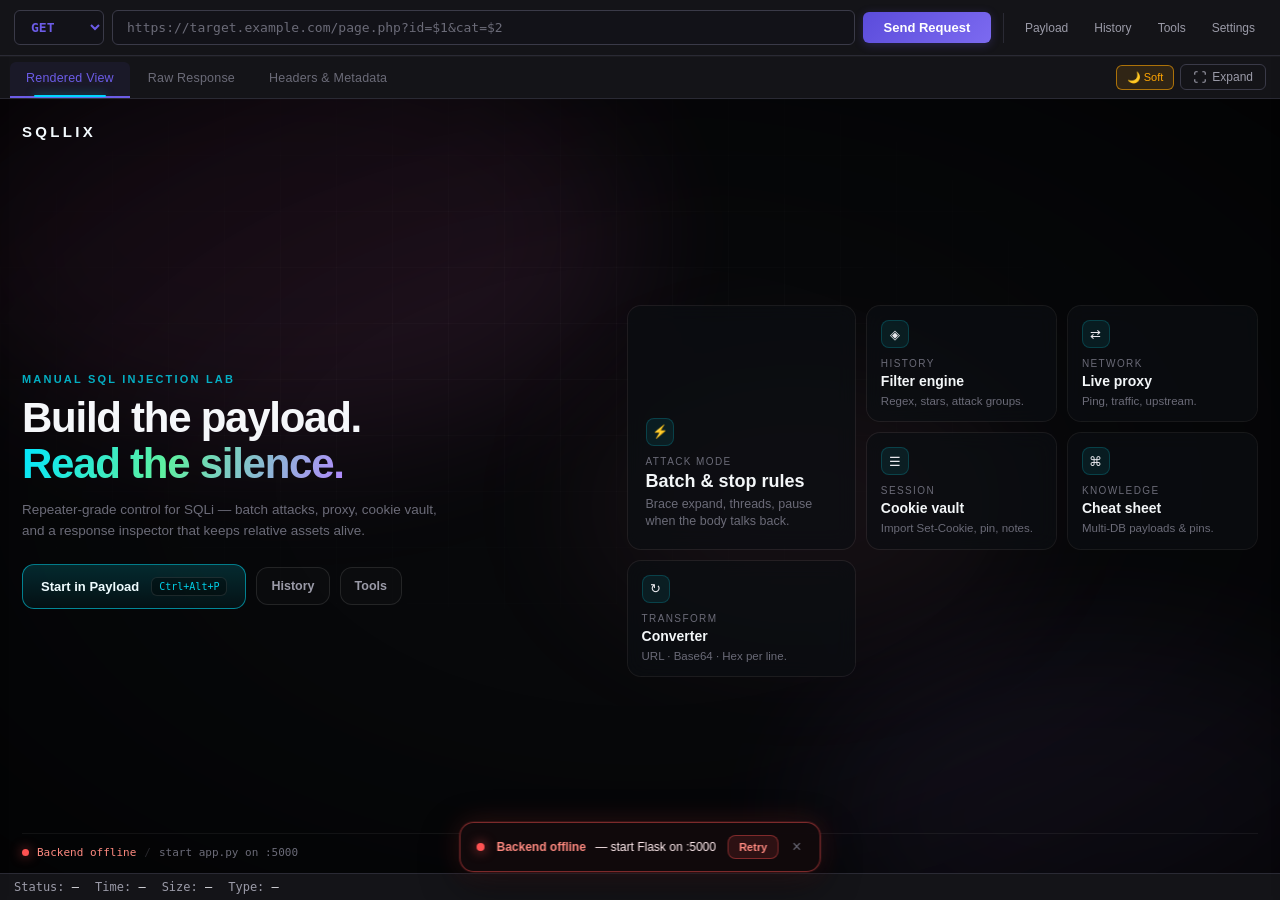
==== static/index.html @ 79fbf07c "Edits" ====
<!DOCTYPE html>
<html lang="fa" dir="ltr">
<head>
  <meta charset="UTF-8" />
  <meta name="viewport" content="width=device-width, initial-scale=1.0" />
  <title>SQLlix — Manual SQL Injection Lab</title>
  <link rel="stylesheet" href="css/styles.css" />

</head>
<body>

  <!-- ===== TOP BAR ===== -->
  <header class="top-bar">
    <div class="top-bar-row">
      <select id="methodSelect" class="method-select" aria-label="HTTP Method">
        <option value="GET">GET</option>
        <option value="POST">POST</option>
        <option value="PUT">PUT</option>
        <option value="PATCH">PATCH</option>
      </select>
      <div class="url-input-wrap">
        <input type="text" id="urlInput" class="url-input"
          placeholder="https://target.example.com/page.php?id=$1&cat=$2"
          spellcheck="false" autocomplete="off" />
        <div id="urlSuggest" class="url-suggest hidden" role="listbox" aria-label="URL history"></div>
        <div id="urlProgressBar" class="url-progress-bar"></div>
        <div id="urlPreviewTip" class="url-preview-tip">
          <div class="tip-label">Will send</div>
          <div id="urlPreviewText"></div>
        </div>
      </div>
      <button id="sendBtn" class="btn btn-primary" title="Send Request (Ctrl+Enter)">
        <span class="btn-text">Send Request</span>
        <span class="spinner"></span>
      </button>
      <button id="pauseBtn" class="btn btn-sm attack-ctrl-btn hidden" title="Pause attack">Pause</button>
      <button id="stopBtn" class="btn btn-sm attack-ctrl-btn hidden" title="Stop attack">Stop</button>
      <span id="attackProgressLabel" class="attack-progress-label hidden"></span>

      <div class="top-bar-tools">
        <button type="button" class="nav-tool" id="navPayloadBtn" data-panel="payload" title="Payload Workbench">
          Payload
        </button>
        <button type="button" class="nav-tool" id="navHistoryBtn" data-panel="history" title="Request History">
          History <span class="nav-badge hidden" id="historyBadge">0</span>
        </button>
        <button type="button" class="nav-tool" id="navToolsBtn" data-panel="tools" title="Tools">
          Tools
        </button>
        <button type="button" class="nav-tool" id="navSettingsBtn" data-panel="settings" title="Settings">
          Settings
        </button>
      </div>
      <!-- kept for JS compatibility; opens Settings → Headers -->
      <button id="toggleHeadersBtn" class="hidden" aria-hidden="true" tabindex="-1">Headers</button>
    </div>
  </header>

  <!-- Backdrop for virtual panels -->
  <div class="vpanel-backdrop" id="vpanelBackdrop"></div>
  <div class="backend-offline-float" id="backendOfflineFloat" hidden>
    <span class="bof-dot"></span>
    <span class="bof-text"><strong>Backend offline</strong> — start Flask on :5000</span>
    <button type="button" class="bof-retry" id="backendRetryBtn">Retry</button>
    <button type="button" class="bof-x" id="backendFloatDismiss" title="Hide for now">×</button>
  </div>

  <!-- ===== MAIN LAYOUT — Response only ===== -->
  <div class="main-layout">
    <div class="work-area">
      <div class="dashboard">
        <!-- Response Inspector (full width) -->
        <section class="response-panel" id="responsePanel">
          <div class="response-mini-label" id="responseMiniLabel" title="Expand response panel">Response ▸</div>
          <div class="response-tabs">
            <button class="tab-btn active" data-tab="rendered">Rendered View</button>
            <button class="tab-btn" data-tab="raw">Raw Response</button>
            <button class="tab-btn" data-tab="headers">Headers & Metadata</button>
            <div class="tab-actions">
              <button id="minimizeResponseBtn" class="btn-expand hidden" title="Minimize response panel">─</button>
              <button id="nightProtectBtn" class="night-protect-btn np-soft" title="Night Protect: click to cycle modes">🌙 Soft</button>
              <button id="expandBtn" class="btn-expand" title="Open current view in fullscreen popup">
                <svg width="14" height="14" viewBox="0 0 24 24" fill="none" stroke="currentColor" stroke-width="2">
                  <path d="M8 3H5a2 2 0 0 0-2 2v3m18 0V5a2 2 0 0 0-2-2h-3m0 18h3a2 2 0 0 0 2-2v-3M3 16v3a2 2 0 0 0 2 2h3"/>
                </svg>
                Expand
              </button>
            </div>
          </div>
          <!-- Endpoint Discovery Panel -->
          <div id="endpointPanel" class="endpoint-panel hidden">
            <div class="endpoint-panel-header" id="endpointPanelHeader">
              <span class="endpoint-title">📡 Discovered Endpoints <span id="endpointCount" class="endpoint-count">0</span></span>
              <div class="endpoint-header-actions">
                <button type="button" id="clearEndpointsBtn" class="btn btn-sm btn-ghost" title="Clear all">Clear</button>
                <button type="button" id="endpointMinBtn" class="atk-min-btn" title="Minimize">▾</button>
              </div>
            </div>
            <div class="endpoint-panel-body" id="endpointPanelBody">
              <div class="endpoint-empty" id="endpointEmpty">Recording… interact with the rendered page.</div>
              <div class="endpoint-list" id="endpointList"></div>
            </div>
          </div>
          <div id="tab-rendered" class="tab-content active">
            <div class="rendered-placeholder welcome-neon" id="renderedPlaceholder">
              <div class="w-bg" aria-hidden="true">
                <span class="w-aurora a1"></span>
                <span class="w-aurora a2"></span>
                <span class="w-aurora a3"></span>
                <span class="w-grid"></span>
                <span class="w-spot" id="wMinSpot"></span>
                <span class="w-vignette"></span>
              </div>

              <div class="w-stage" id="welcomeMin">
                <header class="w-top">
                  <div class="w-brand">
                    <button type="button" class="w-logo" id="wLogo" aria-label="SQLlix">
                      <span class="w-logo-a">SQLlix</span>
                      <span class="w-logo-b">powered by <em>Edis</em></span>
                    </button>
                  </div>
                </header>

                <div class="w-hero">
                  <div class="w-hero-copy">
                    <p class="w-eyebrow">Manual SQL injection lab</p>
                    <h2 class="w-title">
                      Build the payload.<br>
                      <span>Read the silence.</span>
                    </h2>
                    <p class="w-desc">
                      Repeater-grade control for SQLi — batch attacks, proxy, cookie vault,
                      and a response inspector that keeps relative assets alive.
                    </p>
                    <div class="w-cta-row">
                      <button type="button" class="w-btn-primary" data-open="payload">
                        <span class="w-btn-shine"></span>
                        Start in Payload
                        <kbd>Ctrl+Alt+P</kbd>
                      </button>
                      <button type="button" class="w-btn-secondary" data-open="history">History</button>
                      <button type="button" class="w-btn-secondary" data-open="tools">Tools</button>
                    </div>
                  </div>

                  <div class="w-bento">
                    <button type="button" class="w-card w-card-lg" data-open="payload">
                      <span class="w-card-ico">⚡</span>
                      <span class="w-card-label">Attack mode</span>
                      <strong>Batch &amp; stop rules</strong>
                      <p>Brace expand, threads, pause when the body talks back.</p>
                    </button>
                    <button type="button" class="w-card" data-open="history">
                      <span class="w-card-ico">◈</span>
                      <span class="w-card-label">History</span>
                      <strong>Filter engine</strong>
                      <p>Regex, stars, attack groups.</p>
                    </button>
                    <button type="button" class="w-card" data-open="tools">
                      <span class="w-card-ico">⇄</span>
                      <span class="w-card-label">Network</span>
                      <strong>Live proxy</strong>
                      <p>Ping, traffic, upstream.</p>
                    </button>
                    <button type="button" class="w-card" data-open="settings">
                      <span class="w-card-ico">☰</span>
                      <span class="w-card-label">Session</span>
                      <strong>Cookie vault</strong>
                      <p>Import Set-Cookie, pin, notes.</p>
                    </button>
                    <button type="button" class="w-card" data-open="tools">
                      <span class="w-card-ico">⌘</span>
                      <span class="w-card-label">Knowledge</span>
                      <strong>Cheat sheet</strong>
                      <p>Multi-DB payloads &amp; pins.</p>
                    </button>
                    <button type="button" class="w-card" data-open="payload">
                      <span class="w-card-ico">↻</span>
                      <span class="w-card-label">Transform</span>
                      <strong>Converter</strong>
                      <p>URL · Base64 · Hex per line.</p>
                    </button>
                  </div>
                </div>

                <footer class="w-bottom" id="wBackendStatus">
                  <span class="w-pulse" id="wBackendDot"></span>
                  <span id="wBackendLabel">Checking backend…</span>
                  <span class="w-sep">/</span>
                  <span id="wBackendDetail">ping /api/health</span>
                </footer>
              </div>
            </div>
            <iframe id="rendered-frame" class="hidden" sandbox="allow-same-origin allow-scripts allow-forms allow-popups allow-modals allow-pointer-lock allow-downloads"></iframe>
          </div>
          <div id="tab-raw" class="tab-content">
            <pre class="raw-response" id="rawResponse">No response data.</pre>
          </div>
          <div id="tab-headers" class="tab-content">
            <div class="meta-table-wrap" id="metaTableWrap">
              <div class="meta-empty">No metadata available.</div>
            </div>
          </div>
          <div class="response-statusbar" id="responseStatusbar">
            <span>Status: <strong id="sbStatus">—</strong></span>
            <span>Time: <strong id="sbTime">—</strong></span>
            <span>Size: <strong id="sbSize">—</strong></span>
            <span>Type: <strong id="sbType">—</strong></span>
            <div class="pin-tray" id="pinTray" title="Pinned panels — click to show/hide · Alt+I shelf all"></div>
          </div>
        </section>
      </div>
    </div>
  </div>

  <!-- ===== VIRTUAL PANEL: Payload (floating center / pinnable) ===== -->
  <div class="vpanel float-center" id="payloadWorkbench" data-panel="payload">
    <div class="resize-grip n" data-resize="n"></div>
    <div class="resize-grip s" data-resize="s"></div>
    <div class="resize-grip e" data-resize="e"></div>
    <div class="resize-grip w" data-resize="w"></div>
    <div class="resize-grip ne" data-resize="ne"></div>
    <div class="resize-grip nw" data-resize="nw"></div>
    <div class="resize-grip se" data-resize="se"></div>
    <div class="resize-grip sw" data-resize="sw"></div>
    <div class="vpanel-header" id="payloadDragHandle">
      <h2>Payload Workbench</h2>
      <div class="vpanel-header-actions">
        <div class="payload-tools-wrap" id="payloadToolsWrap">
          <button type="button" class="pin-btn payload-tools-btn" id="payloadToolsBtn" title="Tools — hover to open" aria-expanded="false" aria-haspopup="menu">
            Tools <span class="payload-tools-caret">▾</span>
          </button>
          <div class="payload-tools-menu" id="payloadToolsMenu" role="menu" hidden>
            <button type="button" class="payload-tools-item" id="payloadHeadersBtn" role="menuitem" title="Request headers">
              <span class="pti-ico">☰</span><span class="pti-label">Headers</span>
            </button>
            <button type="button" class="payload-tools-item" id="payloadLibraryBtn" role="menuitem" title="Saved payloads">
              <span class="pti-ico">◈</span><span class="pti-label">Saved library</span>
            </button>
            <button type="button" class="payload-tools-item" id="charTableBadge" role="menuitem" title="Character table">
              <span class="pti-ico">⊞</span><span class="pti-label">Char tables</span>
            </button>
            <button type="button" class="payload-tools-item" id="converterBtn" role="menuitem" title="Encoder / decoder">
              <span class="pti-ico">⇄</span><span class="pti-label">Converter</span>
            </button>
          </div>
        </div>
        <button type="button" class="pin-btn" id="payloadPopoutBtn" title="Open Payload in a new browser tab">↗</button>
        <button type="button" class="pin-btn" id="payloadPinBtn" title="Pin panel — keep open while working">Pin</button>
        <button type="button" class="vpanel-close" data-close-panel title="Close">×</button>
      </div>
    </div>
    <div class="vpanel-body" style="padding:12px 14px;">
      <div class="payload-input-wrap">
        <textarea id="payloadInput" class="payload-textarea"
          placeholder="' OR '1'='1' -- -&#10;order by {1..10}&#10;UNION SELECT {1,2,3,4,5}" spellcheck="false"
          title="Each line maps to $1, $2, $3... · Use {1..10} or {1,2,3} for batch attack"
          style="min-height:88px;max-height:180px;"></textarea>
        <button type="button" class="payload-save-btn" id="payloadSaveBtn" title="Save payload to library">Save</button>
        <div id="autocompleteBox" class="autocomplete-box hidden"></div>
      </div>
      <div id="attackConfigPanel" class="attack-config-panel hidden">
        <div class="attack-config-header" id="attackConfigHeader" title="Click to minimize / expand">
          <span class="attack-badge">⚡ SQLi ATK Mode</span>
          <div style="display:flex;align-items:center;gap:8px;">
            <span id="attackExpandCount" class="attack-expand-count">0 payloads</span>
            <button type="button" class="atk-min-btn" id="atkMinBtn" title="Minimize">▾</button>
          </div>
        </div>
        <div class="attack-config-grid">
          <label class="attack-field">
            <span>Threads</span>
            <input type="number" id="atkThreads" min="1" max="50" value="3" />
          </label>
          <label class="attack-field">
            <span>Delay (ms)</span>
            <input type="number" id="atkDelay" min="0" max="60000" value="200" step="50" />
          </label>
          <label class="attack-field">
            <span>Timeout (s)</span>
            <input type="number" id="atkTimeout" min="1" max="120" value="15" />
          </label>
          <label class="attack-field">
            <span>On match</span>
            <select id="atkMatchAction">
              <option value="pause" selected>Pause</option>
              <option value="stop">Stop</option>
            </select>
          </label>
          <label class="attack-field">
            <span>Match ×</span>
            <input type="number" id="atkMatchTimes" min="1" max="100" value="1" title="How many times condition must match" />
          </label>
        </div>
        <div class="atk-stop-bar">
          <button type="button" class="btn btn-sm" id="atkStopOpenBtn" style="border-color:rgba(255,217,61,0.45);color:#ffd93d;">⚙ Stop conditions</button>
          <span class="atk-stop-summary" id="atkStopSummary">No conditions · never auto-pause</span>
        </div>
        <!-- Stop conditions overlay (history-filter style) -->
        <div class="atk-stop-overlay" id="atkStopOverlay">
          <div class="atk-stop-overlay-head">
            <strong>Stop / Pause conditions</strong>
            <button type="button" class="btn btn-sm btn-ghost" id="atkStopClose">✕</button>
          </div>
          <div class="atk-stop-overlay-body">
            <p class="atk-stop-hint">All enabled checks are <b>AND</b>. Regex fields support <code>!pattern</code> to invert (must NOT match). Pure regex alternative: <code>^(?!.*word).*$</code></p>
            <div class="atk-stop-grid">
              <label class="atk-stop-row"><input type="checkbox" id="atkCond2xx" /> Status 2xx</label>
              <label class="atk-stop-row"><input type="checkbox" id="atkCond3xx" /> Status 3xx</label>
              <label class="atk-stop-row"><input type="checkbox" id="atkCond4xx" /> Status 4xx</label>
              <label class="atk-stop-row"><input type="checkbox" id="atkCond5xx" /> Status 5xx</label>
              <label class="atk-stop-row"><input type="checkbox" id="atkCond0" /> Network error (0)</label>
              <label class="atk-stop-row"><input type="checkbox" id="atkCondSql" /> SQL error signatures</label>
              <label class="atk-stop-row atk-stop-wide">
                <input type="checkbox" id="atkCondStatus" /> Status codes
                <input type="text" id="atkCondStatusVal" class="atk-stop-input" placeholder="200,500 or 200-299" />
              </label>
              <label class="atk-stop-row atk-stop-wide">
                <input type="checkbox" id="atkCondBody" /> Body regex
                <input type="text" id="atkCondBodyVal" class="atk-stop-input" placeholder="mysql|syntax  or  !welcome" title="Prefix ! to invert" />
              </label>
              <label class="atk-stop-row atk-stop-wide">
                <input type="checkbox" id="atkCondUrl" /> URL regex
                <input type="text" id="atkCondUrlVal" class="atk-stop-input" placeholder="id=  or  !logout" title="Prefix ! to invert" />
              </label>
              <label class="atk-stop-row atk-stop-wide">
                <input type="checkbox" id="atkCondTime" /> Time ≥ ms
                <input type="number" id="atkCondTimeVal" class="atk-stop-input" min="0" placeholder="5000" />
              </label>
              <label class="atk-stop-row atk-stop-wide">
                <input type="checkbox" id="atkCondSize" /> Body size
                <select id="atkCondSizeOp" class="atk-stop-input" style="flex:0;min-width:70px;">
                  <option value="gt">≥</option>
                  <option value="lt">≤</option>
                  <option value="eq">=</option>
                </select>
                <input type="number" id="atkCondSizeVal" class="atk-stop-input" min="0" placeholder="bytes" />
              </label>
              <label class="atk-stop-row atk-stop-wide">
                <input type="checkbox" id="atkCondSizeDiff" /> Body size Δ vs first ≥
                <input type="number" id="atkCondSizeDiffVal" class="atk-stop-input" min="0" placeholder="50" value="50" />
              </label>
            </div>
          </div>
          <div class="atk-stop-overlay-foot">
            <button type="button" class="btn btn-sm btn-ghost" id="atkStopClear">Clear all</button>
            <button type="button" class="btn btn-sm btn-primary" id="atkStopDone">Done</button>
          </div>
        </div>
        <div id="attackPreview" class="attack-preview"></div>
      </div>
      <div class="payload-label-row" style="display:flex;align-items:center;gap:8px;flex-wrap:wrap;margin:4px 0 6px;">
        <span class="payload-label" style="margin:0;">Payload lines</span>
        <div class="char-table-wrap" id="charTableWrap" hidden aria-hidden="true"></div>
      </div>
      <div class="char-table-panel hidden" id="charTablePanel">
        <div class="char-table-head">
          <strong>Char table</strong>
          <input type="search" id="charTableSearch" class="char-table-search" placeholder="Search char / code…" spellcheck="false" />
          <button type="button" class="btn btn-sm btn-ghost" id="charTableClose">✕</button>
        </div>
        <div class="char-table-grid" id="charTableGrid"></div>
        <div class="char-copy-pop hidden" id="charCopyPop">
          <div class="char-copy-pop-head">
            <span id="charCopyPopTitle">Copy</span>
            <button type="button" class="btn btn-sm btn-ghost" id="charCopyPopClose">✕</button>
          </div>
          <div class="char-copy-pop-actions" id="charCopyPopActions"></div>
        </div>
      </div>
      <div class="payload-actions">
        <button id="urlEncodeBtn" class="btn btn-sm" title="URL Encode (selection or each line)">URL Encode</button>
        <button id="urlDecodeBtn" class="btn btn-sm" title="URL Decode (selection or each line)">URL Decode</button>
        <button type="button" id="converterBtnEmbed" class="btn btn-sm payload-embed-tool" title="Open converter" style="border-color:var(--accent-cyan);color:var(--accent-cyan);">Converter</button>
        <button type="button" id="payloadLibraryBtnEmbed" class="btn btn-sm payload-embed-tool" title="Saved payloads">Saved</button>
        <button type="button" id="charTableBtnEmbed" class="btn btn-sm payload-embed-tool" title="Character table">Tables</button>
        <button id="clearPayloadBtn" class="btn btn-sm btn-ghost">Clear</button>
        <button id="injectBtn" class="btn btn-sm" style="margin-left:auto; border-color:var(--accent); color:var(--accent);">
          Inject into Target
        </button>
      </div>
      <div id="postBodySection" class="post-body-section" style="display:none; margin-top:12px;">
        <div class="payload-label" style="margin-bottom:6px; display:flex; align-items:center; gap:8px; flex-wrap:wrap;">
          <span>Request Body (POST / PUT)</span>
          <div class="body-ct-wrap hidden" id="bodyCtWrap">
            <button type="button" class="body-ct-badge" id="bodyCtBadge" title="Click to change Content-Type">—</button>
            <div class="body-ct-menu hidden" id="bodyCtMenu" role="menu">
              <button type="button" data-ct="auto">Auto (detect)</button>
              <button type="button" data-ct="application/json">JSON</button>
              <button type="button" data-ct="application/x-www-form-urlencoded">Form URL-encoded</button>
              <button type="button" data-ct="text/plain">Text</button>
              <button type="button" data-ct="text/xml">XML</button>
              <button type="button" data-ct="application/xml">application/xml</button>
              <button type="button" data-ct="multipart/form-data">multipart/form-data</button>
              <button type="button" data-ct="custom">Custom…</button>
            </div>
            <input type="text" id="bodyCtCustom" class="body-ct-custom hidden" placeholder="custom/type" spellcheck="false" />
          </div>
        </div>
        <div class="body-input-wrap" style="position:relative;">
          <textarea id="postBodyInput" class="payload-textarea"
            placeholder="username=admin&password=$1&#10;or raw JSON: {&quot;id&quot;:&quot;$1&quot;}"
            spellcheck="false"
            style="min-height:72px;"
            title="Use $1, $2… placeholders — replaced by Payload Workbench lines."></textarea>
          <div id="bodyPreviewTip" class="url-preview-tip body-preview-tip">
            <div class="tip-label">Will send (body)</div>
            <div id="bodyPreviewText"></div>
          </div>
        </div>
        <div class="payload-actions" style="margin-top:6px;">
          <button id="insertMarkerBodyBtn" class="btn btn-sm" title="Insert $1 marker at cursor">Insert $1</button>
          <button id="injectIntoBodyBtn" class="btn btn-sm" style="border-color:var(--accent-cyan); color:var(--accent-cyan);">
            Inject Payload into Body
          </button>
          <button id="clearBodyBtn" class="btn btn-sm btn-ghost">Clear Body</button>
        </div>
      </div>
    </div>
  </div>

  <!-- ===== VIRTUAL PANEL: History (left drawer / pinnable float) ===== -->
  <div class="vpanel drawer-left" id="historyPanel" data-panel="history">
    <div class="resize-grip n" data-resize="n"></div>
    <div class="resize-grip s" data-resize="s"></div>
    <div class="resize-grip e" data-resize="e"></div>
    <div class="resize-grip w" data-resize="w"></div>
    <div class="resize-grip ne" data-resize="ne"></div>
    <div class="resize-grip nw" data-resize="nw"></div>
    <div class="resize-grip se" data-resize="se"></div>
    <div class="resize-grip sw" data-resize="sw"></div>
    <div class="vpanel-header" id="historyDragHandle">
      <h2>Request History</h2>
      <div class="vpanel-header-actions">
        <button type="button" class="pin-btn" id="historyPopoutBtn" title="Open History in a new browser tab">↗</button>
        <button type="button" class="pin-btn" id="historyPinBtn" title="Pin panel — detach & resize">Pin</button>
        <button id="focusHistoryBtn" class="btn btn-sm btn-ghost hidden" title="Focus history">⛶</button>
        <button id="clearHistoryBtn" class="btn btn-sm btn-ghost" title="Clear unpinned history">Clear</button>
        <button type="button" class="vpanel-close" data-close-panel title="Close">×</button>
      </div>
    </div>
    <div class="vpanel-body panel-body" style="position:relative;">
      <div class="history-filters">
        <div class="history-filter-row">
          <input type="text" id="historySearch" class="history-search" placeholder="Search URL, payload, name…" spellcheck="false" />
        </div>
        <div class="history-filter-row hf-chip-row" id="hfChipRow">
          <!-- chips rendered by JS -->
        </div>
        <div class="history-filter-row" style="justify-content:space-between;">
          <span class="hf-match-count" id="hfMatchCount"></span>
          <button type="button" class="btn btn-sm hf-adv-btn" id="hfAdvBtn" title="Advanced filters">⚙ Advanced</button>
        </div>
        <!-- Hidden select kept for batch filter compatibility -->
        <select id="historyStatusFilter" class="hidden" aria-hidden="true" tabindex="-1">
          <option value="all">All</option>
          <option value="starred">Starred</option>
          <option value="batch">All Attacks</option>
          <option value="single">Single only</option>
          <option value="2xx">2xx</option>
          <option value="3xx">3xx</option>
          <option value="4xx">4xx</option>
          <option value="5xx">5xx</option>
          <option value="0">ERR</option>
        </select>
      </div>
      <div class="history-sort-bar" id="historySortBar">
        <span class="sort-label">Sort</span>
        <button class="sort-btn active" data-key="time" data-dir="desc" title="Click to toggle">Time ↓</button>
        <button class="sort-btn" data-key="order" data-dir="asc" title="Attack order {1..N}">Order ↑</button>
        <button class="sort-btn" data-key="status" data-dir="desc" title="Click to toggle">Status ↓</button>
        <button class="sort-btn" data-key="size" data-dir="desc" title="Click to toggle">Size ↓</button>
        <button class="sort-btn" data-key="rtt" data-dir="desc" title="Click to toggle">RTT ↓</button>
        <button class="sort-btn" data-key="redir" data-dir="desc" title="Redirects first">Redirect</button>
      </div>
      <div id="attackSourceBar" class="attack-source-bar hidden">
        <button id="restoreAttackBtn" class="btn btn-sm restore-atk-btn" title="Restore URL, payloads and attack settings for this batch">
          ↩ Restore Attack Source
        </button>
        <span id="attackSourceHint" class="attack-source-hint"></span>
      </div>
      <div class="history-list" id="historyList">
        <div class="history-empty">No requests yet.<br>Send a request to begin.</div>
      </div>
      <!-- Attack multi-select picker -->
      <div class="atk-picker-overlay" id="atkPickerOverlay">
        <div class="atk-picker-header">
          <strong>Select attacks</strong>
          <button type="button" class="btn btn-sm btn-ghost" id="atkPickerSelectAll">All</button>
          <button type="button" class="btn btn-sm btn-ghost" id="atkPickerSelectNone">None</button>
          <button type="button" class="btn btn-sm" id="atkPickerClose" style="margin-left:auto;">✕</button>
        </div>
        <div class="atk-picker-list" id="atkPickerList"></div>
        <div class="atk-picker-footer">
          <button type="button" class="btn btn-sm btn-ghost" id="atkPickerDeleteSelected" title="Delete checked attacks" style="color:var(--danger);margin-right:auto;">Delete selected</button>
          <button type="button" class="btn btn-sm btn-ghost" id="atkPickerCancel">Cancel</button>
          <button type="button" class="btn btn-sm btn-primary" id="atkPickerApply">Show selected</button>
        </div>
      </div>
    </div>
  </div>

  <!-- ===== VIRTUAL PANEL: Tools picker (right drawer — list only) ===== -->
  <div class="vpanel drawer-right tools-panel" id="toolsPanel" data-panel="tools">
    <div class="vpanel-header" id="toolsDragHandle">
      <h2>Tools</h2>
      <div class="vpanel-header-actions">
        <button type="button" class="pin-btn" id="toolsPinBtn" title="Pin panel">Pin</button>
        <button type="button" class="vpanel-close" data-close-panel title="Close">×</button>
      </div>
    </div>
    <div class="vpanel-body panel-body">
      <div class="history-filters">
        <div class="history-filter-row">
          <input type="text" id="toolsSearch" class="history-search" placeholder="Search tools…" spellcheck="false" />
        </div>
        <div class="history-filter-row hf-chip-row" id="toolsChipRow">
          <button type="button" class="hf-chip chip-all active" data-tools-filter="all">All</button>
          <button type="button" class="hf-chip chip-rule" data-tools-filter="recon">Recon</button>
          <button type="button" class="hf-chip chip-rule" data-tools-filter="network">Network</button>
        </div>
      </div>
      <div class="tools-list" id="toolsPickerList">
        <button type="button" class="tools-list-item" data-open-tool="cheatsheet" data-tools-cat="recon">
          <div class="tools-list-top">
            <span class="tools-list-badge badge-recon">Recon</span>
            <strong>Cheat Sheet</strong>
          </div>
          <div class="tools-list-desc">Multi-DB functions, payloads, pin favorites</div>
          <div class="tools-list-meta"><span>Open →</span></div>
        </button>
        <button type="button" class="tools-list-item" data-open-tool="proxy" data-tools-cat="network">
          <div class="tools-list-top">
            <span class="tools-list-badge badge-net">Network</span>
            <strong>Proxy</strong>
          </div>
          <div class="tools-list-desc">Upstream proxy, traffic stats, live ping</div>
          <div class="tools-list-meta"><span>Open →</span></div>
        </button>
      </div>
    </div>
  </div>

  <!-- ===== TOOL: Cheat Sheet (center float — pin / resize) ===== -->
  <div class="vpanel float-center tool-float" id="cheatSheetPanel" data-panel="cheatsheet">
    <div class="resize-grip n" data-resize="n"></div>
    <div class="resize-grip s" data-resize="s"></div>
    <div class="resize-grip e" data-resize="e"></div>
    <div class="resize-grip w" data-resize="w"></div>
    <div class="resize-grip ne" data-resize="ne"></div>
    <div class="resize-grip nw" data-resize="nw"></div>
    <div class="resize-grip se" data-resize="se"></div>
    <div class="resize-grip sw" data-resize="sw"></div>
    <div class="vpanel-header" id="cheatDragHandle">
      <h2>Cheat Sheet</h2>
      <div class="vpanel-header-actions">
        <button type="button" class="pin-btn" id="cheatPinBtn" title="Pin panel">Pin</button>
        <button type="button" class="vpanel-close" data-close-panel title="Close">×</button>
      </div>
    </div>
    <div class="vpanel-body">
      <div class="cheat-sheet-body" id="cheatSheetBody"></div>
    </div>
  </div>

  <!-- ===== TOOL: Proxy (center float — pin / resize) ===== -->
  <div class="vpanel float-center tool-float" id="proxyPanel" data-panel="proxy">
    <div class="resize-grip n" data-resize="n"></div>
    <div class="resize-grip s" data-resize="s"></div>
    <div class="resize-grip e" data-resize="e"></div>
    <div class="resize-grip w" data-resize="w"></div>
    <div class="resize-grip ne" data-resize="ne"></div>
    <div class="resize-grip nw" data-resize="nw"></div>
    <div class="resize-grip se" data-resize="se"></div>
    <div class="resize-grip sw" data-resize="sw"></div>
    <div class="vpanel-header" id="proxyDragHandle">
      <h2>Proxy</h2>
      <div class="vpanel-header-actions">
        <button type="button" class="pin-btn" id="proxyPinBtn" title="Pin panel">Pin</button>
        <button type="button" class="vpanel-close" data-close-panel title="Close">×</button>
      </div>
    </div>
    <div class="vpanel-body" style="padding:12px 14px;">
      <div class="proxy-toolbar">
        <div class="proxy-active-row">
          <span class="proxy-label">Active</span>
          <span class="proxy-status-dot" id="proxyStatusDot" title="Ping status"></span>
          <span class="proxy-active-name" id="proxyActiveLabel">Direct (no proxy)</span>
          <span class="proxy-ping-ms" id="proxyPingMs"></span>
        </div>
        <div class="proxy-stats-row" id="proxyStatsRow">
          <span class="proxy-stat" title="Bytes sent through active proxy">↑ <b id="proxyBytesOut">0 B</b></span>
          <span class="proxy-stat" title="Bytes received through active proxy">↓ <b id="proxyBytesIn">0 B</b></span>
          <button type="button" class="btn btn-sm btn-ghost" id="proxyPingNowBtn" title="Ping active proxy">Ping</button>
        </div>
      </div>
      <div class="proxy-add-form">
        <input type="text" id="proxyUrlInput" class="proxy-input" placeholder="http://127.0.0.1:8080" spellcheck="false" />
        <button type="button" class="btn btn-sm btn-primary" id="proxyAddBtn">Add</button>
      </div>
      <div class="proxy-hint">HTTP/HTTPS proxies (Burp, ZAP, …). Format: <code>http://host:port</code> or with auth <code>http://user:pass@host:port</code></div>
      <div class="proxy-list" id="proxyList"></div>
    </div>
  </div>

  <!-- ===== VIRTUAL PANEL: Settings ===== -->
  
  <!-- ===== Saved Payloads (independent float — pin / resize) ===== -->
  
  <!-- ===== Converter (independent float — pin / resize) ===== -->
  <div class="vpanel float-center tool-float" id="converterPanel" data-panel="converter">
    <div class="resize-grip n" data-resize="n"></div>
    <div class="resize-grip s" data-resize="s"></div>
    <div class="resize-grip e" data-resize="e"></div>
    <div class="resize-grip w" data-resize="w"></div>
    <div class="resize-grip ne" data-resize="ne"></div>
    <div class="resize-grip nw" data-resize="nw"></div>
    <div class="resize-grip se" data-resize="se"></div>
    <div class="resize-grip sw" data-resize="sw"></div>
    <div class="vpanel-header" id="converterDragHandle">
      <h2>Converter</h2>
      <div class="vpanel-header-actions">
        <button type="button" class="pin-btn" id="converterPinBtn" title="Pin panel">Pin</button>
        <button type="button" class="vpanel-close" data-close-panel title="Close">×</button>
      </div>
    </div>
    <div class="vpanel-body" style="padding:12px;display:flex;flex-direction:column;gap:10px;min-height:0;overflow:hidden;">
      <p class="converter-hint" style="margin:0;">Select text in Input → only that part converts · each line separate</p>
      <div class="converter-toolbar">
        <div class="converter-modes" id="converterModes">
          <button type="button" class="conv-mode active" data-codec="url">URL</button>
          <button type="button" class="conv-mode" data-codec="b64">Base64</button>
          <button type="button" class="conv-mode" data-codec="hex">Hex</button>
          <button type="button" class="conv-mode" data-codec="html">HTML</button>
          <button type="button" class="conv-mode" data-codec="unicode">Unicode</button>
          <button type="button" class="conv-mode" data-codec="ascii">ASCII</button>
          <button type="button" class="conv-mode" data-codec="rot13">ROT13</button>
          <button type="button" class="conv-mode" data-codec="reverse">Reverse</button>
        </div>
        <div class="converter-dir">
          <button type="button" class="btn btn-sm btn-primary" id="converterEncode">Encode</button>
          <button type="button" class="btn btn-sm" id="converterDecode">Decode</button>
        </div>
      </div>
      <div class="converter-io" style="flex:1;min-height:0;">
        <div class="converter-col">
          <label class="converter-label">Input <small>selection = target</small></label>
          <textarea id="converterInput" class="converter-ta" spellcheck="false" placeholder="Paste or load from Payload…"></textarea>
        </div>
        <div class="converter-col">
          <label class="converter-label">Output</label>
          <textarea id="converterOutput" class="converter-ta" spellcheck="false" placeholder="Result…"></textarea>
        </div>
      </div>
      <div class="converter-actions">
        <button type="button" class="btn btn-sm btn-ghost" id="converterFromPayload" title="Load selection or full payload">← From Payload</button>
        <button type="button" class="btn btn-sm btn-ghost" id="converterSwap" title="Swap in ↔ out">⇅ Swap</button>
        <button type="button" class="btn btn-sm" id="converterToPayload" title="Replace selection in Payload">→ To Payload</button>
        <button type="button" class="btn btn-sm" id="converterAsLine" title="Append as new payload line(s)">+ As new line</button>
        <button type="button" class="btn btn-sm btn-ghost" id="converterCopy">Copy</button>
      </div>
    </div>
  </div>

<div class="vpanel float-center tool-float" id="payloadLibPanel" data-panel="payload-lib">
    <div class="resize-grip n" data-resize="n"></div>
    <div class="resize-grip s" data-resize="s"></div>
    <div class="resize-grip e" data-resize="e"></div>
    <div class="resize-grip w" data-resize="w"></div>
    <div class="resize-grip ne" data-resize="ne"></div>
    <div class="resize-grip nw" data-resize="nw"></div>
    <div class="resize-grip se" data-resize="se"></div>
    <div class="resize-grip sw" data-resize="sw"></div>
    <div class="vpanel-header" id="payloadLibDragHandle">
      <h2>Saved Payloads</h2>
      <div class="vpanel-header-actions">
        <button type="button" class="pin-btn" id="payloadLibPinBtn" title="Pin panel">Pin</button>
        <button type="button" class="vpanel-close" data-close-panel title="Close">×</button>
      </div>
    </div>
    <div class="vpanel-body panel-body" style="padding:0;display:flex;flex-direction:column;min-height:0;">
      <div class="payload-lib-toolbar">
        <input type="search" id="payloadLibSearch" class="payload-lib-search" placeholder="Search saved payloads…" spellcheck="false" />
      </div>
      <div class="payload-lib-body" id="payloadLibBody">
        <div class="payload-lib-empty">No saved payloads yet. Write a payload and hit Save.</div>
      </div>
    </div>
  </div>

<div class="vpanel settings-modal" id="settingsPanel" data-panel="settings">
    <div class="resize-grip n" data-resize="n"></div>
    <div class="resize-grip s" data-resize="s"></div>
    <div class="resize-grip e" data-resize="e"></div>
    <div class="resize-grip w" data-resize="w"></div>
    <div class="resize-grip ne" data-resize="ne"></div>
    <div class="resize-grip nw" data-resize="nw"></div>
    <div class="resize-grip se" data-resize="se"></div>
    <div class="resize-grip sw" data-resize="sw"></div>
    <div class="vpanel-header" id="settingsDragHandle">
      <h2>Settings</h2>
      <div class="vpanel-header-actions">
        <button type="button" class="pin-btn" id="settingsPopoutBtn" title="Open Settings in a new browser tab">↗ New tab</button>
        <button type="button" class="pin-btn" id="settingsPinBtn" title="Pin panel">Pin</button>
        <button type="button" class="vpanel-close" data-close-panel title="Close">×</button>
      </div>
    </div>
    <div class="settings-tabs" id="settingsTabs">
      <button type="button" class="settings-tab active" data-stab="headers">Headers</button>
      <button type="button" class="settings-tab" data-stab="appearance">Appearance</button>
      <button type="button" class="settings-tab" data-stab="night">Night Protect</button>
      <button type="button" class="settings-tab" data-stab="shortcuts">Shortcuts</button>
      <button type="button" class="settings-tab" data-stab="general">General</button>
    </div>
    <div class="vpanel-body" style="position:relative;">
      <!-- Cookie manager overlay -->
      <div class="cookie-mgr-overlay" id="cookieMgrOverlay">
        <div class="cookie-mgr-header">
          <strong>Cookie manager</strong>
          <button type="button" class="btn btn-sm btn-ghost" id="cookieMgrAdd" title="Add cookie">+ Add</button>
          <button type="button" class="btn btn-sm" id="cookieMgrClose" style="margin-left:auto;">✕ Close</button>
        </div>
        <div class="cookie-mgr-body" id="cookieMgrBody"></div>
        <div class="cookie-mgr-footer">
          <button type="button" class="btn btn-sm btn-ghost" id="cookieMgrSelectAll">Enable all</button>
          <button type="button" class="btn btn-sm btn-ghost" id="cookieMgrSelectNone">Disable all</button>
          <button type="button" class="btn btn-sm btn-primary" id="cookieMgrSave">Save to Cookie header</button>
        </div>
      </div>
      <!-- Tab: Headers only -->
      <div class="settings-tab-panel active" id="stab-headers">
        <div class="settings-section">
          <h3>Request Headers</h3>
          <p style="font-size:11px;color:var(--text-muted);margin:-4px 0 10px;">Start typing a name or pick from suggestions. Pin survives refresh. Cookie header opens a manager.</p>
          <div id="headersPanel" class="headers-panel open" style="max-height:none;opacity:1;padding:0;border:none;background:transparent;">
            <div class="headers-list" id="headersList"></div>
            <div class="headers-actions">
              <button id="addHeaderBtn" class="btn btn-sm">+ Add Header</button>
              <button id="clearHeadersBtn" class="btn btn-sm btn-ghost">Clear All</button>
            </div>
          </div>
        </div>
      </div>

      <!-- Tab: Appearance -->
      <div class="settings-tab-panel" id="stab-appearance">
        <div class="settings-section">
          <h3>Theme</h3>
          <div class="appear-grid">
            <div class="appear-field">
              <span>Accent color</span>
              <input type="color" id="appearAccent" value="#6c5ce7" />
              <div class="appear-presets" id="appearPresets">
                <button type="button" class="appear-preset" data-color="#6c5ce7" style="background:#6c5ce7" title="Purple"></button>
                <button type="button" class="appear-preset" data-color="#00d4ff" style="background:#00d4ff" title="Cyan"></button>
                <button type="button" class="appear-preset" data-color="#2ed573" style="background:#2ed573" title="Green"></button>
                <button type="button" class="appear-preset" data-color="#ff6b6b" style="background:#ff6b6b" title="Red"></button>
                <button type="button" class="appear-preset" data-color="#ffa502" style="background:#ffa502" title="Orange"></button>
                <button type="button" class="appear-preset" data-color="#a29bfe" style="background:#a29bfe" title="Lavender"></button>
              </div>
            </div>
            <div class="appear-field">
              <span>Background</span>
              <select id="appearBg">
                <option value="default">Charcoal (default)</option>
                <option value="deeper">Deeper black</option>
                <option value="slate">Cool slate</option>
                <option value="navy">Midnight navy</option>
                <option value="olive">Dark olive</option>
              </select>
            </div>
            <div class="appear-field">
              <span>UI scale</span>
              <input type="range" id="appearScale" min="90" max="115" step="5" value="100" />
              <span id="appearScaleLabel" style="font-size:11px;color:var(--text-muted);">100%</span>
            </div>
            <div class="appear-field">
              <span>Density</span>
              <select id="appearDensity">
                <option value="comfortable">Comfortable</option>
                <option value="compact">Compact</option>
              </select>
            </div>
            <div class="appear-field">
              <span>Border radius</span>
              <select id="appearRadius">
                <option value="4">Sharp</option>
                <option value="6" selected>Default</option>
                <option value="10">Rounded</option>
                <option value="14">Soft</option>
              </select>
            </div>
            <div class="appear-field">
              <span>Mono font size</span>
              <select id="appearMonoSize">
                <option value="11">11px</option>
                <option value="12">12px</option>
                <option value="13" selected>13px</option>
                <option value="14">14px</option>
              </select>
            </div>
          </div>
          <div class="settings-row" style="margin-top:14px;">
            <div>
              <label style="font-size:12px;color:var(--text-secondary);">Saved in this browser (localStorage)</label>
            </div>
            <button type="button" class="btn btn-sm btn-ghost" id="appearResetBtn">Reset defaults</button>
          </div>
        </div>
      </div>

      <!-- Tab: Night Protect -->
      <div class="settings-tab-panel" id="stab-night">
        <div class="settings-section">
          <h3>Mode</h3>
          <div class="settings-row">
            <div>
              <label>Current mode</label>
              <div class="hint">Same as the button next to Expand</div>
            </div>
            <button id="nightProtectBtnSettings" class="night-protect-btn np-soft" title="Night Protect: click to cycle modes">🌙 Soft</button>
          </div>
          <div class="appear-field" style="margin-top:10px;">
            <span>Default mode on load</span>
            <select id="npDefaultMode">
              <option value="0">Off</option>
              <option value="1">Soft</option>
              <option value="2">Strict</option>
            </select>
          </div>
        </div>
        <div class="settings-section">
          <h3>Strict sensitivity</h3>
          <p style="font-size:11px;color:var(--text-muted);margin:-4px 0 12px;">Only applies in Strict mode. Changes are saved to localStorage.</p>
          <div class="appear-grid">
            <div class="appear-field">
              <span>Target colors</span>
              <select id="npColorTarget">
                <option value="white">Near-white only</option>
                <option value="bright">All bright colors</option>
              </select>
            </div>
            <div class="appear-field">
              <span>Brightness threshold <em id="npBrightLabel">78%</em></span>
              <input type="range" id="npBrightThresh" min="50" max="95" step="1" value="78" />
            </div>
            <div class="appear-field">
              <span>Dim strength (white) <em id="npDimWhiteLabel">70%</em></span>
              <input type="range" id="npDimWhite" min="20" max="95" step="5" value="70" />
            </div>
            <div class="appear-field">
              <span>Dim strength (other colors) <em id="npDimColorLabel">45%</em></span>
              <input type="range" id="npDimColor" min="10" max="85" step="5" value="45" />
            </div>
            <div class="appear-field">
              <span>Min width (px)</span>
              <input type="number" id="npMinW" min="40" max="400" step="10" value="120" style="background:var(--bg-input);border:1px solid var(--border);border-radius:var(--radius);color:var(--text-primary);padding:8px 10px;font-size:12px;" />
            </div>
            <div class="appear-field">
              <span>Min height (px)</span>
              <input type="number" id="npMinH" min="20" max="300" step="4" value="48" style="background:var(--bg-input);border:1px solid var(--border);border-radius:var(--radius);color:var(--text-primary);padding:8px 10px;font-size:12px;" />
            </div>
            <div class="appear-field">
              <span>Min area (px²)</span>
              <input type="number" id="npMinArea" min="2000" max="80000" step="1000" value="18000" style="background:var(--bg-input);border:1px solid var(--border);border-radius:var(--radius);color:var(--text-primary);padding:8px 10px;font-size:12px;" />
            </div>
            <div class="appear-field">
              <span>Fix text contrast</span>
              <select id="npFixText">
                <option value="1">Yes — keep text readable</option>
                <option value="0">No — only change backgrounds</option>
              </select>
            </div>
          </div>
          <div class="settings-row" style="margin-top:14px;">
            <label style="font-size:12px;color:var(--text-secondary);">Saved in this browser</label>
            <button type="button" class="btn btn-sm btn-ghost" id="npResetBtn">Reset Night Protect</button>
          </div>
        </div>
      </div>

      <!-- Tab: Shortcuts -->
      <div class="settings-tab-panel" id="stab-shortcuts">
        <div class="settings-section">
          <h3>Keyboard Shortcuts</h3>
          <p style="font-size:11px;color:var(--text-muted);margin:-4px 0 12px;">Click a shortcut, then press the new key combo. Esc cancels. Saved in this browser.</p>
          <div id="shortcutsList" class="shortcuts-list"></div>
          <div class="settings-row" style="margin-top:12px;">
            <button type="button" class="btn btn-sm btn-ghost" id="shortcutsResetBtn">Reset shortcuts</button>
          </div>
        </div>
      </div>

      <!-- Tab: General -->
      <div class="settings-tab-panel" id="stab-general">
        <div class="settings-section">
          <h3>General</h3>
          <div class="settings-row">
            <div>
              <label>Record Navigations</label>
              <div class="hint">Discover injectable query params from rendered page</div>
            </div>
            <button id="recordNavBtn" class="night-protect-btn" title="Record navigations">● Record</button>
          </div>
        </div>
      </div>
    </div>
  </div>

  <!-- Hidden stubs for legacy collapse/resize JS (no-ops via missing handles) -->
  <button id="collapseCheatBtn" class="hidden" aria-hidden="true"></button>
  <button id="collapseHistoryBtn" class="hidden" aria-hidden="true"></button>
  <button id="collapsePayloadBtn" class="hidden" aria-hidden="true"></button>
  <div id="cheatCollapsedLabel" class="hidden"></div>
  <div id="historyCollapsedLabel" class="hidden"></div>
  <div id="payloadHeader" class="hidden"></div>
  <div id="payloadSummary" class="hidden"></div>
  <div id="resizeCheat" class="hidden"></div>
  <div id="resizeHistory" class="hidden"></div>

  <!-- Attack name / note dialog -->
  <div class="vpanel dialog-modal" id="attackNameDialog" data-panel="attack-dialog">
    <div class="vpanel-header">
      <h2>Name this Attack</h2>
      <div class="vpanel-header-actions">
        <button type="button" class="vpanel-close" id="attackDialogCancelX" title="Cancel">×</button>
      </div>
    </div>
    <div class="dialog-fields">
      <label>
        Attack name
        <input type="text" id="attackNameInput" placeholder="e.g. UNION columns probe" maxlength="120" autocomplete="off" />
      </label>
      <label>
        Note <span style="font-weight:400;text-transform:none;letter-spacing:0;color:var(--text-muted)">(optional)</span>
        <textarea id="attackNoteInput" placeholder="What are you testing? target param, hypothesis…"></textarea>
      </label>
    </div>
    <div class="dialog-actions">
      <button type="button" class="btn btn-sm btn-ghost" id="attackDialogCancel">Cancel</button>
      <button type="button" class="btn btn-sm btn-primary" id="attackDialogConfirm">Start Attack</button>
    </div>
  </div>

  <!-- Advanced History Filter Modal -->
  <div class="vpanel settings-modal" id="advFilterPanel" data-panel="adv-filter" style="width:min(720px,96vw);max-height:min(92vh,840px);">
    <div class="vpanel-header">
      <h2>Advanced History Filter</h2>
      <div class="vpanel-header-actions">
        <button type="button" class="vpanel-close" data-close-panel title="Close">×</button>
      </div>
    </div>
    <div class="adv-filter-body" style="position:relative;">
      <div class="adv-filter-tabs" id="advFilterTabs">
        <button type="button" class="adv-filter-tab active" data-atab="status">Status</button>
        <button type="button" class="adv-filter-tab" data-atab="size">Size <small>bytes</small></button>
        <button type="button" class="adv-filter-tab" data-atab="rtt">Time <small>ms</small></button>
        <button type="button" class="adv-filter-tab" data-atab="url">URL</button>
        <button type="button" class="adv-filter-tab" data-atab="body">Resp body</button>
        <button type="button" class="adv-filter-tab" data-atab="method">Method</button>
        <button type="button" class="adv-filter-tab" data-atab="req">Req body</button>
        <button type="button" class="adv-filter-tab" data-atab="note">Note</button>
        <button type="button" class="adv-filter-tab" data-atab="star">★ Star</button>
        <button type="button" class="adv-filter-tab" data-atab="rules">Rules</button>
      </div>
      <div class="adv-filter-panels" id="advFilterPanels">
        <!-- Status -->
        <div class="adv-filter-panel active" id="atab-status">
          <div class="adv-field">
            <label>Status codes (multi-select)</label>
            <div class="adv-check-grid" id="advStatusChecks">
              <label class="adv-check"><input type="checkbox" value="2xx" /> ● 2xx</label>
              <label class="adv-check"><input type="checkbox" value="3xx" /> ● 3xx</label>
              <label class="adv-check"><input type="checkbox" value="4xx" /> ● 4xx</label>
              <label class="adv-check"><input type="checkbox" value="5xx" /> ● 5xx</label>
              <label class="adv-check"><input type="checkbox" value="0" /> ● ERR</label>
            </div>
            <p class="adv-hint">Or exact codes (comma-separated):</p>
            <input type="text" id="advStatusExact" placeholder="200, 500, 403" spellcheck="false" />
          </div>
        </div>
        <!-- Body size -->
        <div class="adv-filter-panel" id="atab-size">
          <div class="adv-field">
            <label>Response body size — unit: <strong style="color:var(--accent-cyan)">bytes</strong></label>
            <div class="adv-range-row op-off" id="advSizeRow" data-range-group="size">
              <div class="adv-range-field">
                <span>Operator</span>
                <select id="advSizeOp">
                  <option value="">— off —</option>
                  <option value="gt">&gt; greater than</option>
                  <option value="lt">&lt; less than</option>
                  <option value="eq">= equal</option>
                  <option value="between">between</option>
                </select>
              </div>
              <div class="adv-range-field adv-range-a">
                <span id="advSizeALabel">Value (bytes)</span>
                <input type="number" id="advSizeA" placeholder="e.g. 1024" min="0" />
              </div>
              <div class="adv-range-field adv-range-b">
                <span>Max (bytes)</span>
                <input type="number" id="advSizeB" placeholder="e.g. 50000" min="0" />
              </div>
            </div>
            <p class="adv-hint">1 KB = 1024 bytes · 1 MB = 1,048,576 bytes · Example: &gt; 5000 ≈ pages larger than ~5 KB</p>
          </div>
        </div>
        <!-- RTT -->
        <div class="adv-filter-panel" id="atab-rtt">
          <div class="adv-field">
            <label>Response time — unit: <strong style="color:var(--accent-cyan)">milliseconds (ms)</strong></label>
            <div class="adv-range-row op-off" id="advRttRow" data-range-group="rtt">
              <div class="adv-range-field">
                <span>Operator</span>
                <select id="advRttOp">
                  <option value="">— off —</option>
                  <option value="gt">&gt; greater than</option>
                  <option value="lt">&lt; less than</option>
                  <option value="eq">= equal</option>
                  <option value="between">between</option>
                </select>
              </div>
              <div class="adv-range-field adv-range-a">
                <span id="advRttALabel">Value (ms)</span>
                <input type="number" id="advRttA" placeholder="e.g. 4500" min="0" />
              </div>
              <div class="adv-range-field adv-range-b">
                <span>Max (ms)</span>
                <input type="number" id="advRttB" placeholder="e.g. 8000" min="0" />
              </div>
            </div>
            <p class="adv-hint">1000 ms = 1 second · Time-based SQLi: SLEEP(5) → try &gt; 4500 ms</p>
          </div>
        </div>
        <!-- URL -->
        <div class="adv-filter-panel" id="atab-url">
          <div class="adv-field">
            <label>URL pattern (regex supported)</label>
            <input type="text" id="advUrlPat" placeholder="id=|user_id|.*admin.*" spellcheck="false" />
            <p class="adv-hint">Examples: <code>id=</code> · <code>\.php\?</code> · <code>product|item</code></p>
          </div>
        </div>
        <!-- Response body -->
        <div class="adv-filter-panel" id="atab-body">
          <div class="adv-field">
            <label>Response body pattern (regex)</label>
            <input type="text" id="advBodyPat" placeholder="error|syntax|mysql|flag" spellcheck="false" />
            <p class="adv-hint">Matches against raw response body. Case-insensitive by default.</p>
          </div>
        </div>
        <!-- Method -->
        <div class="adv-filter-panel" id="atab-method">
          <div class="adv-field">
            <label>HTTP Method</label>
            <div class="adv-check-grid" id="advMethodChecks">
              <label class="adv-check"><input type="checkbox" value="GET" /> GET</label>
              <label class="adv-check"><input type="checkbox" value="POST" /> POST</label>
              <label class="adv-check"><input type="checkbox" value="PUT" /> PUT</label>
              <label class="adv-check"><input type="checkbox" value="DELETE" /> DELETE</label>
              <label class="adv-check"><input type="checkbox" value="PATCH" /> PATCH</label>
            </div>
          </div>
        </div>
        <!-- Request body -->
        <div class="adv-filter-panel" id="atab-req">
          <div class="adv-field">
            <label>Request body pattern (regex)</label>
            <input type="text" id="advReqPat" placeholder="username=|password" spellcheck="false" />
          </div>
          <div class="adv-field">
            <label>Request body length — unit: <strong style="color:var(--accent-cyan)">bytes</strong></label>
            <div class="adv-range-row op-off" id="advReqLenRow" data-range-group="reqlen">
              <div class="adv-range-field">
                <span>Operator</span>
                <select id="advReqLenOp">
                  <option value="">— off —</option>
                  <option value="gt">&gt; greater than</option>
                  <option value="lt">&lt; less than</option>
                  <option value="eq">= equal</option>
                  <option value="between">between</option>
                </select>
              </div>
              <div class="adv-range-field adv-range-a">
                <span id="advReqLenALabel">Value (bytes)</span>
                <input type="number" id="advReqLenA" placeholder="e.g. 100" min="0" />
              </div>
              <div class="adv-range-field adv-range-b">
                <span>Max (bytes)</span>
                <input type="number" id="advReqLenB" placeholder="e.g. 2000" min="0" />
              </div>
            </div>
          </div>
        </div>
        <!-- Note -->
        <div class="adv-filter-panel" id="atab-note">
          <div class="adv-field">
            <label>Note text (regex)</label>
            <input type="text" id="advNotePat" placeholder="union|blind|waf" spellcheck="false" />
          </div>
          <div class="adv-field">
            <label>Has note?</label>
            <select id="advHasNote">
              <option value="">— either —</option>
              <option value="yes">Has note</option>
              <option value="no">No note</option>
            </select>
          </div>
        </div>
        <!-- Star -->
        <div class="adv-filter-panel" id="atab-star">
          <div class="adv-field">
            <label>Star filter (applies globally with other conditions)</label>
            <select id="advStar">
              <option value="">— either —</option>
              <option value="yes">★ Starred only</option>
              <option value="no">Not starred</option>
            </select>
            <p class="adv-hint">Star is AND-ed with all other conditions. E.g. starred + status 500.</p>
          </div>
        </div>
        <!-- Saved rules -->
        <div class="adv-filter-panel" id="atab-rules">
          <div class="adv-field">
            <label>Your saved rules (priority ↑↓)</label>
            <div class="adv-rules-list" id="advRulesList">
              <div class="adv-hint">No saved rules yet. Build conditions above and click Save Rule.</div>
            </div>
          </div>
        </div>
      </div>

      <!-- Match preview overlay (not a tab — slides over current form) -->
      <div class="adv-match-overlay" id="advMatchOverlay">
        <div class="adv-match-overlay-header">
          <strong>Match preview</strong>
          <span class="mm-count" id="advMatchToolbarCount"></span>
          <button type="button" class="btn btn-sm" id="advMatchShowAll">All</button>
          <button type="button" class="btn btn-sm" id="advMatchShowYes">✓ Matched</button>
          <button type="button" class="btn btn-sm" id="advMatchShowNo">✗ Missed</button>
          <button type="button" class="btn btn-sm btn-primary" id="advMatchCloseBtn" title="Back to filters">✕ Close</button>
        </div>
        <div class="adv-match-list" id="advMatchList">
          <div class="adv-hint">Click the live match count to preview which requests match.</div>
        </div>
      </div>

      <div class="adv-footer">
        <span class="adv-live-count" id="advLiveCount" title="Click to preview matches">Matching <strong>0</strong> / 0 · click to preview</span>
        <input type="text" id="advRuleName" placeholder="Rule name…" maxlength="40" style="width:140px;background:var(--bg-input);border:1px solid var(--border);border-radius:6px;padding:6px 8px;font-size:12px;color:var(--text-primary);font-family:var(--font-mono);" />
        <button type="button" class="btn btn-sm" id="advApplyBtn">Apply</button>
        <button type="button" class="btn btn-sm btn-primary" id="advSaveBtn">Save Rule</button>
        <button type="button" class="btn btn-sm btn-ghost" id="advClearBtn">Clear</button>
      </div>
    </div>
  </div>

  <!-- Fullscreen Modal -->
  <div id="modalOverlay" class="modal-overlay">
    <div class="modal-box">
      <div class="modal-header">
        <h3 id="modalTitle">Rendered View <span></span></h3>
        <button id="modalCloseBtn" class="modal-close" title="Close (Esc)">×</button>
      </div>
      <div class="modal-body" id="modalBody">
        <!-- Content injected by JS -->
      </div>
    </div>
  </div>

  <div id="toast" class="toast"></div>

  <script src="js/app.js"></script>
</body>
</html>
---- static/css/styles.css ----
/* ===== CSS Variables & Reset ===== */
    :root {
      /* Surfaces — layered charcoal, not pure black */
      --bg-primary: #0e0e10;
      --bg-secondary: #141418;
      --bg-tertiary: #1a1a22;
      --bg-elevated: #24242e;
      --bg-input: #121218;

      /* Borders */
      --border: #2a2a34;
      --border-light: #3a3a48;
      --border-focus: #5b5fcf;

      /* Text */
      --text-primary: #e8e8ed;
      --text-secondary: #9b9ba8;
      --text-muted: #6b6b78;

      /* Semantic colors */
      --accent: #6c5ce7;           /* Primary purple-blue */
      --accent-dim: #5a4bd1;
      --accent-bright: #8b7cf0;
      --accent-cyan: #00d4ff;       /* Active / focus highlight */
      --danger: #ff4757;           /* Destructive */
      --danger-dim: #e03e4c;
      --warning: #ffa502;
      --success: #2ed573;
      --pin: #ffd740;
      --info: #70a1ff;

      /* Typography */
      --font-mono: 'JetBrains Mono', 'Fira Code', 'Cascadia Code', 'SF Mono', Consolas, monospace;
      --font-sans: 'Inter', -apple-system, BlinkMacSystemFont, 'Segoe UI', Roboto, sans-serif;

      /* Layout tokens */
      --radius: 6px;
      --radius-sm: 4px;
      --shadow: 0 4px 24px rgba(0, 0, 0, 0.45);
      --transition: 0.16s ease;
      --cheat-width: 280px;
      --history-width: 250px;
      --space-xs: 4px;
      --space-sm: 8px;
      --space-md: 12px;
      --space-lg: 16px;
    }

    * { margin: 0; padding: 0; box-sizing: border-box; }

    html, body {
      height: 100%;
      overflow: hidden;
    }

    body {
      font-family: var(--font-sans);
      background: var(--bg-primary);
      color: var(--text-primary);
      display: flex;
      flex-direction: column;
    }

    /* ===== Scrollbar ===== */
    ::-webkit-scrollbar { width: 7px; height: 7px; }
    ::-webkit-scrollbar-track { background: var(--bg-secondary); }
    ::-webkit-scrollbar-thumb { background: var(--border-light); border-radius: 4px; }
    ::-webkit-scrollbar-thumb:hover { background: #555; }

    /* ===== Top Bar — primary workflow zone ===== */
    .top-bar {
      background: var(--bg-secondary);
      border-bottom: 1px solid var(--border);
      padding: 10px 14px;
      display: flex;
      flex-direction: column;
      gap: 8px;
      flex-shrink: 0;
      position: relative;
      z-index: 500; /* above vpanel-backdrop (400) so Pause/Stop always work */
      box-shadow: 0 1px 0 rgba(255,255,255,0.03);
    }
    .top-bar-row {
      display: flex;
      gap: 8px;
      align-items: center;
    }
    .top-bar-tools {
      display: flex;
      gap: 4px;
      align-items: center;
      margin-left: 4px;
      padding-left: 10px;
      border-left: 1px solid var(--border);
    }
    .nav-tool {
      background: transparent;
      border: 1px solid transparent;
      color: var(--text-secondary);
      border-radius: var(--radius);
      padding: 7px 10px;
      font-size: 12px;
      font-weight: 500;
      cursor: pointer;
      display: inline-flex;
      align-items: center;
      gap: 6px;
      transition: all var(--transition);
      font-family: var(--font-sans);
      white-space: nowrap;
    }
    .nav-tool:hover {
      color: var(--text-primary);
      background: rgba(255,255,255,0.04);
      border-color: var(--border);
    }
    .nav-tool.active {
      color: var(--accent-bright);
      background: rgba(108, 92, 231, 0.12);
      border-color: rgba(108, 92, 231, 0.35);
    }
    .nav-tool .nav-badge {
      background: var(--accent);
      color: #fff;
      font-size: 9px;
      font-weight: 700;
      padding: 1px 5px;
      border-radius: 8px;
      min-width: 16px;
      text-align: center;
    }

    /* ===== Virtual Panels (drawers / sheets) ===== */
    .vpanel-backdrop {
      position: fixed;
      inset: 0;
      background: rgba(0, 0, 0, 0.45);
      z-index: 400;
      opacity: 0;
      pointer-events: none;
      transition: opacity 0.22s ease;
    }
    .vpanel-backdrop.open {
      opacity: 1;
      pointer-events: auto;
    }
    .vpanel {
      position: fixed;
      z-index: 450;
      background: var(--bg-secondary);
      border: 1px solid var(--border-light);
      box-shadow: var(--shadow);
      display: flex;
      flex-direction: column;
      overflow: hidden;
      transition: transform 0.25s cubic-bezier(0.2, 0.8, 0.2, 1), opacity 0.2s ease;
    }
    .vpanel.no-transition {
      transition: none !important;
    }
    .vpanel-header {
      display: flex;
      align-items: center;
      justify-content: space-between;
      gap: 10px;
      padding: 12px 14px;
      border-bottom: 1px solid var(--border);
      flex-shrink: 0;
      background: var(--bg-tertiary);
    }
    .vpanel-header h2 {
      font-size: 13px;
      font-weight: 600;
      color: var(--text-primary);
      letter-spacing: 0.3px;
      margin: 0;
    }
    .vpanel-header-actions {
      display: flex;
      align-items: center;
      gap: 6px;
    }
    .vpanel-close {
      background: transparent;
      border: 1px solid var(--border);
      color: var(--text-secondary);
      width: 30px;
      height: 30px;
      border-radius: var(--radius);
      cursor: pointer;
      font-size: 16px;
      line-height: 1;
      display: flex;
      align-items: center;
      justify-content: center;
      transition: all var(--transition);
    }
    .vpanel-close:hover {
      color: var(--danger);
      border-color: var(--danger);
      background: rgba(255, 71, 87, 0.1);
    }
    .vpanel-body {
      flex: 1;
      overflow: auto;
      min-height: 0;
      display: flex;
      flex-direction: column;
    }

    /* Right drawer */
    .vpanel.drawer-right {
      top: 0;
      right: 0;
      bottom: 0;
      width: min(400px, 94vw);
      transform: translateX(105%);
      border-radius: 0;
      border-right: none;
    }
    .vpanel.drawer-right.open { transform: translateX(0); }

    /* Left drawer */
    .vpanel.drawer-left {
      top: 0;
      left: 0;
      bottom: 0;
      width: min(380px, 94vw);
      transform: translateX(-105%);
      border-radius: 0;
      border-left: none;
    }
    .vpanel.drawer-left.open { transform: translateX(0); }
    /* History pinned = free-floating window (stays near left by default) */
    .vpanel.drawer-left.pinned {
      top: 72px;
      left: 16px;
      bottom: auto;
      right: auto;
      width: 360px;
      height: min(70vh, 620px);
      max-height: none;
      transform: none;
      border-radius: 12px;
      border: 1px solid var(--border-light);
      box-shadow: 0 12px 40px rgba(0,0,0,0.55), 0 0 0 1px rgba(108,92,231,0.2);
      z-index: 460;
    }
    .vpanel.drawer-left.pinned:not(.open) {
      opacity: 0;
      pointer-events: none;
    }
    .vpanel.drawer-left.pinned.open {
      opacity: 1;
      pointer-events: auto;
      transform: none;
    }
    .vpanel.drawer-left.pinned .vpanel-header {
      cursor: grab;
      user-select: none;
    }
    .vpanel.drawer-left.pinned .vpanel-header:active { cursor: grabbing; }
    .vpanel.drawer-left.pinned .vpanel-body {
      flex: 1;
      min-height: 0;
    }

    /* Shortcuts settings UI */
    .shortcuts-list {
      display: flex;
      flex-direction: column;
      gap: 4px;
      max-height: 360px;
      overflow-y: auto;
    }
    .shortcut-row {
      display: flex;
      align-items: center;
      justify-content: space-between;
      gap: 12px;
      padding: 8px 10px;
      border-radius: var(--radius);
      background: var(--bg-input);
      border: 1px solid var(--border);
    }
    .shortcut-row:hover { border-color: var(--border-light); }
    .shortcut-label {
      font-size: 12px;
      color: var(--text-primary);
    }
    .shortcut-label small {
      display: block;
      font-size: 10px;
      color: var(--text-muted);
      margin-top: 2px;
      font-weight: 400;
    }
    .shortcut-key {
      font-family: var(--font-mono);
      font-size: 11px;
      color: var(--accent-bright);
      background: rgba(108, 92, 231, 0.12);
      border: 1px solid rgba(108, 92, 231, 0.35);
      border-radius: 6px;
      padding: 4px 10px;
      min-width: 90px;
      text-align: center;
      cursor: pointer;
      transition: all var(--transition);
      white-space: nowrap;
    }
    .shortcut-key:hover {
      background: rgba(108, 92, 231, 0.22);
    }
    .shortcut-key.listening {
      border-color: var(--warning);
      color: var(--warning);
      background: rgba(255, 165, 2, 0.12);
      animation: pulseListen 1s ease infinite;
    }
    @keyframes pulseListen {
      50% { box-shadow: 0 0 0 3px rgba(255, 165, 2, 0.15); }
    }

    /* Floating center payload panel */
    .vpanel.float-center {
      top: 50%;
      left: 50%;
      width: min(720px, 94vw);
      max-height: min(78vh, 680px);
      height: auto;
      transform: translate(-50%, -46%) scale(0.96);
      opacity: 0;
      pointer-events: none;
      border-radius: 12px;
      resize: none;
    }
    .vpanel.float-center.open {
      opacity: 1;
      pointer-events: auto;
      transform: translate(-50%, -50%) scale(1);
    }
    /* Pinned = free-floating window, no backdrop block */
    .vpanel.float-center.pinned {
      top: 80px;
      left: auto;
      right: 24px;
      transform: none;
      opacity: 1;
      pointer-events: auto;
      max-height: none;
      height: 420px;
      width: 420px;
      box-shadow: 0 12px 40px rgba(0,0,0,0.55), 0 0 0 1px rgba(108,92,231,0.25);
      z-index: 460;
    }
    .vpanel.float-center.pinned:not(.open) {
      opacity: 0;
      pointer-events: none;
    }
    .vpanel.float-center.pinned .vpanel-header {
      cursor: grab;
      user-select: none;
    }
    .vpanel.float-center.pinned .vpanel-header:active {
      cursor: grabbing;
    }
    /* Neon pin icon system (replaces emoji stickers) */
    .neon-pin {
      width: 14px;
      height: 14px;
      display: inline-block;
      vertical-align: -2px;
      color: var(--text-muted);
      transition: color 0.15s ease, filter 0.15s ease, transform 0.15s ease;
      flex-shrink: 0;
    }
    .neon-pin.is-on {
      color: #00e5ff;
      filter:
        drop-shadow(0 0 3px rgba(0, 229, 255, 0.95))
        drop-shadow(0 0 8px rgba(0, 229, 255, 0.45));
    }
    .neon-pin-wrap {
      display: inline-flex;
      align-items: center;
      gap: 5px;
    }
    .neon-pin-label {
      font-size: 11px;
      font-weight: 600;
      font-family: var(--font-sans);
      letter-spacing: 0.2px;
    }
    .pin-btn {
      background: transparent;
      border: 1px solid var(--border);
      color: var(--text-secondary);
      border-radius: var(--radius);
      padding: 4px 10px;
      font-size: 11px;
      font-weight: 600;
      cursor: pointer;
      transition: all var(--transition);
      font-family: var(--font-sans);
      display: inline-flex;
      align-items: center;
      gap: 5px;
    }
    .pin-btn:hover {
      border-color: rgba(0, 229, 255, 0.55);
      color: #00e5ff;
      box-shadow: 0 0 10px rgba(0, 229, 255, 0.15);
    }
    .pin-btn:hover .neon-pin {
      color: #00e5ff;
      filter: drop-shadow(0 0 4px rgba(0, 229, 255, 0.7));
    }
    .pin-btn.active {
      background: rgba(0, 229, 255, 0.1);
      border-color: rgba(0, 229, 255, 0.55);
      color: #00e5ff;
      box-shadow: 0 0 12px rgba(0, 229, 255, 0.18);
    }
    .pin-btn.active .neon-pin {
      color: #00e5ff;
      filter:
        drop-shadow(0 0 3px rgba(0, 229, 255, 0.95))
        drop-shadow(0 0 8px rgba(0, 229, 255, 0.45));
    }
    .header-persist-btn .neon-pin,
    .cheat-pin-mini .neon-pin,
    .hist-btn.pin-btn .neon-pin {
      width: 13px;
      height: 13px;
    }
    .header-persist-btn.on .neon-pin,
    .cheat-pin-mini.on .neon-pin,
    .hist-btn.pin-btn.pinned .neon-pin {
      color: #00e5ff;
      filter:
        drop-shadow(0 0 3px rgba(0, 229, 255, 0.95))
        drop-shadow(0 0 8px rgba(0, 229, 255, 0.4));
    }
    /* Resize handles (visible when pinned) */
    .resize-grip {
      display: none;
      position: absolute;
      z-index: 5;
      background: transparent;
    }
    .vpanel.pinned .resize-grip { display: block; }
    .resize-grip.n  { top: 0; left: 12px; right: 12px; height: 6px; cursor: n-resize; }
    .resize-grip.s  { bottom: 0; left: 12px; right: 12px; height: 6px; cursor: s-resize; }
    .resize-grip.e  { top: 12px; bottom: 12px; right: 0; width: 6px; cursor: e-resize; }
    .resize-grip.w  { top: 12px; bottom: 12px; left: 0; width: 6px; cursor: w-resize; }
    .resize-grip.ne { top: 0; right: 0; width: 14px; height: 14px; cursor: ne-resize; }
    .resize-grip.nw { top: 0; left: 0; width: 14px; height: 14px; cursor: nw-resize; }
    .resize-grip.se { bottom: 0; right: 0; width: 16px; height: 16px; cursor: se-resize; }
    .resize-grip.sw { bottom: 0; left: 0; width: 14px; height: 14px; cursor: sw-resize; }
    .resize-grip.se::after {
      content: '';
      position: absolute;
      right: 3px; bottom: 3px;
      width: 8px; height: 8px;
      border-right: 2px solid var(--text-muted);
      border-bottom: 2px solid var(--text-muted);
      border-radius: 1px;
      opacity: 0.7;
    }

    /* Center settings / dialogs */
    .vpanel.settings-modal,
    .vpanel.dialog-modal {
      top: 50%;
      left: 50%;
      width: min(520px, 94vw);
      max-height: min(80vh, 640px);
      transform: translate(-50%, -50%) scale(0.96);
      opacity: 0;
      pointer-events: none;
      border-radius: 10px;
    }
    .vpanel.settings-modal.open,
    .vpanel.dialog-modal.open {
      opacity: 1;
      pointer-events: auto;
      transform: translate(-50%, -50%) scale(1);
    }
    /* Settings / tools pinned = free window like float-center */
    .vpanel.settings-modal.pinned,
    .vpanel.drawer-right.pinned,
    .vpanel.drawer-left.pinned {
      transform: none !important;
      opacity: 1;
      pointer-events: auto;
      max-height: none;
      border-radius: 12px !important;
      box-shadow: 0 12px 40px rgba(0,0,0,0.55), 0 0 0 1px rgba(0,229,255,0.2);
    }
    .vpanel.drawer-right.pinned {
      border-right: 1px solid var(--border);
    }
    .vpanel.settings-modal.pinned {
      top: 64px;
      right: auto;
      width: min(640px, 92vw);
      height: min(80vh, 700px);
      margin-left: 0;
      transform: none !important;
    }
    .vpanel.settings-modal.pinned .vpanel-header,
    .vpanel.drawer-right.pinned .vpanel-header,
    .vpanel.drawer-left.pinned .vpanel-header {
      cursor: grab;
      user-select: none;
    }
    .vpanel.panel-front {
      /* ensure focused window paints above siblings */
      outline: 1px solid rgba(0, 229, 255, 0.15);
    }
    .cookie-mgr-item.has-note {
      border-color: rgba(0, 229, 255, 0.28);
    }
    .cookie-mgr-item.has-note::after {
      content: 'note';
      position: absolute;
      top: 6px;
      right: 10px;
      font-size: 9px;
      color: var(--accent-cyan);
      opacity: 0.7;
      pointer-events: none;
    }
    .cookie-mgr-item { position: relative; }
    .dialog-modal .dialog-fields {
      padding: 16px;
      display: flex;
      flex-direction: column;
      gap: 12px;
    }
    .dialog-modal label {
      display: flex;
      flex-direction: column;
      gap: 6px;
      font-size: 12px;
      font-weight: 600;
      color: var(--text-secondary);
      text-transform: uppercase;
      letter-spacing: 0.4px;
    }
    .dialog-modal input,
    .dialog-modal textarea {
      background: var(--bg-input);
      border: 1px solid var(--border-light);
      border-radius: var(--radius);
      color: var(--text-primary);
      padding: 10px 12px;
      font-size: 13px;
      font-family: var(--font-sans);
      outline: none;
      resize: vertical;
    }
    .dialog-modal textarea {
      font-family: var(--font-mono);
      min-height: 80px;
      line-height: 1.45;
    }
    .dialog-modal input:focus,
    .dialog-modal textarea:focus {
      border-color: var(--accent);
      box-shadow: 0 0 0 2px rgba(108, 92, 231, 0.15);
    }
    .dialog-actions {
      display: flex;
      justify-content: flex-end;
      gap: 8px;
      padding: 0 16px 16px;
    }

    .settings-section {
      padding: 14px 16px;
      border-bottom: 1px solid var(--border);
    }
    .settings-section:last-child { border-bottom: none; }
    .settings-section h3 {
      font-size: 11px;
      text-transform: uppercase;
      letter-spacing: 0.6px;
      color: var(--text-muted);
      margin-bottom: 10px;
      font-weight: 600;
    }
    .settings-row {
      display: flex;
      align-items: center;
      justify-content: space-between;
      gap: 12px;
      padding: 8px 0;
    }
    .settings-row label {
      font-size: 13px;
      color: var(--text-primary);
    }
    .settings-row .hint {
      font-size: 11px;
      color: var(--text-muted);
      margin-top: 2px;
    }

    /* Settings internal tabs */
    .settings-tabs {
      display: flex;
      gap: 4px;
      padding: 10px 12px 0;
      border-bottom: 1px solid var(--border);
      flex-shrink: 0;
      background: var(--bg-tertiary);
    }
    .settings-tab {
      background: transparent;
      border: none;
      color: var(--text-muted);
      padding: 8px 14px;
      font-size: 12px;
      font-weight: 600;
      cursor: pointer;
      border-bottom: 2px solid transparent;
      border-radius: 6px 6px 0 0;
      font-family: var(--font-sans);
      transition: all var(--transition);
    }
    .settings-tab:hover { color: var(--text-primary); }
    .settings-tab.active {
      color: var(--accent-bright);
      border-bottom-color: var(--accent);
      background: rgba(108, 92, 231, 0.08);
    }
    .settings-tab-panel { display: none; }
    .settings-tab-panel.active {
      display: block;
      animation: fadeIn 0.15s ease;
    }
    @keyframes fadeIn {
      from { opacity: 0; transform: translateY(4px); }
      to { opacity: 1; transform: none; }
    }

    /* Tools picker (right drawer list) */
    .tools-picker-hint {
      margin: 0 0 12px;
      font-size: 11px;
      color: var(--text-muted);
      line-height: 1.4;
      padding: 0 2px;
    }
    .tools-picker-list {
      display: flex;
      flex-direction: column;
      gap: 8px;
      padding: 4px 0 12px;
    }
    .tools-picker-item {
      display: flex;
      align-items: center;
      gap: 12px;
      width: 100%;
      text-align: left;
      padding: 12px 14px;
      border-radius: 10px;
      border: 1px solid var(--border);
      background: var(--bg-secondary);
      color: var(--text-primary);
      cursor: pointer;
      transition: all 0.15s ease;
      font-family: var(--font-sans);
    }
    .tools-picker-item:hover {
      border-color: rgba(0, 229, 255, 0.45);
      background: rgba(0, 229, 255, 0.06);
      box-shadow: 0 0 14px rgba(0, 229, 255, 0.12);
    }
    .tools-picker-icon {
      width: 36px;
      height: 36px;
      border-radius: 8px;
      display: flex;
      align-items: center;
      justify-content: center;
      font-size: 16px;
      font-weight: 700;
      color: var(--accent-cyan);
      background: rgba(0, 229, 255, 0.1);
      border: 1px solid rgba(0, 229, 255, 0.25);
      flex-shrink: 0;
    }
    .tools-picker-text {
      flex: 1;
      min-width: 0;
      display: flex;
      flex-direction: column;
      gap: 2px;
    }
    .tools-picker-text strong {
      font-size: 13px;
      font-weight: 700;
    }
    .tools-picker-text small {
      font-size: 11px;
      color: var(--text-muted);
    }
    .tools-picker-arrow {
      color: var(--text-muted);
      font-size: 18px;
      flex-shrink: 0;
    }
    .vpanel.tool-float {
      width: min(520px, 94vw);
      max-height: min(82vh, 720px);
    }
    .vpanel.tool-float .vpanel-body {
      padding: 12px 14px;
    }
    /* Cheat sheet fills the float panel */
    .vpanel#cheatSheetPanel .vpanel-body {
      padding: 0;
      display: flex;
      flex-direction: column;
      overflow: hidden;
    }
    .vpanel#cheatSheetPanel .cheat-sheet-body {
      flex: 1;
      min-height: 280px;
    }
    .proxy-toolbar {
      display: flex;
      flex-direction: column;
      gap: 8px;
      padding: 12px;
      margin-bottom: 10px;
      border-radius: 8px;
      border: 1px solid var(--border);
      background: var(--bg-tertiary);
    }
    .proxy-active-row {
      display: flex;
      align-items: center;
      gap: 8px;
      flex-wrap: wrap;
    }
    .proxy-label {
      font-size: 10px;
      font-weight: 700;
      text-transform: uppercase;
      letter-spacing: 0.5px;
      color: var(--text-muted);
    }
    .proxy-status-dot {
      width: 8px;
      height: 8px;
      border-radius: 50%;
      background: var(--text-muted);
      box-shadow: 0 0 6px transparent;
      flex-shrink: 0;
    }
    .proxy-status-dot.ok {
      background: #00e676;
      box-shadow: 0 0 8px rgba(0, 230, 118, 0.55);
    }
    .proxy-status-dot.bad {
      background: #ff5252;
      box-shadow: 0 0 8px rgba(255, 82, 82, 0.45);
    }
    .proxy-status-dot.pending {
      background: #ffd93d;
      box-shadow: 0 0 8px rgba(255, 217, 61, 0.4);
    }
    .proxy-active-name {
      font-size: 12px;
      font-weight: 600;
      color: var(--text-primary);
      font-family: var(--font-mono);
      min-width: 0;
      overflow: hidden;
      text-overflow: ellipsis;
      white-space: nowrap;
    }
    .proxy-ping-ms {
      font-size: 11px;
      font-family: var(--font-mono);
      color: var(--accent-cyan);
    }
    .proxy-stats-row {
      display: flex;
      align-items: center;
      gap: 12px;
      flex-wrap: wrap;
    }
    .proxy-stat {
      font-size: 11px;
      color: var(--text-secondary);
      font-family: var(--font-mono);
    }
    .proxy-stat b { color: var(--text-primary); font-weight: 600; }
    .proxy-add-form {
      display: flex;
      gap: 6px;
      flex-wrap: wrap;
      margin-bottom: 8px;
    }
    .proxy-input {
      flex: 1;
      min-width: 120px;
      background: var(--bg-input);
      border: 1px solid var(--border);
      border-radius: 6px;
      color: var(--text-primary);
      padding: 7px 10px;
      font-size: 12px;
      font-family: var(--font-mono);
      outline: none;
    }
    .proxy-input:focus { border-color: var(--accent-cyan); }
    .proxy-input.proxy-note { flex: 0.7; min-width: 90px; }
    .proxy-hint {
      font-size: 10px;
      color: var(--text-muted);
      margin-bottom: 10px;
      line-height: 1.4;
    }
    .proxy-hint code {
      font-family: var(--font-mono);
      color: var(--accent-cyan);
      font-size: 10px;
    }
    .proxy-list {
      display: flex;
      flex-direction: column;
      gap: 8px;
    }
    .proxy-item {
      display: flex;
      flex-direction: column;
      gap: 6px;
      padding: 10px 12px;
      border-radius: 8px;
      border: 1px solid var(--border);
      background: var(--bg-secondary);
      transition: border-color 0.15s ease;
    }
    .proxy-item.active {
      border-color: rgba(0, 229, 255, 0.45);
      box-shadow: 0 0 12px rgba(0, 229, 255, 0.12);
    }
    .proxy-item.pinned {
      border-color: rgba(255, 217, 61, 0.35);
    }
    .proxy-item-top {
      display: flex;
      align-items: center;
      gap: 8px;
    }
    .proxy-item-url {
      flex: 1;
      font-size: 12px;
      font-family: var(--font-mono);
      color: var(--text-primary);
      min-width: 0;
      overflow: hidden;
      text-overflow: ellipsis;
      white-space: nowrap;
    }
    .proxy-item-note {
      font-size: 11px;
      color: var(--text-muted);
      font-style: italic;
    }
    .proxy-item-meta {
      display: flex;
      align-items: center;
      gap: 10px;
      flex-wrap: wrap;
      font-size: 10px;
      font-family: var(--font-mono);
      color: var(--text-secondary);
    }
    .proxy-item-actions {
      display: flex;
      gap: 4px;
      align-items: center;
    }
    .proxy-item-actions button {
      background: transparent;
      border: 1px solid var(--border);
      color: var(--text-muted);
      border-radius: 6px;
      padding: 4px 8px;
      font-size: 11px;
      cursor: pointer;
      font-family: var(--font-sans);
    }
    .proxy-item-actions button:hover {
      color: var(--text-primary);
      border-color: var(--border-light);
    }
    .proxy-item-actions button.use-btn.active {
      color: var(--accent-cyan);
      border-color: rgba(0, 229, 255, 0.5);
      background: rgba(0, 229, 255, 0.08);
    }
    .proxy-item-actions button.pin-btn.on {
      color: #ffd93d;
      border-color: rgba(255, 217, 61, 0.45);
    }
    .proxy-item-actions button.del-btn:hover {
      color: var(--danger);
      border-color: rgba(255, 82, 82, 0.4);
    }
    .proxy-empty {
      text-align: center;
      padding: 24px 12px;
      color: var(--text-muted);
      font-size: 12px;
    }

    /* Header key suggest */
    .header-key-wrap {
      position: relative;
      flex: 1;
      max-width: 180px;
    }
    .header-key-wrap input { width: 100%; max-width: none; }
    .header-suggest {
      position: absolute;
      top: calc(100% + 2px);
      left: 0;
      right: 0;
      background: var(--bg-elevated);
      border: 1px solid var(--border-light);
      border-radius: var(--radius);
      max-height: 160px;
      overflow-y: auto;
      z-index: 50;
      box-shadow: var(--shadow);
      display: none;
    }
    .header-suggest.open { display: block; }

    /* Settings → Headers: give list room for ~3 rows + suggest dropdown */
    #stab-headers .headers-list {
      max-height: none;
      min-height: 110px;
      overflow: visible;
      padding-bottom: 8px;
    }
    #stab-headers .headers-panel {
      overflow: visible;
      max-height: none !important;
    }
    #stab-headers.settings-tab-panel,
    #stab-headers .settings-section {
      overflow: visible;
    }
    /* When a suggest box is open, ensure the settings body can scroll to reveal it */
    #settingsPanel .vpanel-body {
      overflow-x: hidden;
      overflow-y: auto;
    }
    #settingsPanel.suggest-open {
      max-height: min(90vh, 720px);
    }
    #settingsPanel.suggest-open .vpanel-body {
      padding-bottom: 170px; /* space so absolute dropdown isn't clipped at bottom */
    }
    .header-suggest-item {
      padding: 7px 10px;
      font-size: 12px;
      font-family: var(--font-mono);
      color: var(--text-secondary);
      cursor: pointer;
      transition: background 0.1s;
    }
    .header-suggest-item:hover,
    .header-suggest-item.active {
      background: rgba(108, 92, 231, 0.15);
      color: var(--accent-bright);
    }
    .header-suggest-item mark {
      background: transparent;
      color: var(--accent-cyan);
      font-weight: 600;
    }

    /* Appearance controls */
    .appear-grid {
      display: grid;
      grid-template-columns: 1fr 1fr;
      gap: 12px;
    }
    .appear-field {
      display: flex;
      flex-direction: column;
      gap: 6px;
    }
    .appear-field > span {
      font-size: 11px;
      font-weight: 600;
      color: var(--text-muted);
      text-transform: uppercase;
      letter-spacing: 0.4px;
    }
    .appear-field input[type="color"] {
      width: 100%;
      height: 36px;
      border: 1px solid var(--border);
      border-radius: var(--radius);
      background: var(--bg-input);
      cursor: pointer;
      padding: 3px;
    }
    .appear-field select,
    .appear-field input[type="range"] {
      background: var(--bg-input);
      border: 1px solid var(--border);
      border-radius: var(--radius);
      color: var(--text-primary);
      padding: 8px 10px;
      font-size: 12px;
      outline: none;
    }
    .appear-field input[type="range"] {
      padding: 0;
      height: 28px;
    }
    .appear-presets {
      display: flex;
      flex-wrap: wrap;
      gap: 6px;
      margin-top: 4px;
    }
    .appear-preset {
      width: 28px;
      height: 28px;
      border-radius: 50%;
      border: 2px solid transparent;
      cursor: pointer;
      transition: transform 0.15s, border-color 0.15s;
    }
    .appear-preset:hover { transform: scale(1.1); }
    .appear-preset.active { border-color: #fff; box-shadow: 0 0 0 2px var(--accent); }

    /* Metadata header color categories */
    .meta-table tr.meta-cat-security th,
    .meta-table tr.meta-cat-security td { border-left: 3px solid #ff6b6b; }
    .meta-table tr.meta-cat-auth th,
    .meta-table tr.meta-cat-auth td { border-left: 3px solid #ffd93d; }
    .meta-table tr.meta-cat-cache th,
    .meta-table tr.meta-cat-cache td { border-left: 3px solid #6bcB77; }
    .meta-table tr.meta-cat-content th,
    .meta-table tr.meta-cat-content td { border-left: 3px solid #4dabf7; }
    .meta-table tr.meta-cat-server th,
    .meta-table tr.meta-cat-server td { border-left: 3px solid #b197fc; }
    .meta-table tr.meta-cat-cors th,
    .meta-table tr.meta-cat-cors td { border-left: 3px solid #ff922b; }
    .meta-badge {
      display: inline-block;
      font-size: 9px;
      font-weight: 700;
      text-transform: uppercase;
      letter-spacing: 0.4px;
      padding: 1px 6px;
      border-radius: 3px;
      margin-left: 6px;
      vertical-align: middle;
      font-family: var(--font-sans);
      white-space: nowrap;
    }
    .meta-table .meta-badge { margin-left: 6px; }
    .meta-badge.security { background: rgba(255,107,107,0.15); color: #ff6b6b; }
    .meta-badge.auth { background: rgba(255,217,61,0.15); color: #ffd93d; }
    .meta-badge.cache { background: rgba(107,203,119,0.15); color: #6bcB77; }
    .meta-badge.content { background: rgba(77,171,247,0.15); color: #4dabf7; }
    .meta-badge.server { background: rgba(177,151,252,0.15); color: #b197fc; }
    .meta-badge.cors { background: rgba(255,146,43,0.15); color: #ff922b; }
    .meta-table th .meta-key {
      font-family: var(--font-mono);
      font-size: 11px;
      text-transform: none;
      letter-spacing: 0;
    }
    .meta-table .meta-val-cookie {
      color: #ffd93d;
    }
    .meta-table .meta-val-url {
      color: #4dabf7;
    }
    .meta-table .meta-val-num {
      color: #6bcB77;
      font-variant-numeric: tabular-nums;
    }
    .meta-legend {
      display: flex;
      flex-wrap: wrap;
      gap: 8px;
      margin-bottom: 12px;
      padding: 8px 10px;
      background: var(--bg-secondary);
      border-radius: var(--radius);
      border: 1px solid var(--border);
    }
    .meta-legend span {
      font-size: 10px;
      color: var(--text-secondary);
      display: inline-flex;
      align-items: center;
      gap: 4px;
    }
    .meta-legend i {
      width: 8px;
      height: 8px;
      border-radius: 2px;
      display: inline-block;
    }

    body.density-compact .top-bar { padding: 6px 12px; }
    body.density-compact .panel-header { min-height: 32px; padding: 5px 8px; }
    body.density-compact .btn { padding: 5px 10px; }
    body.density-compact .nav-tool { padding: 5px 8px; }
    body.density-compact .history-item { padding: 7px 8px; }

    .payload-textarea,
    .raw-response,
    .history-snippet,
    .meta-table td {
      font-size: var(--mono-size, 13px);
    }

    /* Virtual panel content overrides (ex-sidebar panels) */
    .vpanel#historyPanel {
      width: min(400px, 94vw);
    }
    .vpanel#historyPanel .history-list {
      flex: 1;
      overflow-y: auto;
      min-height: 0;
    }
    .vpanel#cheatPanel .cheat-sheet-body {
      flex: 1;
      overflow-y: auto;
      padding: 8px 0 16px;
    }
    .vpanel#payloadWorkbench .payload-textarea {
      min-height: 88px;
    }
    .vpanel#payloadWorkbench.pinned .vpanel-body {
      flex: 1;
      min-height: 0;
    }
    .vpanel#payloadWorkbench.pinned .payload-textarea {
      max-height: none;
      flex: 1;
      min-height: 60px;
    }
    .vpanel#payloadWorkbench.pinned .payload-input-wrap {
      flex: 1;
      display: flex;
      flex-direction: column;
      min-height: 0;
    }
    .vpanel#payloadWorkbench.pinned .payload-input-wrap .payload-textarea {
      height: 100%;
    }
    .vpanel .headers-panel {
      max-height: none !important;
      opacity: 1 !important;
      padding: 0 !important;
      border: none !important;
      background: transparent !important;
    }
    .main-layout {
      width: 100%;
    }
    .dashboard {
      width: 100%;
    }
    .response-panel {
      width: 100%;
      flex: 1;
    }
    .method-select {
      background: var(--bg-input);
      color: var(--accent-bright);
      border: 1px solid var(--border-light);
      border-radius: var(--radius);
      padding: 8px 12px;
      font-family: var(--font-mono);
      font-size: 13px;
      font-weight: 600;
      cursor: pointer;
      min-width: 90px;
      outline: none;
      transition: border-color var(--transition), box-shadow var(--transition);
    }
    .method-select:hover, .method-select:focus {
      border-color: var(--accent);
      box-shadow: 0 0 0 2px rgba(108, 92, 231, 0.15);
    }

    .url-input {
      flex: 1;
      background: transparent;
      color: var(--text-primary);
      border: none;
      border-radius: var(--radius);
      padding: 9px 14px;
      font-family: var(--font-mono);
      font-size: 13px;
      outline: none;
      transition: border-color var(--transition);
    }
    .url-input:focus { /* focus ring handled by .url-input-wrap */ }
    .url-input::placeholder { color: var(--text-muted); }

    /* Compact URL resolved preview — only when hovering the input itself */
    .url-preview-tip {
      position: absolute;
      top: calc(100% + 4px);
      left: 0;
      max-width: min(560px, 70vw);
      background: var(--bg-elevated);
      border: 1px solid var(--border-light);
      border-radius: 4px;
      padding: 6px 10px;
      font-family: var(--font-mono);
      font-size: 11px;
      color: var(--accent-cyan);
      z-index: 200;
      box-shadow: 0 6px 20px rgba(0,0,0,0.55);
      word-break: break-all;
      line-height: 1.4;
      display: none;
      pointer-events: none;
      white-space: normal;
    }
    .url-preview-tip.show { display: block; }
    .url-preview-tip .tip-label {
      font-size: 9px;
      color: var(--text-muted);
      text-transform: uppercase;
      letter-spacing: 0.4px;
      margin-bottom: 2px;
      font-family: var(--font-sans);
    }
    /* Body preview tip — sits above the textarea so it doesn't cover content */
    .body-preview-tip {
      top: auto;
      bottom: calc(100% + 4px);
      max-width: min(640px, 90%);
      max-height: 160px;
      overflow-y: auto;
    }
    .url-input-wrap {
      flex: 1;
      position: relative;
      display: flex;
      background: var(--bg-input);
      border: 1px solid var(--border-light);
      border-radius: var(--radius);
      transition: border-color var(--transition), box-shadow var(--transition);
    }
    .url-input-wrap .url-input {
      width: 100%;
      position: relative;
      z-index: 1;
      background: transparent;
      border-color: transparent;
    }
    .url-input-wrap:focus-within {
      border-color: var(--accent-cyan);
      box-shadow: 0 0 0 2px rgba(0, 212, 255, 0.15);
    }
    .url-suggest {
      position: absolute;
      left: 0;
      right: 0;
      top: calc(100% + 4px);
      z-index: 40;
      max-height: 240px;
      overflow-y: auto;
      overscroll-behavior: contain;
      background: var(--bg-elevated);
      border: 1px solid var(--border-light);
      border-radius: 8px;
      box-shadow: 0 10px 28px rgba(0, 0, 0, 0.45), 0 0 0 1px rgba(0, 229, 255, 0.08);
      padding: 4px;
    }
    .url-suggest.hidden { display: none !important; }
    .url-suggest-item {
      display: flex;
      align-items: center;
      gap: 8px;
      padding: 7px 10px;
      border-radius: 6px;
      cursor: pointer;
      font-family: var(--font-mono);
      font-size: 12px;
      color: var(--text-secondary);
    }
    .url-suggest-item:hover,
    .url-suggest-item.active {
      background: rgba(0, 229, 255, 0.1);
      color: var(--accent-cyan);
    }
    .url-suggest-item .url-suggest-text {
      flex: 1;
      min-width: 0;
      overflow: hidden;
      text-overflow: ellipsis;
      white-space: nowrap;
    }
    .url-suggest-item .url-suggest-del {
      flex-shrink: 0;
      width: 22px;
      height: 22px;
      border: 1px solid transparent;
      border-radius: 6px;
      background: transparent;
      color: var(--text-muted);
      font-size: 14px;
      line-height: 1;
      cursor: pointer;
      display: flex;
      align-items: center;
      justify-content: center;
    }
    .url-suggest-item .url-suggest-del:hover {
      color: var(--danger);
      border-color: rgba(255, 82, 82, 0.4);
      background: rgba(255, 82, 82, 0.1);
    }
    /* progress bar clips itself, not the tooltip */
    .url-progress-bar {
      overflow: hidden;
      border-radius: var(--radius);
    }
    .url-progress-bar {
      position: absolute;
      left: 0; top: 0; bottom: 0;
      width: 0%;
      border-radius: var(--radius);
      pointer-events: none;
      z-index: 0;
      transition: width 0.35s cubic-bezier(0.4, 0, 0.2, 1);
      background: linear-gradient(
        90deg,
        rgba(31, 0, 230, 0.15) 0%,
        rgba(200, 0, 103, 0.45) 25%,
        rgba(0, 229, 255, 0.55) 50%,
        rgba(31, 0, 230, 0.5) 75%,
        rgba(200, 0, 103, 0.35) 100%
      );
      background-size: 200% 100%;
      box-shadow:
        inset 0 0 12px rgba(0, 229, 255, 0.15),
        0 0 18px rgba(31, 0, 230, 0.25);
      overflow: hidden;
    }
    .url-progress-bar.active {
      animation: progressShimmer 1.8s linear infinite;
    }
    .url-progress-bar::after {
      content: '';
      position: absolute;
      top: 0; right: 0; bottom: 0;
      width: 40%;
      background: linear-gradient(
        90deg,
        transparent,
        rgba(255, 255, 255, 0.12),
        transparent
      );
      animation: progressSweep 1.4s ease-in-out infinite;
    }
    @keyframes progressShimmer {
      0% { background-position: 200% 0; }
      100% { background-position: -200% 0; }
    }
    @keyframes progressSweep {
      0% { transform: translateX(-150%); opacity: 0; }
      40% { opacity: 1; }
      100% { transform: translateX(250%); opacity: 0; }
    }
    .attack-ctrl-btn {
      border-color: var(--border-light);
      color: var(--text-secondary);
    }
    .attack-ctrl-btn:hover { border-color: var(--warning); color: var(--warning); }
    #stopBtn:hover { border-color: var(--danger); color: var(--danger); }
    .attack-progress-label {
      font-family: var(--font-mono);
      font-size: 11px;
      color: var(--accent-cyan);
      white-space: nowrap;
      max-width: 180px;
      overflow: hidden;
      text-overflow: ellipsis;
    }
    .btn-primary.attack-mode {
      background: linear-gradient(135deg, #c80067, #1f00e6);
      min-width: 140px;
    }
    .btn-primary.attack-mode:hover {
      background: linear-gradient(135deg, #e91e8c, #3a1aff);
      box-shadow: 0 0 16px rgba(200, 0, 103, 0.4);
    }

    /* Autocomplete */
    .payload-input-wrap { position: relative; }
    .autocomplete-box {
      position: absolute;
      left: 0; right: 0;
      top: 100%;
      background: var(--bg-elevated);
      border: 1px solid var(--border-light);
      border-radius: var(--radius);
      max-height: 180px;
      overflow-y: auto;
      z-index: 300;
      box-shadow: var(--shadow);
    }
    .autocomplete-box.hidden { display: none; }
    .ac-item {
      padding: 7px 12px;
      font-family: var(--font-mono);
      font-size: 12px;
      color: var(--text-secondary);
      cursor: pointer;
      border-bottom: 1px solid var(--border);
    }
    .ac-item:hover, .ac-item.active {
      background: rgba(31, 0, 230, 0.2);
      color: var(--accent-cyan);
    }
    .ac-item .ac-hint {
      float: right;
      font-size: 10px;
      color: var(--text-muted);
      font-family: var(--font-sans);
    }

    /* Attack config panel */
    .attack-config-panel {
      margin-top: 10px;
      background: var(--bg-tertiary);
      border: 1px solid var(--border-light);
      border-left: 3px solid var(--accent);
      border-radius: var(--radius);
      padding: 10px 12px;
    }
    .attack-config-panel.hidden { display: none; }
    .attack-config-panel.minimized .attack-config-grid,
    .attack-config-panel.minimized .attack-preview {
      display: none;
    }
    .attack-config-panel.minimized {
      padding: 8px 12px;
    }
    .attack-config-header {
      display: flex;
      align-items: center;
      justify-content: space-between;
      margin-bottom: 10px;
      cursor: pointer;
      user-select: none;
    }
    .attack-config-panel.minimized .attack-config-header {
      margin-bottom: 0;
    }
    .attack-config-header .atk-min-btn {
      background: transparent;
      border: none;
      color: var(--text-muted);
      cursor: pointer;
      font-size: 12px;
      padding: 2px 6px;
      border-radius: 3px;
    }
    .attack-config-header .atk-min-btn:hover {
      color: var(--accent-cyan);
      background: rgba(0,229,255,0.1);
    }
    .attack-badge {
      font-size: 11px;
      font-weight: 700;
      color: var(--accent-bright);
      letter-spacing: 0.4px;
      text-transform: uppercase;
    }
    .attack-expand-count {
      font-family: var(--font-mono);
      font-size: 11px;
      color: var(--accent-cyan);
    }
    .attack-config-grid {
      display: grid;
      grid-template-columns: repeat(4, 1fr);
      gap: 8px;
    }
    .attack-field {
      display: flex;
      flex-direction: column;
      gap: 3px;
      font-size: 10px;
      color: var(--text-muted);
      text-transform: uppercase;
      letter-spacing: 0.4px;
    }
    .attack-field input, .attack-field select {
      background: var(--bg-primary);
      border: 1px solid var(--border);
      border-radius: 4px;
      color: var(--text-primary);
      padding: 6px 8px;
      font-family: var(--font-mono);
      font-size: 12px;
      outline: none;
    }
    .attack-field input:focus, .attack-field select:focus {
      border-color: var(--accent-cyan);
    }
    .attack-preview {
      margin-top: 8px;
      font-family: var(--font-mono);
      font-size: 11px;
      color: var(--text-muted);
      max-height: 60px;
      overflow-y: auto;
      line-height: 1.5;
    }
    .attack-preview span {
      display: inline-block;
      background: rgba(0,229,255,0.08);
      border: 1px solid rgba(0,229,255,0.15);
      border-radius: 3px;
      padding: 1px 6px;
      margin: 2px 3px 2px 0;
      color: var(--accent-cyan);
    }

    .btn {
      background: var(--bg-tertiary);
      color: var(--text-primary);
      border: 1px solid var(--border-light);
      border-radius: var(--radius);
      padding: 8px 14px;
      font-size: 13px;
      font-weight: 500;
      cursor: pointer;
      transition: all var(--transition);
      display: inline-flex;
      align-items: center;
      gap: 6px;
      white-space: nowrap;
      font-family: var(--font-sans);
    }
    .btn:hover { background: var(--bg-elevated); border-color: #555; }
    .btn:active { transform: scale(0.98); }
    .btn-primary {
      background: linear-gradient(135deg, #5b4cdb, #7c6af0);
      color: #ffffff;
      border: none;
      font-weight: 600;
      min-width: 128px;
      justify-content: center;
      box-shadow: 0 2px 10px rgba(108, 92, 231, 0.25);
    }
    .btn-primary:hover {
      background: linear-gradient(135deg, #6c5ce7, #9b8af5);
      box-shadow: 0 4px 18px rgba(108, 92, 231, 0.4);
    }
    .btn-primary:disabled { opacity: 0.65; cursor: not-allowed; transform: none; box-shadow: none; }
    .btn-ghost {
      background: transparent;
      border-color: transparent;
      color: var(--text-secondary);
    }
    .btn-ghost:hover { color: var(--accent-cyan); background: rgba(0, 212, 255, 0.08); }
    .btn-sm { padding: 5px 10px; font-size: 12px; }
    .btn-icon { padding: 7px 10px; }
    .btn-danger-ghost:hover { color: var(--danger); background: rgba(255, 71, 87, 0.1); }

    /* Destructive — Stop / Clear destructive */
    #stopBtn {
      border-color: rgba(255, 71, 87, 0.45);
      color: var(--danger);
      background: rgba(255, 71, 87, 0.08);
    }
    #stopBtn:hover {
      border-color: var(--danger);
      background: rgba(255, 71, 87, 0.18);
      color: #fff;
    }

    /* Primary secondary action — Inject */
    #injectBtn, #injectIntoBodyBtn {
      border-color: var(--accent) !important;
      color: var(--accent-bright) !important;
      background: rgba(108, 92, 231, 0.1);
      font-weight: 600;
    }
    #injectBtn:hover, #injectIntoBodyBtn:hover {
      background: rgba(108, 92, 231, 0.22);
      box-shadow: 0 0 12px rgba(108, 92, 231, 0.2);
    }

    /* Informational toolbar buttons */
    #urlEncodeBtn, #urlDecodeBtn, #insertMarkerBodyBtn {
      color: var(--text-secondary);
      border-color: var(--border);
      background: transparent;
    }
    #urlEncodeBtn:hover, #urlDecodeBtn:hover, #insertMarkerBodyBtn:hover {
      color: var(--info);
      border-color: var(--info);
      background: rgba(112, 161, 255, 0.08);
    }

    .spinner {
      width: 14px; height: 14px;
      border: 2px solid rgba(0,0,0,0.2);
      border-top-color: #ffffff;
      border-radius: 50%;
      animation: spin 0.7s linear infinite;
      display: none;
    }
    .btn-primary.loading .spinner { display: block; }
    .btn-primary.loading .btn-text { display: none; }
    @keyframes spin { to { transform: rotate(360deg); } }

    /* Headers Panel */
    .headers-panel {
      background: var(--bg-tertiary);
      border: 1px solid var(--border);
      border-radius: var(--radius);
      overflow: hidden;
      max-height: 0;
      opacity: 0;
      transition: max-height 0.25s ease, opacity 0.2s ease, padding 0.2s ease;
      padding: 0 12px;
    }
    .headers-panel.open {
      max-height: 220px;
      opacity: 1;
      padding: 12px;
    }
    .headers-list {
      display: flex;
      flex-direction: column;
      gap: 6px;
      max-height: 140px;
      overflow-y: auto;
    }
    .header-row {
      display: flex;
      gap: 8px;
      align-items: center;
    }
    .header-row input {
      background: var(--bg-secondary);
      color: var(--text-primary);
      border: 1px solid var(--border);
      border-radius: 4px;
      padding: 6px 10px;
      font-family: var(--font-mono);
      font-size: 12px;
      outline: none;
      flex: 1;
    }
    .header-row input:focus { border-color: var(--accent-cyan); }
    .header-row .header-key { max-width: 160px; }
    .btn-remove-header {
      background: transparent;
      border: none;
      color: var(--text-muted);
      cursor: pointer;
      font-size: 16px;
      padding: 4px 6px;
      line-height: 1;
    }
    .btn-remove-header:hover { color: var(--danger); }
    .header-persist-btn {
      background: transparent;
      border: 1px solid var(--border-light);
      color: var(--text-muted);
      border-radius: var(--radius);
      padding: 4px 8px;
      font-size: 11px;
      font-weight: 600;
      cursor: pointer;
      display: inline-flex;
      align-items: center;
      gap: 3px;
      transition: all var(--transition);
      font-family: var(--font-sans);
      flex-shrink: 0;
      white-space: nowrap;
    }
    .header-persist-btn:hover {
      border-color: rgba(255, 165, 2, 0.55);
      color: #ffa502;
    }
    .header-persist-btn.on {
      border-color: rgba(0, 230, 118, 0.65);
      color: #00e676;
      background: rgba(0, 230, 118, 0.12);
      box-shadow: 0 0 10px rgba(0, 230, 118, 0.2);
    }
    .header-persist-btn.on:hover {
      border-color: #00e676;
      color: #69f0ae;
    }
    .headers-actions { display: flex; gap: 8px; margin-top: 8px; }

    /* Attack picker + grouped history */
    .atk-picker-overlay {
      display: none;
      position: absolute;
      inset: 0;
      z-index: 8;
      background: var(--bg-secondary);
      flex-direction: column;
      min-height: 0;
    }
    .atk-picker-overlay.open { display: flex; }
    .atk-picker-header {
      display: flex;
      align-items: center;
      gap: 8px;
      padding: 10px 12px;
      border-bottom: 1px solid var(--border);
      background: var(--bg-tertiary);
      flex-shrink: 0;
    }
    .atk-picker-header strong { font-size: 12px; color: var(--text-primary); }
    .atk-picker-list {
      flex: 1;
      overflow-y: auto;
      padding: 10px;
      display: flex;
      flex-direction: column;
      gap: 6px;
    }
    .atk-picker-item {
      display: flex;
      align-items: center;
      gap: 10px;
      padding: 10px 12px;
      border: 1px solid var(--border);
      border-radius: 8px;
      background: var(--bg-tertiary);
      cursor: pointer;
      transition: all 0.12s;
      font-size: 12px;
    }
    .atk-picker-item:hover { border-color: var(--border-light); background: var(--bg-elevated); }
    .atk-picker-item.selected {
      border-color: rgba(108, 92, 231, 0.55);
      background: rgba(108, 92, 231, 0.12);
      box-shadow: 0 0 12px rgba(108, 92, 231, 0.15);
    }
    .atk-picker-item input { accent-color: #a29bfe; width: 15px; height: 15px; }
    .atk-picker-item .atk-name { flex: 1; font-weight: 600; color: var(--text-primary); min-width: 0; overflow: hidden; text-overflow: ellipsis; white-space: nowrap; }
    .atk-picker-item .atk-meta { font-size: 10px; font-family: var(--font-mono); color: var(--text-muted); }
    .atk-picker-footer {
      display: flex;
      gap: 8px;
      padding: 10px 12px;
      border-top: 1px solid var(--border);
      background: var(--bg-tertiary);
      flex-shrink: 0;
    }
    .hist-batch-group {
      margin-bottom: 8px;
      border: 1px solid var(--border);
      border-radius: 8px;
      overflow: hidden;
      background: var(--bg-tertiary);
    }
    .hist-batch-group-header {
      display: flex;
      align-items: center;
      gap: 8px;
      padding: 8px 10px;
      cursor: pointer;
      user-select: none;
      background: linear-gradient(135deg, rgba(108,92,231,0.12), rgba(0,229,255,0.05));
      border-bottom: 1px solid var(--border);
      font-size: 11px;
      font-weight: 600;
      color: #b8a9ff;
    }
    .hist-batch-group-header:hover { background: rgba(108,92,231,0.18); }
    .hist-batch-group-header .g-chevron {
      font-size: 10px;
      transition: transform 0.15s;
      width: 12px;
    }
    .hist-batch-group.collapsed .g-chevron { transform: rotate(-90deg); }
    .hist-batch-group.collapsed .hist-batch-group-body { display: none; }
    .hist-batch-group-header .g-count {
      margin-left: auto;
      font-family: var(--font-mono);
      font-size: 10px;
      color: var(--text-muted);
      font-weight: 500;
    }
    .hist-batch-group-body { padding: 4px; }
    .history-item .batch-tag {
      font-size: 9px;
      font-weight: 700;
      padding: 1px 6px;
      border-radius: 4px;
      background: rgba(108,92,231,0.18);
      color: #b8a9ff;
      max-width: 90px;
      overflow: hidden;
      text-overflow: ellipsis;
      white-space: nowrap;
      flex-shrink: 0;
    }
    /* Neon Set-Cookie indicator in history */
    .cookie-badge {
      display: inline-flex;
      align-items: center;
      justify-content: center;
      width: 18px;
      height: 18px;
      border-radius: 50%;
      flex-shrink: 0;
      cursor: pointer;
      border: 1px solid rgba(255, 217, 61, 0.55);
      background: rgba(255, 217, 61, 0.12);
      box-shadow: 0 0 8px rgba(255, 217, 61, 0.35), inset 0 0 6px rgba(255, 217, 61, 0.15);
      transition: all 0.15s ease;
    }
    .cookie-badge::after {
      content: '';
      width: 6px;
      height: 6px;
      border-radius: 50%;
      background: #ffd93d;
      box-shadow: 0 0 6px #ffd93d, 0 0 12px rgba(255, 217, 61, 0.6);
    }
    .cookie-badge:hover {
      border-color: #ffd93d;
      background: rgba(255, 217, 61, 0.22);
      box-shadow: 0 0 14px rgba(255, 217, 61, 0.55);
      transform: scale(1.08);
    }
    .meta-table tr.set-cookie-row { cursor: pointer; }
    .meta-table tr.set-cookie-row:hover td,
    .meta-table tr.set-cookie-row:hover th {
      background: rgba(255, 217, 61, 0.08);
    }
    .meta-table tr.set-cookie-row .meta-key { color: #ffd93d; }
    .cookie-import-panel {
      display: none;
      margin: 12px 0 4px;
      padding: 12px 14px;
      border-radius: 8px;
      border: 1px solid rgba(255, 217, 61, 0.35);
      background: linear-gradient(135deg, rgba(255,217,61,0.08), rgba(108,92,231,0.06));
      box-shadow: 0 0 16px rgba(255, 217, 61, 0.08);
    }
    .cookie-import-panel.open { display: block; }
    .cookie-import-title {
      font-size: 12px;
      font-weight: 600;
      color: #ffd93d;
      margin-bottom: 10px;
      display: flex;
      align-items: center;
      gap: 8px;
    }
    .cookie-import-title .ci-close {
      margin-left: auto;
      background: transparent;
      border: 1px solid var(--border);
      color: var(--text-muted);
      width: 26px;
      height: 26px;
      border-radius: 6px;
      cursor: pointer;
      font-size: 14px;
      line-height: 1;
    }
    .cookie-import-title .ci-close:hover {
      color: var(--danger);
      border-color: var(--danger);
    }
    .cookie-import-list {
      display: flex;
      flex-direction: column;
      gap: 6px;
      max-height: 180px;
      overflow-y: auto;
      margin-bottom: 10px;
    }
    .cookie-import-item {
      display: flex;
      align-items: flex-start;
      gap: 10px;
      padding: 8px 10px;
      border-radius: 6px;
      border: 1px solid var(--border);
      background: var(--bg-tertiary);
      cursor: pointer;
      font-size: 12px;
      font-family: var(--font-mono);
      transition: all 0.12s;
    }
    .cookie-import-item:hover {
      border-color: rgba(255, 217, 61, 0.4);
      background: var(--bg-elevated);
    }
    .cookie-import-item.selected {
      border-color: rgba(255, 217, 61, 0.55);
      background: rgba(255, 217, 61, 0.1);
    }
    .cookie-import-item input {
      margin-top: 2px;
      accent-color: #ffd93d;
      flex-shrink: 0;
    }
    .cookie-import-item .ci-pair {
      color: var(--text-primary);
      word-break: break-all;
    }
    .cookie-import-item .ci-attrs {
      display: block;
      font-size: 10px;
      color: var(--text-muted);
      margin-top: 3px;
    }
    .cookie-import-actions {
      display: flex;
      flex-wrap: wrap;
      gap: 8px;
      align-items: center;
    }
    .cookie-import-actions .btn-primary {
      border-color: rgba(255, 217, 61, 0.5) !important;
    }
    /* Expand settings while Cookie Manager is open */
    #settingsPanel.cookie-mgr-open {
      width: min(720px, 96vw) !important;
      max-width: 96vw;
      height: min(88vh, 820px) !important;
      max-height: 92vh;
    }
    .cookie-mgr-overlay {
      display: none;
      position: absolute;
      inset: 0;
      z-index: 6;
      background: var(--bg-secondary);
      flex-direction: column;
      min-height: 0;
    }
    .cookie-mgr-overlay.open { display: flex; }
    .ck-note-toggle {
      background: transparent;
      border: 1px solid var(--border);
      color: var(--text-muted);
      border-radius: 6px;
      padding: 3px 8px;
      font-size: 10px;
      font-weight: 600;
      cursor: pointer;
      font-family: var(--font-sans);
      flex-shrink: 0;
    }
    .ck-note-toggle:hover {
      color: var(--accent-cyan);
      border-color: rgba(0, 229, 255, 0.4);
    }
    .ck-note-toggle.has-note {
      color: var(--accent-cyan);
      border-color: rgba(0, 229, 255, 0.35);
    }
    .ck-note-toggle[aria-expanded="true"] {
      background: rgba(0, 229, 255, 0.1);
      color: var(--accent-cyan);
    }
    .cookie-mgr-note.hidden { display: none !important; }
    .cookie-mgr-header {
      display: flex;
      align-items: center;
      gap: 8px;
      padding: 10px 14px;
      border-bottom: 1px solid var(--border);
      background: var(--bg-tertiary);
      flex-shrink: 0;
    }
    .cookie-mgr-header strong { font-size: 13px; color: #ffd93d; }
    .cookie-mgr-body {
      flex: 1;
      overflow-y: auto;
      padding: 12px 14px;
      display: flex;
      flex-direction: column;
      gap: 8px;
    }
    .cookie-mgr-item {
      border: 1px solid var(--border);
      border-radius: 8px;
      background: var(--bg-tertiary);
      padding: 10px 12px;
      display: flex;
      flex-direction: column;
      gap: 8px;
    }
    .cookie-mgr-item.off { opacity: 0.5; }
    .cookie-mgr-row {
      display: flex;
      align-items: center;
      gap: 8px;
    }
    .cookie-mgr-row input[type="text"] {
      flex: 1;
      background: var(--bg-input);
      border: 1px solid var(--border);
      border-radius: 6px;
      color: var(--text-primary);
      padding: 6px 8px;
      font-family: var(--font-mono);
      font-size: 12px;
      outline: none;
      min-width: 0;
    }
    .cookie-mgr-row input[type="text"]:focus { border-color: #ffd93d; }
    .cookie-mgr-row input.ck-name { max-width: 140px; }
    .cookie-mgr-note {
      width: 100%;
      background: var(--bg-input);
      border: 1px solid var(--border);
      border-radius: 6px;
      color: var(--text-secondary);
      padding: 6px 8px;
      font-size: 11px;
      font-family: var(--font-sans);
      outline: none;
      resize: vertical;
      min-height: 32px;
    }
    .cookie-mgr-footer {
      display: flex;
      gap: 8px;
      padding: 10px 14px;
      border-top: 1px solid var(--border);
      background: var(--bg-tertiary);
      flex-shrink: 0;
      flex-wrap: wrap;
    }
    .header-row.cookie-header-row {
      border: 1px solid rgba(255, 217, 61, 0.25);
      border-radius: 6px;
      padding: 4px;
      background: rgba(255, 217, 61, 0.04);
    }
    .header-cookie-manage {
      background: transparent;
      border: 1px solid rgba(255, 217, 61, 0.45);
      color: #ffd93d;
      border-radius: var(--radius);
      padding: 4px 8px;
      font-size: 10px;
      font-weight: 700;
      cursor: pointer;
      white-space: nowrap;
      transition: all 0.15s;
    }
    .header-cookie-manage:hover {
      background: rgba(255, 217, 61, 0.12);
      box-shadow: 0 0 10px rgba(255, 217, 61, 0.25);
    }
    .body-ct-wrap {
      position: relative;
      display: inline-flex;
      align-items: center;
      gap: 6px;
    }
    .body-ct-wrap.hidden { display: none !important; }
    .body-ct-badge {
      font-size: 10px;
      font-family: var(--font-mono);
      font-weight: 700;
      padding: 3px 10px;
      border-radius: 999px;
      border: 1px solid rgba(0, 229, 255, 0.4);
      color: var(--accent-cyan);
      background: rgba(0, 229, 255, 0.1);
      box-shadow: 0 0 8px rgba(0, 229, 255, 0.15);
      max-width: 180px;
      overflow: hidden;
      text-overflow: ellipsis;
      white-space: nowrap;
      cursor: pointer;
      transition: all 0.15s ease;
    }
    .body-ct-badge:hover {
      border-color: var(--accent-cyan);
      box-shadow: 0 0 12px rgba(0, 229, 255, 0.35);
    }
    .body-ct-badge.ct-json {
      border-color: rgba(0, 230, 118, 0.5);
      color: #00e676;
      background: rgba(0, 230, 118, 0.1);
      box-shadow: 0 0 8px rgba(0, 230, 118, 0.2);
    }
    .body-ct-badge.ct-form {
      border-color: rgba(255, 171, 64, 0.5);
      color: #ffab40;
      background: rgba(255, 171, 64, 0.1);
    }
    .body-ct-badge.ct-xml {
      border-color: rgba(162, 155, 254, 0.5);
      color: #a29bfe;
      background: rgba(162, 155, 254, 0.1);
    }
    .body-ct-badge.ct-conflict {
      border-color: rgba(255, 82, 82, 0.55);
      color: #ff5252;
      background: rgba(255, 82, 82, 0.1);
      box-shadow: 0 0 8px rgba(255, 82, 82, 0.2);
    }
    .body-ct-menu {
      position: absolute;
      top: calc(100% + 6px);
      left: 0;
      z-index: 80;
      min-width: 180px;
      max-height: 220px;
      overflow-x: hidden;
      overflow-y: auto;
      overscroll-behavior: contain;
      padding: 6px;
      border-radius: 8px;
      border: 1px solid var(--border-light);
      background: var(--bg-elevated);
      box-shadow: var(--shadow);
      display: flex;
      flex-direction: column;
      gap: 2px;
    }
    .body-ct-menu.hidden { display: none !important; }
    /* Keep CT menu scroll local — don't scroll whole payload panel */
    #payloadWorkbench .payload-label { position: relative; z-index: 2; }
    #payloadWorkbench .body-ct-wrap { position: relative; z-index: 3; }
    .body-ct-menu button {
      text-align: left;
      background: transparent;
      border: none;
      color: var(--text-secondary);
      font-size: 11px;
      font-family: var(--font-mono);
      padding: 6px 8px;
      border-radius: 6px;
      cursor: pointer;
    }
    .body-ct-menu button:hover {
      background: rgba(0, 229, 255, 0.1);
      color: var(--accent-cyan);
    }
    .body-ct-menu button.active {
      color: var(--accent-cyan);
      background: rgba(0, 229, 255, 0.12);
    }
    .body-ct-custom {
      background: var(--bg-input);
      color: var(--text-primary);
      border: 1px solid var(--border);
      border-radius: 6px;
      padding: 3px 8px;
      font-size: 10px;
      font-family: var(--font-mono);
      width: 140px;
      outline: none;
    }
    .body-ct-custom:focus { border-color: var(--accent-cyan); }
    .body-ct-custom.hidden { display: none !important; }
    .vpanel.pinned.panel-front {
      box-shadow: 0 8px 32px rgba(0, 0, 0, 0.55), 0 0 0 1px rgba(0, 229, 255, 0.15);
    }

    /* ===== Main Layout ===== */
    .main-layout {
      display: flex;
      flex: 1;
      overflow: hidden;
      min-height: 0;
    }

    /* Resize handles between panels */
    .resize-handle {
      width: 5px;
      flex-shrink: 0;
      cursor: col-resize;
      background: transparent;
      position: relative;
      z-index: 20;
      transition: background 0.15s;
    }
    .resize-handle::after {
      content: '';
      position: absolute;
      top: 20%;
      bottom: 20%;
      left: 1px;
      width: 2px;
      border-radius: 2px;
      background: var(--border);
      opacity: 0;
      transition: opacity 0.15s;
    }
    .resize-handle:hover::after,
    .resize-handle.dragging::after {
      opacity: 1;
      background: var(--accent-cyan);
      box-shadow: 0 0 8px rgba(0, 229, 255, 0.5);
    }
    .resize-handle:hover,
    .resize-handle.dragging {
      background: rgba(0, 229, 255, 0.06);
    }
    body.resizing {
      cursor: col-resize !important;
      user-select: none !important;
    }

    /* ===== Collapsible Panels ===== */
    .panel {
      display: flex;
      flex-direction: column;
      overflow: hidden;
      background: var(--bg-secondary);
      transition: width 0.25s ease, min-width 0.25s ease, opacity 0.2s ease, flex 0.25s ease;
      position: relative;
    }
    .panel.collapsed {
      width: 42px !important;
      min-width: 42px !important;
      flex: 0 0 42px !important;
    }
    .panel.no-transition {
      transition: none !important;
    }
    .panel.collapsed .panel-body,
    .panel.collapsed .panel-header h2,
    .panel.collapsed .panel-header h3,
    .panel.collapsed .panel-header .panel-actions {
      display: none;
    }
    .panel.collapsed .collapse-btn {
      transform: rotate(180deg);
    }

    .panel-header {
      padding: 7px 10px;
      border-bottom: 1px solid var(--border);
      display: flex;
      align-items: center;
      justify-content: space-between;
      flex-shrink: 0;
      gap: 6px;
      min-height: 36px;
    }
    .panel-header h2, .panel-header h3 {
      font-size: 12px;
      font-weight: 600;
      color: var(--accent-cyan);
      letter-spacing: 0.5px;
      text-transform: uppercase;
      white-space: nowrap;
      overflow: hidden;
      text-overflow: ellipsis;
    }
    .panel-header h3 { color: var(--text-secondary); }
    .panel-actions { display: flex; gap: 4px; align-items: center; }
    .collapse-btn {
      background: transparent;
      border: none;
      color: var(--text-muted);
      cursor: pointer;
      padding: 4px;
      border-radius: 4px;
      display: flex;
      align-items: center;
      justify-content: center;
      transition: all var(--transition);
      flex-shrink: 0;
    }
    .collapse-btn:hover { color: var(--accent-cyan); background: rgba(0,229,255,0.1); }
    .panel-body {
      flex: 1;
      overflow: hidden;
      display: flex;
      flex-direction: column;
      min-height: 0;
    }

    /* Cheat Sheet — multi-view knowledge base */
    .cheat-sheet {
      width: var(--cheat-width);
      min-width: var(--cheat-width);
      border-right: 1px solid var(--border);
    }
    .cheat-sheet-body {
      flex: 1;
      overflow: hidden;
      padding: 0;
      position: relative;
      display: flex;
      flex-direction: column;
      min-height: 0;
    }
    .cheat-view {
      flex: 1;
      overflow-y: auto;
      padding: 10px 12px 14px;
      min-height: 0;
    }
    .cheat-search-row { margin-bottom: 10px; }
    .cheat-search {
      width: 100%;
      background: var(--bg-input);
      border: 1px solid var(--border);
      border-radius: 8px;
      color: var(--text-primary);
      padding: 8px 12px;
      font-size: 12px;
      font-family: var(--font-mono);
      outline: none;
    }
    .cheat-search:focus {
      border-color: var(--accent-cyan);
      box-shadow: 0 0 0 1px rgba(0,229,255,0.2);
    }
    .cheat-section { margin-bottom: 14px; }
    .cheat-section-title {
      font-size: 10px;
      font-weight: 700;
      text-transform: uppercase;
      letter-spacing: 0.5px;
      color: var(--text-muted);
      margin-bottom: 8px;
      display: flex;
      align-items: center;
      gap: 8px;
    }
    .cheat-count {
      font-size: 10px;
      font-family: var(--font-mono);
      color: var(--accent-cyan);
      background: rgba(0,229,255,0.1);
      padding: 1px 6px;
      border-radius: 999px;
    }
    .cheat-empty {
      font-size: 12px;
      color: var(--text-muted);
      padding: 12px;
      text-align: center;
      border: 1px dashed var(--border);
      border-radius: 8px;
    }
    .cheat-db-grid {
      display: grid;
      grid-template-columns: 1fr 1fr;
      gap: 8px;
    }
    .cheat-db-card {
      text-align: left;
      padding: 12px;
      border-radius: 10px;
      border: 1px solid var(--border);
      background: var(--bg-secondary);
      color: var(--text-primary);
      cursor: pointer;
      display: flex;
      flex-direction: column;
      gap: 4px;
      transition: all 0.15s ease;
      font-family: var(--font-sans);
    }
    .cheat-db-card:hover {
      border-color: rgba(0, 229, 255, 0.45);
      box-shadow: 0 0 14px rgba(0, 229, 255, 0.12);
    }
    .cheat-db-card strong { font-size: 13px; }
    .cheat-db-card small {
      font-size: 10px;
      color: var(--text-muted);
      line-height: 1.3;
    }
    .cheat-nav-row {
      display: flex;
      align-items: center;
      gap: 8px;
      margin-bottom: 10px;
    }
    .cheat-category { margin-bottom: 4px; }
    .cheat-category-title {
      padding: 8px 4px;
      font-size: 11px;
      font-weight: 700;
      color: var(--text-muted);
      text-transform: uppercase;
      letter-spacing: 0.4px;
      cursor: pointer;
      display: flex;
      align-items: center;
      gap: 6px;
      user-select: none;
    }
    .cheat-category-title:hover { color: var(--text-secondary); }
    .cheat-category-title .chevron {
      transition: transform 0.2s;
      font-size: 9px;
      width: 12px;
    }
    .cheat-category.collapsed .chevron { transform: rotate(-90deg); }
    .cheat-category.collapsed .cheat-items { display: none; }
    .cheat-db-tag {
      font-size: 9px;
      padding: 2px 6px;
      border-radius: 4px;
      font-weight: 700;
      letter-spacing: 0.3px;
      flex-shrink: 0;
      background: rgba(160,160,160,0.12);
      color: var(--text-secondary);
    }
    .tag-mysql, .cheat-db-tag.tag-mysql { background: rgba(0,230,118,0.15); color: var(--accent); }
    .tag-mssql, .cheat-db-tag.tag-mssql { background: rgba(0,229,255,0.12); color: var(--accent-cyan); }
    .tag-pgsql, .cheat-db-tag.tag-pgsql { background: rgba(255,171,64,0.15); color: var(--warning); }
    .tag-oracle, .cheat-db-tag.tag-oracle { background: rgba(255,82,82,0.12); color: var(--danger); }
    .tag-sqlite, .cheat-db-tag.tag-sqlite { background: rgba(179,136,255,0.15); color: #b388ff; }
    .tag-generic, .cheat-db-tag.tag-generic { background: rgba(160,160,160,0.12); color: var(--text-secondary); }

    .cheat-items, .cheat-item-list, .cheat-pin-list {
      display: flex;
      flex-direction: column;
      gap: 4px;
      padding: 0 0 6px;
    }
    .cheat-entry {
      display: flex;
      align-items: flex-start;
      gap: 8px;
      padding: 8px 10px;
      border-radius: 8px;
      border: 1px solid var(--border);
      background: var(--bg-secondary);
      cursor: pointer;
      transition: all 0.12s ease;
    }
    .cheat-entry:hover {
      border-color: rgba(0, 229, 255, 0.4);
      background: rgba(0, 229, 255, 0.05);
    }
    .cheat-entry.is-pinned { border-color: rgba(255, 217, 61, 0.35); }
    .cheat-entry-main {
      flex: 1;
      min-width: 0;
      display: flex;
      flex-wrap: wrap;
      align-items: baseline;
      gap: 6px 8px;
    }
    .cheat-entry-name {
      font-family: var(--font-mono);
      font-size: 12px;
      color: var(--accent-cyan);
      word-break: break-all;
    }
    .cheat-entry-sum {
      font-size: 11px;
      color: var(--text-muted);
      width: 100%;
    }
    .cheat-pin-mini {
      background: transparent;
      border: 1px solid var(--border);
      border-radius: 6px;
      padding: 2px 6px;
      cursor: pointer;
      flex-shrink: 0;
      font-size: 12px;
      color: var(--text-muted);
    }
    .cheat-pin-mini.on { color: #ffd93d; border-color: rgba(255,217,61,0.45); }

    .cheat-detail-overlay {
      position: absolute;
      inset: 0;
      z-index: 5;
      background: color-mix(in srgb, var(--bg-primary) 78%, transparent);
      backdrop-filter: blur(3px);
      display: flex;
      flex-direction: column;
      padding: 10px;
      overflow: hidden;
    }
    .cheat-detail-overlay.hidden { display: none !important; }
    .cheat-detail-card {
      flex: 1;
      min-height: 0;
      overflow-y: auto;
      background: var(--bg-elevated);
      border: 1px solid var(--border-light);
      border-radius: 10px;
      padding: 12px 14px;
      box-shadow: var(--shadow);
      color: var(--text-primary);
    }
    .cheat-detail-head {
      display: flex;
      align-items: center;
      gap: 8px;
      margin-bottom: 10px;
    }
    .cheat-detail-head .pin-btn { margin-left: auto; }
    .cheat-detail-title {
      margin: 0 0 4px;
      font-size: 15px;
      font-weight: 700;
    }
    .cheat-detail-title code {
      font-family: var(--font-mono);
      color: var(--accent-cyan);
      font-size: 14px;
    }
    .cheat-detail-sub {
      font-size: 11px;
      color: var(--text-muted);
      margin-bottom: 10px;
    }
    .cheat-detail-desc {
      font-size: 12px;
      color: var(--text-secondary);
      line-height: 1.45;
      margin: 0 0 12px;
    }
    .cheat-detail-block { margin-bottom: 12px; }
    .cheat-detail-label {
      font-size: 10px;
      font-weight: 700;
      text-transform: uppercase;
      letter-spacing: 0.4px;
      color: var(--text-muted);
      margin-bottom: 6px;
      display: flex;
      align-items: center;
      gap: 6px;
    }
    .cheat-pre {
      margin: 0;
      padding: 10px;
      border-radius: 8px;
      background: var(--bg-input);
      border: 1px solid var(--border);
      font-family: var(--font-mono);
      font-size: 11px;
      color: var(--text-primary);
      white-space: pre-wrap;
      word-break: break-word;
    }
    .cheat-payload-list { display: flex; flex-direction: column; gap: 6px; }
    .cheat-payload-row {
      display: flex;
      align-items: flex-start;
      gap: 8px;
      padding: 8px;
      border-radius: 8px;
      border: 1px solid var(--border);
      background: var(--bg-secondary);
    }
    .cheat-payload-row code {
      flex: 1;
      font-family: var(--font-mono);
      font-size: 11px;
      color: var(--text-secondary);
      word-break: break-all;
    }
    .cheat-tags { display: flex; flex-wrap: wrap; gap: 6px; }
    .cheat-tag {
      font-size: 10px;
      padding: 2px 8px;
      border-radius: 999px;
      border: 1px solid rgba(0,229,255,0.3);
      color: var(--accent-cyan);
      background: rgba(0,229,255,0.08);
    }


    /* Converter overlay inside Payload */
    .converter-overlay {
      display: none;
      position: absolute;
      inset: 0;
      z-index: 30;
      background: var(--bg-secondary);
      flex-direction: column;
      min-height: 0;
      border-radius: inherit;
    }
    .converter-overlay.open { display: flex; }
    #payloadWorkbench.converter-open {
      width: min(680px, 96vw) !important;
      max-height: min(92vh, 860px) !important;
      height: min(92vh, 860px) !important;
    }
    #payloadWorkbench.converter-open .vpanel-body {
      overflow: hidden;
    }
    .converter-header {
      display: flex;
      align-items: center;
      gap: 8px;
      padding: 10px 12px;
      border-bottom: 1px solid var(--border);
      background: var(--bg-tertiary);
      flex-shrink: 0;
    }
    .converter-header strong {
      font-size: 13px;
      color: var(--accent-cyan);
    }
    .converter-hint {
      font-size: 10px;
      color: var(--text-muted);
      flex: 1;
      min-width: 0;
    }
    .converter-body {
      flex: 1;
      overflow: hidden;
      padding: 12px;
      display: flex;
      flex-direction: column;
      gap: 10px;
      min-height: 0;
    }
    .converter-toolbar {
      display: flex;
      flex-wrap: wrap;
      gap: 8px;
      align-items: center;
      justify-content: space-between;
      flex-shrink: 0;
    }
    .converter-modes {
      display: flex;
      flex-wrap: wrap;
      gap: 4px;
    }
    .converter-dir {
      display: flex;
      gap: 6px;
    }
    .conv-mode {
      background: var(--bg-tertiary);
      border: 1px solid var(--border);
      color: var(--text-secondary);
      border-radius: 999px;
      padding: 5px 12px;
      font-size: 11px;
      font-weight: 600;
      cursor: pointer;
      font-family: var(--font-sans);
    }
    .conv-mode:hover {
      border-color: rgba(0,229,255,0.4);
      color: var(--accent-cyan);
    }
    .conv-mode.active {
      background: rgba(0,229,255,0.12);
      border-color: rgba(0,229,255,0.5);
      color: var(--accent-cyan);
      box-shadow: 0 0 8px rgba(0,229,255,0.15);
    }
    .converter-io {
      flex: 1;
      display: grid;
      grid-template-columns: 1fr 1fr;
      gap: 10px;
      min-height: 0;
    }
    @media (max-width: 640px) {
      .converter-io { grid-template-columns: 1fr; }
    }
    .converter-col {
      display: flex;
      flex-direction: column;
      gap: 6px;
      min-height: 0;
    }
    .converter-label {
      font-size: 10px;
      font-weight: 700;
      text-transform: uppercase;
      letter-spacing: 0.4px;
      color: var(--text-muted);
      flex-shrink: 0;
    }
    .converter-label small {
      font-weight: 500;
      text-transform: none;
      letter-spacing: 0;
      opacity: 0.8;
    }
    .converter-ta {
      width: 100%;
      flex: 1;
      min-height: 140px;
      resize: none;
      background: var(--bg-input);
      border: 1px solid var(--border);
      border-radius: 8px;
      color: var(--text-primary);
      font-family: var(--font-mono);
      font-size: 12px;
      padding: 10px 12px;
      outline: none;
    }
    .converter-ta:focus { border-color: var(--accent-cyan); }
    .converter-actions {
      display: flex;
      flex-wrap: wrap;
      gap: 6px;
      align-items: center;
      flex-shrink: 0;
    }
    #payloadWorkbench .vpanel-body { position: relative; }

    /* Char encode tables (payload) */
    .char-table-wrap {
      position: relative;
      display: inline-flex;
      align-items: center;
    }
    .char-table-panel {
      margin: 0 0 8px;
      border: 1px solid var(--border);
      border-radius: 10px;
      background: var(--bg-tertiary);
      overflow: hidden;
    }
    .char-table-panel.hidden { display: none !important; }
    .char-table-head {
      display: flex;
      align-items: center;
      justify-content: space-between;
      padding: 8px 12px;
      border-bottom: 1px solid var(--border);
      background: var(--bg-secondary);
    }
    .char-table-head strong {
      font-size: 12px;
      color: var(--accent-cyan);
    }
    .char-table-grid {
      display: grid;
      grid-template-columns: repeat(auto-fill, minmax(110px, 1fr));
      gap: 6px;
      padding: 10px;
      max-height: 200px;
      overflow-y: auto;
    }
    .char-cell {
      position: relative;
      display: flex;
      flex-direction: column;
      gap: 2px;
      padding: 8px 8px 6px;
      border-radius: 8px;
      border: 1px solid var(--border);
      background: var(--bg-secondary);
      cursor: pointer;
      text-align: left;
      font-family: var(--font-mono);
      transition: all 0.12s ease;
    }
    .char-cell:hover {
      border-color: rgba(0,229,255,0.45);
      box-shadow: 0 0 10px rgba(0,229,255,0.12);
    }
    .char-cell .ch-char {
      font-size: 14px;
      font-weight: 700;
      color: var(--text-primary);
      min-height: 18px;
    }
    .char-cell .ch-enc {
      font-size: 10px;
      color: var(--accent-cyan);
      word-break: break-all;
    }
    .char-cell .ch-meta {
      font-size: 9px;
      color: var(--text-muted);
    }
    .char-cell.sqli-hot {
      border-color: rgba(255, 217, 61, 0.35);
    }
    .char-cell.sqli-hot::after {
      content: '';
      position: absolute;
      top: 4px;
      right: 4px;
      width: 7px;
      height: 7px;
      border-radius: 50%;
      background: #ffd93d;
      box-shadow: 0 0 6px rgba(255, 217, 61, 0.7);
    }

    /* Tools list (history-inspired) */
    .tools-list {
      display: flex;
      flex-direction: column;
      gap: 8px;
      padding: 8px 10px 14px;
      overflow-y: auto;
      flex: 1;
      min-height: 0;
    }
    .tools-list-item {
      text-align: left;
      width: 100%;
      padding: 12px 14px;
      border-radius: 10px;
      border: 1px solid var(--border);
      background: var(--bg-secondary);
      color: var(--text-primary);
      cursor: pointer;
      font-family: var(--font-sans);
      transition: all 0.15s ease;
    }
    .tools-list-item:hover {
      border-color: rgba(0,229,255,0.45);
      box-shadow: 0 0 14px rgba(0,229,255,0.12);
      background: rgba(0,229,255,0.04);
    }
    .tools-list-item.hidden { display: none !important; }
    .tools-list-top {
      display: flex;
      align-items: center;
      gap: 8px;
      margin-bottom: 4px;
    }
    .tools-list-top strong { font-size: 13px; }
    .tools-list-badge {
      font-size: 9px;
      font-weight: 700;
      padding: 2px 7px;
      border-radius: 999px;
      text-transform: uppercase;
      letter-spacing: 0.3px;
    }
    .badge-recon {
      color: #00e676;
      background: rgba(0,230,118,0.12);
      border: 1px solid rgba(0,230,118,0.3);
    }
    .badge-net {
      color: var(--accent-cyan);
      background: rgba(0,229,255,0.1);
      border: 1px solid rgba(0,229,255,0.3);
    }
    .tools-list-desc {
      font-size: 11px;
      color: var(--text-muted);
      margin-bottom: 6px;
      line-height: 1.35;
    }
    .tools-list-meta {
      font-size: 10px;
      color: var(--accent-cyan);
      font-weight: 600;
    }


    /* Work Area */
    .work-area {
      flex: 1;
      display: flex;
      flex-direction: column;
      overflow: hidden;
      min-width: 0;
    }

    /* Payload Workbench — compact request editor strip */
    .payload-workbench {
      background: var(--bg-secondary);
      border-bottom: 1px solid var(--border);
      flex-shrink: 0;
      transition: max-height 0.22s ease;
      overflow: hidden;
    }
    .payload-workbench.collapsed .payload-body { display: none; }
    .payload-workbench.collapsed .payload-header {
      border-bottom: none;
    }
    .payload-header {
      padding: 6px 14px;
      display: flex;
      align-items: center;
      justify-content: space-between;
      cursor: pointer;
      user-select: none;
      gap: 12px;
      min-height: 36px;
    }
    .payload-header:hover { background: rgba(255,255,255,0.03); }
    .payload-label {
      font-size: 11px;
      font-weight: 600;
      color: var(--text-muted);
      text-transform: uppercase;
      letter-spacing: 0.5px;
      display: flex;
      align-items: center;
      gap: 8px;
      flex-shrink: 0;
    }
    /* One-line preview when payload is collapsed */
    .payload-summary {
      flex: 1;
      font-family: var(--font-mono);
      font-size: 12px;
      color: var(--text-secondary);
      white-space: nowrap;
      overflow: hidden;
      text-overflow: ellipsis;
      text-transform: none;
      letter-spacing: 0;
      font-weight: 400;
      opacity: 0;
      transition: opacity 0.15s;
    }
    .payload-workbench.collapsed .payload-summary {
      opacity: 1;
    }
    .payload-body { padding: 0 14px 10px; }
    .payload-textarea {
      width: 100%;
      background: var(--bg-input);
      color: var(--text-primary);
      border: 1px solid var(--border);
      border-radius: var(--radius);
      padding: 8px 10px;
      font-family: var(--font-mono);
      font-size: 12.5px;
      resize: vertical;
      min-height: 44px;
      max-height: 110px;
      outline: none;
      line-height: 1.45;
      transition: border-color var(--transition), box-shadow var(--transition);
    }
    .payload-textarea:focus {
      border-color: var(--accent);
      box-shadow: 0 0 0 2px rgba(108, 92, 231, 0.15);
    }
    .payload-textarea::placeholder { color: var(--text-muted); }
    .payload-actions {
      display: flex;
      gap: 6px;
      margin-top: 8px;
      flex-wrap: wrap;
      align-items: center;
    }
    .payload-actions #injectBtn,
    .payload-actions #injectIntoBodyBtn {
      margin-left: auto;
    }
    .payload-actions #clearPayloadBtn,
    .payload-actions #clearBodyBtn {
      color: var(--text-muted);
    }
    .payload-actions #clearPayloadBtn:hover,
    .payload-actions #clearBodyBtn:hover {
      color: var(--danger);
    }

    /* Dashboard */
    .dashboard {
      display: flex;
      flex: 1;
      overflow: hidden;
      min-height: 0;
    }
    .work-area {
      flex: 1;
      display: flex;
      flex-direction: column;
      overflow: hidden;
      min-width: 0;
    }

    /* History Panel */
    .history-panel {
      width: var(--history-width);
      min-width: 180px;
      max-width: 70%;
      border-right: 1px solid var(--border);
      flex-shrink: 0;
    }
    .history-panel.expanded-focus {
      flex: 1;
      width: auto !important;
      max-width: none;
    }
    .response-panel.collapsed-panel {
      width: 42px !important;
      min-width: 42px !important;
      flex: 0 0 42px !important;
      overflow: hidden;
    }
    .response-panel.collapsed-panel .response-tabs,
    .response-panel.collapsed-panel .tab-content,
    .response-panel.collapsed-panel .response-statusbar {
      display: none !important;
    }
    .response-panel.collapsed-panel .response-mini-label {
      display: flex;
    }
    .response-mini-label {
      display: none;
      writing-mode: vertical-rl;
      text-orientation: mixed;
      transform: rotate(180deg);
      align-items: center;
      justify-content: center;
      height: 100%;
      width: 100%;
      font-size: 11px;
      font-weight: 600;
      letter-spacing: 1px;
      color: var(--text-muted);
      text-transform: uppercase;
      cursor: pointer;
      gap: 8px;
      padding: 12px 0;
    }
    .response-mini-label:hover { color: var(--accent-cyan); }
    .history-filters {
      display: flex;
      flex-direction: column;
      gap: 8px;
      padding: 10px 12px 6px;
      flex-shrink: 0;
      background: linear-gradient(180deg, rgba(108,92,231,0.06), transparent);
      border-bottom: 1px solid var(--border);
    }
    .history-filter-row {
      display: flex;
      gap: 6px;
      align-items: center;
    }
    .history-sort-bar {
      display: flex;
      flex-wrap: wrap;
      gap: 4px;
      padding: 6px 12px 8px;
      flex-shrink: 0;
      align-items: center;
    }
    .history-sort-bar .sort-label {
      font-size: 9px;
      text-transform: uppercase;
      letter-spacing: 0.5px;
      color: var(--text-muted);
      margin-right: 4px;
      font-weight: 700;
    }
    .sort-btn {
      background: var(--bg-tertiary);
      border: 1px solid var(--border);
      color: var(--text-muted);
      border-radius: 999px;
      padding: 3px 9px;
      font-size: 10px;
      font-family: var(--font-mono);
      cursor: pointer;
      transition: all var(--transition);
    }
    .sort-btn:hover {
      border-color: var(--border-light);
      color: var(--text-secondary);
      background: var(--bg-elevated);
    }
    .sort-btn.active {
      border-color: rgba(108, 92, 231, 0.55);
      color: #fff;
      background: linear-gradient(135deg, rgba(108,92,231,0.55), rgba(91,76,219,0.4));
      box-shadow: 0 0 12px rgba(108, 92, 231, 0.2);
    }
    .attack-source-bar {
      display: flex;
      align-items: center;
      gap: 8px;
      padding: 2px 8px 6px;
      flex-shrink: 0;
    }
    .attack-source-bar.hidden { display: none; }
    .restore-atk-btn {
      border-color: rgba(108, 92, 231, 0.4) !important;
      color: var(--accent-bright) !important;
      font-size: 11px !important;
    }
    .restore-atk-btn:hover {
      background: rgba(108, 92, 231, 0.12) !important;
    }
    .attack-source-hint {
      font-size: 10px;
      color: var(--text-muted);
      font-family: var(--font-mono);
      overflow: hidden;
      text-overflow: ellipsis;
      white-space: nowrap;
      flex: 1;
      min-width: 0;
    }
    .size-max { color: #4fc3f7 !important; font-weight: 600; }
    .size-min { color: #ffab40 !important; font-weight: 600; }
    .size-anomaly { color: #ffd740 !important; font-weight: 700; text-shadow: 0 0 8px rgba(255, 215, 64, 0.35); }
    .history-search {
      flex: 1;
      background: var(--bg-input);
      color: var(--text-primary);
      border: 1px solid var(--border);
      border-radius: 8px;
      padding: 8px 12px 8px 32px;
      font-size: 12px;
      font-family: var(--font-sans);
      outline: none;
      min-width: 0;
      background-image: url("data:image/svg+xml,%3Csvg xmlns='http://www.w3.org/2000/svg' width='14' height='14' viewBox='0 0 24 24' fill='none' stroke='%236b6b78' stroke-width='2'%3E%3Ccircle cx='11' cy='11' r='7'/%3E%3Cpath d='M21 21l-4.3-4.3'/%3E%3C/svg%3E");
      background-repeat: no-repeat;
      background-position: 10px center;
      transition: border-color var(--transition), box-shadow var(--transition);
    }
    .history-search:focus {
      border-color: var(--accent);
      box-shadow: 0 0 0 2px rgba(108, 92, 231, 0.15);
    }
    .history-search::placeholder { color: var(--text-muted); }
    .history-status-filter {
      background: var(--bg-input);
      color: var(--text-secondary);
      border: 1px solid var(--border);
      border-radius: 8px;
      padding: 8px 28px 8px 12px;
      font-size: 11px;
      font-family: var(--font-sans);
      cursor: pointer;
      outline: none;
      min-width: 120px;
      appearance: none;
      background-image: url("data:image/svg+xml,%3Csvg xmlns='http://www.w3.org/2000/svg' width='12' height='12' viewBox='0 0 24 24' fill='none' stroke='%23707070' stroke-width='2'%3E%3Cpolyline points='6 9 12 15 18 9'/%3E%3C/svg%3E");
      background-repeat: no-repeat;
      background-position: right 10px center;
      transition: border-color var(--transition), box-shadow var(--transition);
    }
    .history-status-filter:hover {
      border-color: var(--border-light);
      color: var(--text-primary);
    }
    .history-status-filter:focus {
      border-color: var(--accent);
      color: var(--text-primary);
      box-shadow: 0 0 0 2px rgba(108, 92, 231, 0.15);
    }
    .history-status-filter option {
      background: var(--bg-elevated);
      color: var(--text-primary);
      padding: 8px;
    }

    /* ===== Advanced History Filters ===== */
    .hf-chip-row {
      display: flex;
      flex-wrap: wrap;
      gap: 5px;
      align-items: center;
    }
    .hf-chip {
      display: inline-flex;
      align-items: center;
      gap: 5px;
      padding: 4px 10px;
      border-radius: 999px;
      font-size: 10px;
      font-family: var(--font-mono);
      font-weight: 600;
      cursor: pointer;
      border: 1px solid var(--border);
      background: var(--bg-tertiary);
      color: var(--text-secondary);
      transition: all 0.15s ease;
      user-select: none;
      white-space: nowrap;
    }
    .hf-chip:hover {
      border-color: var(--border-light);
      color: var(--text-primary);
      background: var(--bg-elevated);
    }
    .hf-chip.active {
      box-shadow: 0 0 12px rgba(0, 230, 118, 0.2);
    }
    .hf-chip.chip-all.active { border-color: var(--accent-cyan); color: var(--accent-cyan); background: rgba(0,229,255,0.1); }
    .hf-chip.chip-star.active { border-color: #ffd740; color: #ffd740; background: rgba(255,215,64,0.12); box-shadow: 0 0 12px rgba(255,215,64,0.25); }
    .hf-chip.chip-2xx.active { border-color: var(--success); color: var(--success); background: rgba(0,230,118,0.12); box-shadow: 0 0 12px rgba(0,230,118,0.2); }
    .hf-chip.chip-3xx.active { border-color: #4fc3f7; color: #4fc3f7; background: rgba(79,195,247,0.12); }
    .hf-chip.chip-4xx.active { border-color: var(--warning); color: var(--warning); background: rgba(255,171,64,0.12); box-shadow: 0 0 12px rgba(255,171,64,0.2); }
    .hf-chip.chip-5xx.active { border-color: var(--danger); color: var(--danger); background: rgba(255,82,82,0.12); box-shadow: 0 0 12px rgba(255,82,82,0.25); }
    .hf-chip.chip-err.active { border-color: #ff5252; color: #ff5252; background: rgba(255,82,82,0.1); }
    .hf-chip.chip-rule {
      border-color: rgba(108,92,231,0.45);
      color: #b8a9ff;
    }
    .hf-chip.chip-rule.active {
      border-color: #a29bfe;
      color: #fff;
      background: linear-gradient(135deg, rgba(108,92,231,0.45), rgba(91,76,219,0.3));
      box-shadow: 0 0 14px rgba(108,92,231,0.3);
    }
    .hf-chip .chip-dot {
      width: 6px; height: 6px; border-radius: 50%;
      background: currentColor;
      box-shadow: 0 0 6px currentColor;
    }
    .hf-chip .chip-x {
      opacity: 0.5; font-size: 12px; margin-left: 2px; line-height: 1;
    }
    .hf-chip .chip-x:hover { opacity: 1; color: var(--danger); }
    .hf-adv-btn {
      margin-left: auto;
      border-color: rgba(108,92,231,0.4) !important;
      color: #b8a9ff !important;
      font-size: 10px !important;
      padding: 4px 10px !important;
    }
    .hf-adv-btn:hover {
      background: rgba(108,92,231,0.15) !important;
    }
    .hf-match-count {
      font-size: 10px;
      font-family: var(--font-mono);
      color: var(--text-muted);
      padding: 0 2px;
    }
    .hf-match-count strong {
      color: var(--accent-cyan);
      font-weight: 600;
    }

    /* Advanced filter modal */
    .adv-filter-body {
      display: flex;
      flex-direction: column;
      min-height: 0;
      flex: 1;
      overflow: hidden;
    }
    .adv-filter-tabs {
      display: flex;
      flex-wrap: wrap;
      gap: 6px;
      padding: 12px 14px;
      border-bottom: 1px solid var(--border);
      flex-shrink: 0;
      background: var(--bg-secondary);
    }
    .adv-filter-tab {
      background: var(--bg-tertiary);
      border: 1px solid var(--border);
      color: var(--text-muted);
      padding: 7px 12px;
      font-size: 12px;
      font-weight: 600;
      cursor: pointer;
      border-radius: 8px;
      transition: all 0.15s;
      font-family: var(--font-sans);
      white-space: nowrap;
    }
    .adv-filter-tab small {
      font-size: 9px;
      font-weight: 700;
      opacity: 0.7;
      margin-left: 3px;
      text-transform: uppercase;
    }
    .adv-filter-tab:hover {
      color: var(--text-primary);
      border-color: var(--border-light);
      background: var(--bg-elevated);
    }
    .adv-filter-tab.active {
      color: #0a0a0a;
      border-color: var(--accent-cyan);
      background: var(--accent-cyan);
      box-shadow: 0 0 14px rgba(0, 229, 255, 0.35);
    }
    .adv-filter-tab.active small { opacity: 0.85; color: #0a0a0a; }

    /* Match overlay on top of filter form */
    .adv-match-overlay {
      display: none;
      position: absolute;
      inset: 0;
      z-index: 5;
      background: var(--bg-secondary);
      flex-direction: column;
      min-height: 0;
    }
    .adv-match-overlay.open {
      display: flex;
    }
    .adv-match-overlay-header {
      display: flex;
      flex-wrap: wrap;
      gap: 8px;
      align-items: center;
      padding: 10px 14px;
      border-bottom: 1px solid var(--border);
      background: var(--bg-tertiary);
      flex-shrink: 0;
    }
    .adv-match-overlay-header strong {
      font-size: 13px;
      color: var(--text-primary);
      margin-right: 4px;
    }
    .adv-match-overlay .adv-match-list {
      flex: 1;
      max-height: none;
      overflow-y: auto;
      padding: 12px 14px;
    }
    #advMatchCloseBtn {
      margin-left: auto;
    }
    .adv-range-row {
      display: grid;
      grid-template-columns: 140px 1fr 1fr;
      gap: 8px;
      align-items: end;
    }
    .adv-range-row .adv-range-field {
      display: flex;
      flex-direction: column;
      gap: 4px;
    }
    .adv-range-row .adv-range-field span {
      font-size: 10px;
      color: var(--text-muted);
      font-weight: 600;
      text-transform: uppercase;
      letter-spacing: 0.3px;
    }
    .adv-range-row.hide-b {
      grid-template-columns: 140px 1fr;
    }
    .adv-range-row.hide-b .adv-range-b { display: none; }
    .adv-range-row.op-off {
      grid-template-columns: 140px;
    }
    .adv-range-row.op-off .adv-range-a,
    .adv-range-row.op-off .adv-range-b { display: none; }
    .adv-live-count {
      cursor: pointer;
      border-radius: 6px;
      padding: 4px 8px;
      transition: background 0.15s;
    }
    .adv-live-count:hover {
      background: rgba(0, 229, 255, 0.1);
      color: var(--accent-cyan);
    }
    .adv-match-list {
      display: flex;
      flex-direction: column;
      gap: 6px;
      max-height: 320px;
      overflow-y: auto;
    }
    .adv-match-item {
      display: flex;
      align-items: center;
      gap: 10px;
      padding: 8px 10px;
      border-radius: 6px;
      border: 1px solid var(--border);
      font-size: 11px;
      font-family: var(--font-mono);
      background: var(--bg-tertiary);
    }
    .adv-match-item.matched {
      border-color: rgba(0, 230, 118, 0.55);
      background: rgba(0, 230, 118, 0.08);
      box-shadow: 0 0 12px rgba(0, 230, 118, 0.15);
    }
    .adv-match-item.missed {
      border-color: rgba(255, 82, 82, 0.45);
      background: rgba(255, 82, 82, 0.07);
      box-shadow: 0 0 10px rgba(255, 82, 82, 0.12);
    }
    .adv-match-item .mm-badge {
      font-size: 9px;
      font-weight: 700;
      padding: 2px 6px;
      border-radius: 4px;
      flex-shrink: 0;
    }
    .adv-match-item.matched .mm-badge {
      background: rgba(0, 230, 118, 0.2);
      color: #00e676;
    }
    .adv-match-item.missed .mm-badge {
      background: rgba(255, 82, 82, 0.2);
      color: #ff5252;
    }
    .adv-match-item .mm-meta {
      flex: 1;
      min-width: 0;
      overflow: hidden;
      text-overflow: ellipsis;
      white-space: nowrap;
      color: var(--text-secondary);
    }
    .adv-match-item .mm-status {
      font-weight: 700;
      flex-shrink: 0;
    }
    .adv-match-toolbar {
      display: flex;
      gap: 8px;
      margin-bottom: 10px;
      align-items: center;
    }
    .adv-match-toolbar button {
      font-size: 10px !important;
      padding: 4px 10px !important;
    }
    .adv-match-toolbar .mm-count {
      margin-left: auto;
      font-size: 11px;
      font-family: var(--font-mono);
      color: var(--text-muted);
    }
    .adv-filter-panels {
      flex: 1;
      overflow-y: auto;
      padding: 16px 18px;
      min-height: 280px;
    }
    .adv-filter-panel { display: none; }
    .adv-filter-panel.active { display: block; }
    .adv-field {
      margin-bottom: 12px;
    }
    .adv-field label {
      display: block;
      font-size: 11px;
      font-weight: 600;
      color: var(--text-secondary);
      margin-bottom: 5px;
      text-transform: uppercase;
      letter-spacing: 0.4px;
    }
    .adv-field input[type="text"],
    .adv-field input[type="number"],
    .adv-field select {
      width: 100%;
      background: var(--bg-input);
      color: var(--text-primary);
      border: 1px solid var(--border);
      border-radius: 6px;
      padding: 8px 10px;
      font-size: 12px;
      font-family: var(--font-mono);
      outline: none;
    }
    .adv-field input:focus, .adv-field select:focus {
      border-color: var(--accent-cyan);
    }
    .adv-check-grid {
      display: flex;
      flex-wrap: wrap;
      gap: 8px;
    }
    .adv-check {
      display: inline-flex;
      align-items: center;
      gap: 6px;
      font-size: 12px;
      color: var(--text-secondary);
      cursor: pointer;
      padding: 5px 10px;
      border-radius: 6px;
      border: 1px solid var(--border);
      background: var(--bg-tertiary);
      transition: all 0.12s;
    }
    .adv-check:hover { border-color: var(--border-light); }
    .adv-check input { accent-color: var(--accent-cyan); }
    .adv-check.on {
      border-color: var(--accent-cyan);
      color: var(--accent-cyan);
      background: rgba(0,229,255,0.08);
    }
    .adv-footer {
      display: flex;
      flex-wrap: wrap;
      gap: 8px;
      align-items: center;
      padding: 12px 16px;
      border-top: 1px solid var(--border);
      background: var(--bg-secondary);
      flex-shrink: 0;
    }
    .adv-live-count {
      font-size: 12px;
      font-family: var(--font-mono);
      color: var(--text-muted);
      margin-right: auto;
    }
    .adv-live-count strong { color: var(--accent); }
    .adv-rules-list {
      display: flex;
      flex-direction: column;
      gap: 6px;
    }
    .adv-rule-item {
      display: flex;
      align-items: center;
      gap: 8px;
      padding: 8px 10px;
      background: var(--bg-tertiary);
      border: 1px solid var(--border);
      border-radius: 6px;
      font-size: 12px;
    }
    .adv-rule-item .rule-name {
      flex: 1;
      font-weight: 600;
      color: var(--text-primary);
      min-width: 0;
      overflow: hidden;
      text-overflow: ellipsis;
      white-space: nowrap;
    }
    .adv-rule-item .rule-prio {
      font-family: var(--font-mono);
      font-size: 10px;
      color: var(--text-muted);
    }
    .adv-hint {
      font-size: 11px;
      color: var(--text-muted);
      margin-top: 4px;
      line-height: 1.4;
    }

    .history-list {
      flex: 1;
      overflow-y: auto;
      padding: 6px;
    }
    .history-item {
      background: var(--bg-tertiary);
      border: 1px solid transparent;
      border-radius: var(--radius);
      padding: 10px 10px 8px;
      margin-bottom: 4px;
      cursor: grab;
      transition: all var(--transition);
      position: relative;
    }
    .history-item:hover { background: var(--bg-elevated); border-color: var(--border-light); }
    .history-item.active {
      border-color: var(--accent);
      background: rgba(0, 230, 118, 0.07);
    }
    .history-item.pinned {
      border-left: 3px solid var(--pin);
    }
    .history-item.dragging {
      opacity: 0.5;
      border: 1px dashed var(--accent-cyan);
    }
    .history-item.drag-over {
      border-top: 2px solid var(--accent);
    }
    .history-item-top {
      display: flex;
      align-items: center;
      gap: 6px;
      margin-bottom: 3px;
    }
    .history-id {
      font-family: var(--font-mono);
      font-size: 11px;
      color: var(--text-muted);
      flex-shrink: 0;
    }
    .history-method {
      font-family: var(--font-mono);
      font-size: 11px;
      font-weight: 600;
      color: var(--accent-cyan);
      flex-shrink: 0;
    }
    .history-name {
      font-size: 12px;
      font-weight: 500;
      color: var(--text-primary);
      flex: 1;
      overflow: hidden;
      text-overflow: ellipsis;
      white-space: nowrap;
      cursor: text;
      border-radius: 3px;
      padding: 1px 4px;
      margin: -1px -4px;
    }
    .history-name:hover { background: rgba(255,255,255,0.05); }
    .history-name[contenteditable="true"] {
      background: var(--bg-primary);
      border: 1px solid var(--accent-cyan);
      outline: none;
      cursor: text;
    }
    .status-badge {
      font-family: var(--font-mono);
      font-size: 10px;
      font-weight: 700;
      padding: 2px 6px;
      border-radius: 3px;
      flex-shrink: 0;
    }
    .status-badge.s2xx { background: rgba(0,230,118,0.15); color: var(--success); }
    .status-badge.s4xx { background: rgba(255,171,64,0.15); color: var(--warning); }
    .status-badge.s5xx { background: rgba(255,82,82,0.15); color: var(--danger); }

    .history-snippet {
      font-family: var(--font-mono);
      font-size: 11px;
      color: var(--text-secondary);
      white-space: nowrap;
      overflow: hidden;
      text-overflow: ellipsis;
      margin-bottom: 4px;
      padding-right: 4px;
    }
    .history-meta {
      display: flex;
      align-items: center;
      justify-content: space-between;
      gap: 6px;
    }
    .history-time {
      font-size: 10px;
      color: var(--text-muted);
      font-family: var(--font-mono);
      display: flex;
      align-items: center;
      gap: 0;
      flex-wrap: wrap;
    }
    .history-time .hist-sep {
      margin: 0 5px;
      opacity: 0.45;
    }
    .history-actions {
      display: flex;
      gap: 2px;
      opacity: 1;
    }
    .hist-btn {
      background: transparent;
      border: none;
      color: var(--text-muted);
      cursor: pointer;
      padding: 3px 5px;
      border-radius: 3px;
      font-size: 12px;
      line-height: 1;
      transition: all var(--transition);
    }
    .hist-btn.del-btn { opacity: 0; }
    .history-item:hover .hist-btn.del-btn { opacity: 1; }
    .hist-btn:hover { color: var(--text-primary); background: rgba(255,255,255,0.08); }
    .hist-btn.pin-btn { color: var(--text-muted); }
    .hist-btn.pin-btn.pinned { color: var(--pin); opacity: 1 !important; }
    .hist-btn.pin-btn:hover { color: var(--pin); }
    .hist-btn.del-btn:hover { color: var(--danger); background: rgba(255,82,82,0.12); }

    /* Inline note / download panel under history item */
    .history-detail {
      display: none;
      margin-top: 6px;
      padding-top: 6px;
      border-top: 1px solid var(--border);
      flex-direction: column;
      gap: 6px;
    }
    .history-item.detail-open .history-detail {
      display: flex;
    }
    .history-detail textarea {
      width: 100%;
      min-height: 48px;
      max-height: 90px;
      resize: vertical;
      background: var(--bg-primary);
      border: 1px solid var(--border);
      border-radius: 4px;
      color: var(--text-primary);
      font-family: var(--font-sans);
      font-size: 11px;
      padding: 6px 8px;
      outline: none;
    }
    .history-detail textarea:focus {
      border-color: var(--accent-cyan);
    }
    .history-detail-actions {
      display: flex;
      gap: 6px;
      align-items: center;
    }
    .history-detail-actions .btn {
      font-size: 10px;
      padding: 3px 8px;
    }
    .history-detail .note-hint {
      font-size: 9px;
      color: var(--text-muted);
      margin-left: auto;
    }

    .history-empty {
      padding: 30px 16px;
      text-align: center;
      color: var(--text-muted);
      font-size: 13px;
    }

    /* Response Inspector */
    .response-panel {
      flex: 1;
      display: flex;
      flex-direction: column;
      overflow: hidden;
      background: var(--bg-primary);
      min-width: 0;
    }
    .response-tabs {
      display: flex;
      background: var(--bg-secondary);
      border-bottom: 1px solid var(--border);
      flex-shrink: 0;
      padding: 6px 10px 0;
      align-items: flex-end;
      gap: 2px;
    }
    .tab-btn {
      background: transparent;
      border: none;
      color: var(--text-muted);
      padding: 9px 16px 11px;
      font-size: 12.5px;
      font-weight: 500;
      cursor: pointer;
      border-bottom: 2px solid transparent;
      border-radius: 6px 6px 0 0;
      transition: color 0.18s ease, background 0.18s ease, border-color 0.18s ease;
      font-family: var(--font-sans);
      position: relative;
      letter-spacing: 0.2px;
    }
    .tab-btn:hover {
      color: var(--text-primary);
      background: rgba(255, 255, 255, 0.03);
    }
    .tab-btn.active {
      color: var(--accent-bright);
      border-bottom-color: var(--accent);
      background: rgba(108, 92, 231, 0.08);
    }
    .tab-btn.active::after {
      content: '';
      position: absolute;
      left: 20%;
      right: 20%;
      bottom: -1px;
      height: 2px;
      background: var(--accent-cyan);
      border-radius: 2px;
      box-shadow: 0 0 10px rgba(0, 229, 255, 0.55);
    }
    .tab-actions {
      margin-left: auto;
      display: flex;
      gap: 6px;
      padding: 0 4px 8px;
      align-items: center;
    }
    .btn-expand {
      background: transparent;
      border: 1px solid var(--border-light);
      color: var(--text-secondary);
      border-radius: var(--radius);
      padding: 5px 12px;
      font-size: 12px;
      font-weight: 500;
      cursor: pointer;
      display: inline-flex;
      align-items: center;
      gap: 5px;
      transition: all var(--transition);
      font-family: var(--font-sans);
    }
    .btn-expand:hover {
      color: var(--accent-cyan);
      border-color: var(--accent-cyan);
      background: rgba(0, 229, 255, 0.08);
    }

    /* ===== Fullscreen Modal ===== */
    .modal-overlay {
      position: fixed;
      inset: 0;
      background: rgba(0, 0, 0, 0.75);
      z-index: 10000;
      display: none;
      align-items: center;
      justify-content: center;
      padding: 24px;
      backdrop-filter: blur(4px);
    }
    .modal-overlay.open {
      display: flex;
    }
    .modal-box {
      background: var(--bg-secondary);
      border: 1px solid var(--border-light);
      border-radius: 10px;
      width: 100%;
      max-width: 1400px;
      height: 90vh;
      display: flex;
      flex-direction: column;
      box-shadow: 0 20px 60px rgba(0, 0, 0, 0.6);
      overflow: hidden;
    }
    .modal-header {
      display: flex;
      align-items: center;
      justify-content: space-between;
      padding: 12px 18px;
      border-bottom: 1px solid var(--border);
      flex-shrink: 0;
      background: var(--bg-tertiary);
    }
    .modal-header h3 {
      font-size: 14px;
      font-weight: 600;
      color: var(--text-primary);
      display: flex;
      align-items: center;
      gap: 8px;
    }
    .modal-header h3 span {
      color: var(--accent-cyan);
      font-weight: 500;
    }
    .modal-close {
      background: transparent;
      border: 1px solid var(--border-light);
      color: var(--text-secondary);
      width: 32px;
      height: 32px;
      border-radius: var(--radius);
      cursor: pointer;
      font-size: 18px;
      display: flex;
      align-items: center;
      justify-content: center;
      transition: all var(--transition);
      line-height: 1;
    }
    .modal-close:hover {
      color: var(--danger);
      border-color: var(--danger);
      background: rgba(255, 82, 82, 0.1);
    }
    .modal-body {
      flex: 1;
      overflow: hidden;
      display: flex;
      flex-direction: column;
      min-height: 0;
      background: var(--bg-primary);
    }
    .modal-body iframe {
      width: 100%;
      height: 100%;
      border: none;
      background: #fff;
      flex: 1;
    }
    .modal-body pre {
      flex: 1;
      overflow: auto;
      padding: 20px;
      margin: 0;
      font-family: var(--font-mono);
      font-size: 13px;
      line-height: 1.55;
      white-space: pre-wrap;
      word-break: break-word;
      color: var(--text-primary);
    }
    .modal-body .meta-table-wrap {
      flex: 1;
      overflow: auto;
      padding: 20px;
    }
    .modal-body .meta-table {
      width: 100%;
      border-collapse: collapse;
      font-size: 13px;
    }
    .modal-body .meta-table th {
      text-align: left;
      padding: 10px 14px;
      background: var(--bg-secondary);
      color: var(--text-muted);
      font-weight: 600;
      font-size: 11px;
      text-transform: uppercase;
      letter-spacing: 0.5px;
      border-bottom: 1px solid var(--border);
      width: 200px;
    }
    .modal-body .meta-table td {
      padding: 10px 14px;
      border-bottom: 1px solid var(--border);
      font-family: var(--font-mono);
      font-size: 13px;
      color: var(--text-primary);
      word-break: break-all;
    }
    .tab-content {
      flex: 1;
      overflow: hidden;
      display: none;
      position: relative;
      opacity: 0;
    }
    .tab-content.active {
      display: flex;
      flex-direction: column;
      animation: tabFadeIn 0.22s ease forwards;
    }
    @keyframes tabFadeIn {
      from { opacity: 0; transform: translateY(4px); }
      to   { opacity: 1; transform: translateY(0); }
    }

    #rendered-frame {
      width: 100%;
      flex: 1;
      border: none;
      background: #fff;
      min-height: 0;
    }
    .rendered-placeholder {
      display: flex;
      align-items: center;
      justify-content: center;
      flex: 1;
      color: var(--text-muted);
      font-size: 14px;
      flex-direction: column;
      gap: 8px;
    }
    .raw-response {
      flex: 1;
      overflow: auto;
      padding: 16px;
      font-family: var(--font-mono);
      font-size: 12.5px;
      line-height: 1.55;
      white-space: pre-wrap;
      word-break: break-word;
      color: var(--text-primary);
      background: var(--bg-primary);
    }
    /* Syntax highlighting tokens */
    .raw-response .tok-tag { color: #7c6bff; }
    .raw-response .tok-name { color: #c792ea; }
    .raw-response .tok-attr { color: #82aaff; }
    .raw-response .tok-str { color: #c3e88d; }
    .raw-response .tok-comment { color: #546e7a; font-style: italic; }
    .raw-response .tok-key { color: #89ddff; }
    .raw-response .tok-num { color: #f78c6c; }
    .raw-response .tok-bool { color: #ff9cac; }
    .raw-response .tok-null { color: #ff5370; }
    .raw-response .tok-punct { color: #89ddff; opacity: 0.7; }

    .redirect-badge {
      font-size: 9px;
      font-weight: 700;
      padding: 1px 5px;
      border-radius: 3px;
      background: rgba(255, 171, 64, 0.15);
      color: var(--warning);
      font-family: var(--font-mono);
      cursor: pointer;
      margin-left: 4px;
      white-space: nowrap;
      transition: all var(--transition);
    }
    .redirect-badge:hover {
      background: rgba(255, 171, 64, 0.3);
      color: #ffd08a;
    }

    .night-protect-btn {
      background: transparent;
      border: 1px solid var(--border-light);
      color: var(--text-secondary);
      border-radius: var(--radius);
      padding: 5px 10px;
      font-size: 11px;
      font-weight: 500;
      cursor: pointer;
      display: inline-flex;
      align-items: center;
      gap: 5px;
      transition: all var(--transition);
      font-family: var(--font-sans);
    }
    .night-protect-btn:hover {
      border-color: var(--accent-cyan);
      color: var(--accent-cyan);
    }
    .night-protect-btn.active {
      border-color: var(--pin);
      color: var(--pin);
      background: rgba(255, 215, 64, 0.08);
    }
    .night-protect-btn.np-off {
      border-color: rgba(255, 71, 87, 0.55);
      color: #ff4757;
      background: rgba(255, 71, 87, 0.1);
    }
    .night-protect-btn.np-soft {
      border-color: rgba(255, 165, 2, 0.6);
      color: #ffa502;
      background: rgba(255, 165, 2, 0.12);
    }
    .night-protect-btn.np-strict {
      border-color: rgba(162, 155, 254, 0.65);
      color: #a29bfe;
      background: rgba(162, 155, 254, 0.14);
    }
    .night-protect-btn.recording {
      border-color: var(--danger);
      color: var(--danger);
      background: rgba(255, 82, 82, 0.1);
      animation: recordPulse 1.5s ease infinite;
    }
    @keyframes recordPulse {
      0%, 100% { box-shadow: 0 0 0 0 rgba(255, 82, 82, 0.3); }
      50% { box-shadow: 0 0 0 4px rgba(255, 82, 82, 0); }
    }

    /* Endpoint discovery panel */
    .endpoint-panel {
      background: var(--bg-secondary);
      border-bottom: 1px solid var(--border);
      flex-shrink: 0;
      max-height: 220px;
      display: flex;
      flex-direction: column;
      overflow: hidden;
    }
    .endpoint-panel.hidden { display: none; }
    .endpoint-panel.minimized { max-height: 36px; }
    .endpoint-panel.minimized .endpoint-panel-body { display: none; }
    .endpoint-panel-header {
      display: flex;
      align-items: center;
      justify-content: space-between;
      padding: 6px 12px;
      cursor: pointer;
      user-select: none;
      flex-shrink: 0;
    }
    .endpoint-title {
      font-size: 11px;
      font-weight: 600;
      color: var(--accent-cyan);
      text-transform: uppercase;
      letter-spacing: 0.4px;
    }
    .endpoint-count {
      display: inline-block;
      background: rgba(0, 229, 255, 0.12);
      color: var(--accent-cyan);
      border-radius: 8px;
      padding: 1px 7px;
      font-size: 10px;
      margin-left: 6px;
      font-family: var(--font-mono);
    }
    .endpoint-header-actions {
      display: flex;
      align-items: center;
      gap: 4px;
    }
    .endpoint-panel-body {
      overflow-y: auto;
      padding: 0 8px 8px;
      flex: 1;
      min-height: 0;
    }
    .endpoint-empty {
      font-size: 11px;
      color: var(--text-muted);
      padding: 8px;
      text-align: center;
    }
    .endpoint-item {
      background: var(--bg-tertiary);
      border: 1px solid var(--border);
      border-radius: 4px;
      padding: 8px 10px;
      margin-bottom: 4px;
      cursor: pointer;
      transition: all var(--transition);
    }
    .endpoint-item:hover {
      border-color: var(--accent-cyan);
      background: rgba(0, 229, 255, 0.04);
    }
    .endpoint-path {
      font-family: var(--font-mono);
      font-size: 12px;
      color: var(--text-primary);
      word-break: break-all;
      margin-bottom: 4px;
    }
    .endpoint-params {
      display: flex;
      flex-wrap: wrap;
      gap: 4px;
    }
    .endpoint-param {
      font-family: var(--font-mono);
      font-size: 10px;
      background: rgba(31, 0, 230, 0.2);
      color: #a78bfa;
      border: 1px solid rgba(31, 0, 230, 0.35);
      border-radius: 3px;
      padding: 1px 6px;
    }
    .endpoint-param.injectable {
      background: rgba(0, 230, 118, 0.1);
      color: var(--success);
      border-color: rgba(0, 230, 118, 0.3);
    }
    .endpoint-meta {
      font-size: 9px;
      color: var(--text-muted);
      margin-top: 4px;
      font-family: var(--font-mono);
    }
    .meta-table-wrap {
      flex: 1;
      overflow: auto;
      padding: 16px;
    }
    .meta-table {
      width: 100%;
      border-collapse: collapse;
      font-size: 13px;
    }
    .meta-table th {
      text-align: left;
      padding: 8px 12px;
      background: var(--bg-secondary);
      color: var(--text-muted);
      font-weight: 600;
      font-size: 11px;
      text-transform: uppercase;
      letter-spacing: 0.5px;
      border-bottom: 1px solid var(--border);
      width: 180px;
    }
    .meta-table td {
      padding: 8px 12px;
      border-bottom: 1px solid var(--border);
      font-family: var(--font-mono);
      font-size: 12.5px;
      color: var(--text-primary);
      word-break: break-all;
    }
    .meta-table tr:hover td { background: rgba(255,255,255,0.02); }
    .meta-empty {
      color: var(--text-muted);
      font-family: var(--font-sans);
      font-size: 13px;
      padding: 30px;
      text-align: center;
    }
    .hidden {
      display: none !important;
    }
    .response-statusbar {
      background: var(--bg-secondary);
      border-top: 1px solid var(--border);
      padding: 6px 14px;
      display: flex;
      gap: 20px;
      font-size: 12px;
      font-family: var(--font-mono);
      color: var(--text-secondary);
      flex-shrink: 0;
    }
    .response-statusbar span strong { color: var(--text-primary); font-weight: 500; }
    .response-statusbar .status-ok { color: var(--success); }
    .response-statusbar .status-err { color: var(--danger); }
    .response-statusbar .status-warn { color: var(--warning); }

    /* Toast */
    .toast {
      position: fixed;
      bottom: 24px;
      right: 24px;
      background: var(--bg-elevated);
      border: 1px solid var(--border-light);
      color: var(--text-primary);
      padding: 10px 18px;
      border-radius: var(--radius);
      font-size: 13px;
      box-shadow: var(--shadow);
      opacity: 0;
      transform: translateY(12px);
      transition: all 0.25s ease;
      z-index: 9999;
      pointer-events: none;
      max-width: 360px;
    }
    .toast.show { opacity: 1; transform: translateY(0); }
    .toast.success { border-color: var(--accent); }

    /* Collapsed vertical label */
    .collapsed-label {
      display: none;
      writing-mode: vertical-rl;
      text-orientation: mixed;
      transform: rotate(180deg);
      font-size: 11px;
      font-weight: 600;
      color: var(--text-muted);
      letter-spacing: 1px;
      text-transform: uppercase;
      padding: 12px 0;
      cursor: pointer;
      user-select: none;
      transition: color var(--transition);
    }
    .collapsed-label:hover { color: var(--accent-cyan); }
    .panel.collapsed .collapsed-label { display: block; }
    .panel.collapsed .panel-header { justify-content: center; border-bottom: none; }

    /* History list breathing room */
    .history-list {
      padding: 6px 8px;
    }
    .history-item {
      margin-bottom: 5px;
    }
    .history-item.active {
      border-color: var(--accent);
      background: rgba(108, 92, 231, 0.08);
    }

    /* ===== Responsive — progressive disclosure on smaller screens ===== */
    @media (max-width: 1100px) {
      :root {
        --history-width: 230px;
      }
    }
    @media (max-width: 860px) {
      .main-layout {
        grid-template-columns: 1fr !important;
      }
      #cheatPanel,
      #historyPanel {
        /* On narrow screens panels become overlay-style when expanded */
      }
      .top-bar-row {
        flex-wrap: wrap;
      }
      .url-input-wrap {
        min-width: 100%;
        order: 2;
      }
      .method-select { order: 1; }
      .btn-primary { order: 1; }
      .payload-body { padding: 0 12px 12px; }
      .dashboard {
        flex-direction: column;
      }
      /* Do not clamp History virtual panel — caused half-open drawers */
      #resizeHistory, #resizeCheat { display: none; }
    }


    /* Welcome / empty rendered */
    .rendered-placeholder.welcome-neon {
      position: relative;
      flex-direction: column;
      gap: 10px;
      padding: 28px 24px;
      text-align: left;
      align-items: flex-start;
      overflow: hidden;
    }
    .welcome-glow {
      position: absolute;
      inset: -40% auto auto 20%;
      width: 280px;
      height: 280px;
      background: radial-gradient(circle, rgba(0,229,255,0.18), transparent 70%);
      pointer-events: none;
    }
    .welcome-badge {
      font-size: 10px;
      font-weight: 800;
      letter-spacing: 1.2px;
      text-transform: uppercase;
      color: #00e5ff;
      border: 1px solid rgba(0,229,255,0.4);
      background: rgba(0,229,255,0.08);
      padding: 4px 10px;
      border-radius: 999px;
      box-shadow: 0 0 16px rgba(0,229,255,0.2);
    }
    .welcome-title {
      margin: 0;
      font-size: 22px;
      font-weight: 800;
      background: linear-gradient(90deg, #00e5ff, #00e676, #b388ff);
      -webkit-background-clip: text;
      background-clip: text;
      color: transparent;
      text-shadow: 0 0 30px rgba(0,229,255,0.25);
    }
    .welcome-sub {
      margin: 0;
      font-size: 12px;
      color: var(--text-muted);
    }
    .welcome-tips {
      margin: 8px 0 0;
      padding: 0;
      list-style: none;
      display: flex;
      flex-direction: column;
      gap: 6px;
      max-width: 520px;
    }
    .welcome-tips li {
      font-size: 12px;
      color: var(--text-secondary);
      line-height: 1.4;
      padding: 8px 10px;
      border-radius: 8px;
      border: 1px solid var(--border);
      background: rgba(0,0,0,0.2);
    }
    .tip-k {
      display: inline-block;
      font-family: var(--font-mono);
      font-size: 11px;
      font-weight: 700;
      color: #00e676;
      margin-right: 8px;
      text-shadow: 0 0 8px rgba(0,230,118,0.4);
    }
    .welcome-foot {
      margin-top: 6px;
      font-size: 11px;
      color: var(--text-muted);
      font-family: var(--font-mono);
    }

    /* Unified char table */
    .char-table-search {
      flex: 1;
      min-width: 100px;
      background: var(--bg-input);
      border: 1px solid var(--border);
      border-radius: 6px;
      color: var(--text-primary);
      padding: 5px 10px;
      font-size: 11px;
      font-family: var(--font-mono);
      outline: none;
    }
    .char-table-search:focus { border-color: var(--accent-cyan); }
    .char-table-panel { position: relative; }
    .char-copy-pop {
      position: absolute;
      z-index: 5;
      min-width: 180px;
      background: var(--bg-elevated);
      border: 1px solid rgba(0,229,255,0.4);
      border-radius: 10px;
      box-shadow: 0 10px 28px rgba(0,0,0,0.5), 0 0 16px rgba(0,229,255,0.15);
      padding: 8px;
    }
    .char-copy-pop.hidden { display: none !important; }
    .char-copy-pop-head {
      display: flex;
      align-items: center;
      justify-content: space-between;
      margin-bottom: 6px;
      font-size: 11px;
      font-weight: 700;
      color: var(--text-primary);
    }
    .char-copy-pop-actions {
      display: flex;
      flex-direction: column;
      gap: 4px;
    }
    .char-copy-pop-actions button {
      text-align: left;
      background: var(--bg-secondary);
      border: 1px solid var(--border);
      color: var(--text-secondary);
      border-radius: 6px;
      padding: 7px 10px;
      font-size: 11px;
      font-family: var(--font-mono);
      cursor: pointer;
    }
    .char-copy-pop-actions button:hover {
      border-color: rgba(0,229,255,0.45);
      color: var(--accent-cyan);
    }
    .char-cell .ch-enc-row {
      display: flex;
      flex-direction: column;
      gap: 1px;
    }
    .char-cell .ch-enc {
      font-size: 10px;
      color: var(--accent-cyan);
    }
    .char-cell .ch-ascii {
      font-size: 10px;
      color: #00e676;
    }

    /* Attack stop conditions */
    .atk-stop-panel {
      margin-top: 8px;
      padding: 10px;
      border: 1px solid var(--border);
      border-radius: 8px;
      background: var(--bg-tertiary);
    }
    .atk-stop-title {
      font-size: 10px;
      font-weight: 700;
      text-transform: uppercase;
      letter-spacing: 0.4px;
      color: var(--text-muted);
      margin-bottom: 8px;
    }
    .atk-stop-title small { font-weight: 500; text-transform: none; letter-spacing: 0; opacity: 0.8; }
    .atk-stop-grid {
      display: grid;
      grid-template-columns: 1fr 1fr;
      gap: 6px;
    }
    .atk-stop-row {
      display: flex;
      align-items: center;
      gap: 6px;
      font-size: 11px;
      color: var(--text-secondary);
      flex-wrap: wrap;
    }
    .atk-stop-row.atk-stop-wide { grid-column: 1 / -1; }
    .atk-stop-input {
      flex: 1;
      min-width: 80px;
      background: var(--bg-input);
      border: 1px solid var(--border);
      border-radius: 6px;
      color: var(--text-primary);
      padding: 4px 8px;
      font-size: 11px;
      font-family: var(--font-mono);
      outline: none;
    }
    .attack-ctrl-btn {
      position: relative;
      z-index: 50;
      pointer-events: auto !important;
    }
    body.attack-running #pauseBtn,
    body.attack-running #stopBtn {
      box-shadow: 0 0 12px rgba(0,229,255,0.35);
    }

    #charTableBadge {
      border-color: var(--border) !important;
      color: var(--text-secondary) !important;
      background: var(--bg-tertiary) !important;
      box-shadow: none !important;
    }
    .char-table-wrap.open #charTableBadge {
      border-color: rgba(0, 229, 255, 0.45) !important;
      color: var(--accent-cyan) !important;
      background: rgba(0, 229, 255, 0.1) !important;
      box-shadow: 0 0 10px rgba(0, 229, 255, 0.2) !important;
    }
    .char-table-grid {
      grid-template-columns: repeat(auto-fill, minmax(96px, 1fr)) !important;
      max-height: 220px !important;
    }
    .char-cell {
      padding: 6px 6px 5px !important;
    }
    .char-cell .ch-char { font-size: 12px !important; }
    .char-cell .ch-ascii, .char-cell .ch-enc { font-size: 9px !important; }
    .char-copy-pop {
      position: fixed !important;
      z-index: 600 !important;
      max-height: min(240px, 50vh);
      overflow-y: auto;
    }

    .welcome-bg {
      position: absolute;
      inset: 0;
      overflow: hidden;
      pointer-events: none;
    }
    .welcome-orb {
      position: absolute;
      border-radius: 50%;
      filter: blur(40px);
      opacity: 0.55;
      animation: welcomeDrift 18s ease-in-out infinite alternate;
    }
    .welcome-orb.o1 {
      width: 220px; height: 220px;
      top: -40px; left: 10%;
      background: rgba(0, 229, 255, 0.22);
    }
    .welcome-orb.o2 {
      width: 260px; height: 260px;
      bottom: -60px; right: 5%;
      background: rgba(0, 230, 118, 0.14);
      animation-duration: 22s;
      animation-delay: -4s;
    }
    .welcome-orb.o3 {
      width: 180px; height: 180px;
      top: 40%; left: 45%;
      background: rgba(179, 136, 255, 0.12);
      animation-duration: 26s;
      animation-delay: -8s;
    }
    .welcome-grid {
      position: absolute;
      inset: 0;
      background-image:
        linear-gradient(rgba(0,229,255,0.04) 1px, transparent 1px),
        linear-gradient(90deg, rgba(0,229,255,0.04) 1px, transparent 1px);
      background-size: 28px 28px;
      mask-image: radial-gradient(ellipse at center, black 30%, transparent 75%);
      animation: welcomePulse 12s ease-in-out infinite;
    }
    @keyframes welcomeDrift {
      0% { transform: translate(0, 0) scale(1); }
      100% { transform: translate(24px, 16px) scale(1.08); }
    }
    @keyframes welcomePulse {
      0%, 100% { opacity: 0.5; }
      50% { opacity: 0.85; }
    }
    .welcome-content { position: relative; z-index: 1; width: min(560px, 100%); }
    .welcome-title {
      animation: welcomeHue 14s linear infinite;
      background-size: 200% auto !important;
    }
    @keyframes welcomeHue {
      0% { filter: hue-rotate(0deg); }
      100% { filter: hue-rotate(25deg); }
    }
    .welcome-tabs {
      display: flex;
      gap: 6px;
      margin: 12px 0 10px;
    }
    .welcome-tab {
      background: transparent;
      border: 1px solid var(--border);
      color: var(--text-muted);
      border-radius: 999px;
      padding: 5px 12px;
      font-size: 11px;
      font-weight: 600;
      cursor: pointer;
    }
    .welcome-tab:hover { color: var(--text-primary); }
    .welcome-tab.active {
      color: var(--accent-cyan);
      border-color: rgba(0,229,255,0.45);
      background: rgba(0,229,255,0.1);
      box-shadow: 0 0 12px rgba(0,229,255,0.15);
    }
    .welcome-panel { display: none; flex-direction: column; gap: 8px; }
    .welcome-panel.active { display: flex; }
    .welcome-card {
      display: flex;
      align-items: flex-start;
      gap: 10px;
      text-align: left;
      width: 100%;
      padding: 10px 12px;
      border-radius: 10px;
      border: 1px solid var(--border);
      background: rgba(0,0,0,0.22);
      color: var(--text-primary);
      cursor: pointer;
      transition: all 0.2s ease;
      font-family: var(--font-sans);
    }
    .welcome-card:hover {
      border-color: rgba(0,229,255,0.45);
      box-shadow: 0 0 16px rgba(0,229,255,0.12);
      transform: translateY(-1px);
    }
    .welcome-card .wc-ico {
      font-size: 16px;
      width: 28px;
      text-align: center;
      flex-shrink: 0;
      filter: drop-shadow(0 0 6px rgba(0,229,255,0.4));
    }
    .welcome-card strong { display: block; font-size: 12px; }
    .welcome-card small { display: block; font-size: 11px; color: var(--text-muted); margin-top: 2px; }
    .welcome-shortcut {
      display: flex;
      align-items: center;
      gap: 10px;
      font-size: 12px;
      color: var(--text-secondary);
      padding: 7px 10px;
      border-radius: 8px;
      border: 1px solid var(--border);
      background: rgba(0,0,0,0.2);
    }
    .welcome-shortcut kbd {
      font-family: var(--font-mono);
      font-size: 10px;
      padding: 2px 6px;
      border-radius: 4px;
      border: 1px solid rgba(0,229,255,0.3);
      background: rgba(0,229,255,0.08);
      color: var(--accent-cyan);
    }
    .welcome-shortcut span { margin-left: auto; color: var(--text-muted); }
    .welcome-tip {
      font-size: 12px;
      color: var(--text-secondary);
      padding: 8px 10px;
      border-radius: 8px;
      border: 1px solid var(--border);
      background: rgba(0,0,0,0.2);
      line-height: 1.4;
    }
    .welcome-tip code {
      font-family: var(--font-mono);
      font-size: 11px;
      color: var(--accent-cyan);
    }

    .atk-stop-bar {
      display: flex;
      align-items: center;
      gap: 10px;
      margin-top: 8px;
      flex-wrap: wrap;
    }
    .atk-stop-summary {
      font-size: 10px;
      color: var(--text-muted);
      font-family: var(--font-mono);
    }
    .atk-stop-overlay {
      display: none;
      position: absolute;
      inset: 0;
      z-index: 25;
      background: var(--bg-secondary);
      flex-direction: column;
      border-radius: inherit;
    }
    .atk-stop-overlay.open { display: flex; }
    .atk-stop-overlay-head {
      display: flex;
      align-items: center;
      justify-content: space-between;
      padding: 10px 12px;
      border-bottom: 1px solid var(--border);
      background: var(--bg-tertiary);
    }
    .atk-stop-overlay-head strong { color: #ffd93d; font-size: 13px; }
    .atk-stop-overlay-body {
      flex: 1;
      overflow-y: auto;
      padding: 12px;
    }
    .atk-stop-hint {
      font-size: 11px;
      color: var(--text-muted);
      line-height: 1.4;
      margin: 0 0 10px;
    }
    .atk-stop-hint code {
      font-family: var(--font-mono);
      color: var(--accent-cyan);
      font-size: 10px;
    }
    .atk-stop-overlay-foot {
      display: flex;
      gap: 8px;
      justify-content: flex-end;
      padding: 10px 12px;
      border-top: 1px solid var(--border);
    }
    #attackConfigPanel { position: relative; }


    /* ===== Welcome v2 — meta-table inspired ===== */
    .rendered-placeholder.welcome-neon {
      justify-content: stretch !important;
      align-items: stretch !important;
      text-align: left !important;
      padding: 0 !important;
      overflow: auto;
    }
    .welcome-shell {
      position: relative;
      z-index: 1;
      display: flex;
      flex-direction: column;
      min-height: 100%;
      width: 100%;
    }
    .welcome-hero {
      display: flex;
      flex-wrap: wrap;
      gap: 16px;
      align-items: flex-end;
      justify-content: space-between;
      padding: 22px 22px 12px;
    }
    .welcome-hero-left { max-width: 420px; }
    .welcome-hero-stats {
      display: flex;
      gap: 10px;
      flex-wrap: wrap;
    }
    .welcome-stat {
      min-width: 88px;
      padding: 10px 12px;
      border-radius: 10px;
      border: 1px solid var(--border);
      background: rgba(0,0,0,0.28);
      box-shadow: inset 0 0 0 1px rgba(255,255,255,0.02);
    }
    .welcome-stat .ws-val {
      display: block;
      font-family: var(--font-mono);
      font-size: 16px;
      font-weight: 700;
      line-height: 1.2;
    }
    .welcome-stat .ws-lbl {
      display: block;
      margin-top: 4px;
      font-size: 10px;
      text-transform: uppercase;
      letter-spacing: 0.5px;
      color: var(--text-muted);
    }
    .welcome-legend {
      display: flex;
      flex-wrap: wrap;
      gap: 6px;
      padding: 0 22px 10px;
    }
    .welcome-tabs {
      padding: 0 22px;
      margin: 0 0 8px !important;
    }
    .welcome-panel {
      flex: 1;
      min-height: 0;
      padding: 0 12px 8px;
    }
    .welcome-meta-wrap {
      border: 1px solid var(--border);
      border-radius: 10px;
      overflow: hidden;
      background: rgba(0,0,0,0.2);
      box-shadow: 0 0 0 1px rgba(255,255,255,0.02), 0 12px 40px rgba(0,0,0,0.25);
    }
    .welcome-meta-table {
      margin: 0;
    }
    .welcome-meta-table th {
      width: 160px !important;
      vertical-align: top;
    }
    .welcome-meta-table td {
      font-size: 12px !important;
    }
    .welcome-row {
      cursor: pointer;
      transition: background 0.15s ease;
    }
    .welcome-row:hover td,
    .welcome-row:hover th {
      background: rgba(0, 229, 255, 0.05) !important;
    }
    .welcome-statusbar {
      margin-top: auto;
      background: var(--bg-secondary);
      border-top: 1px solid var(--border);
      padding: 8px 16px;
      display: flex;
      flex-wrap: wrap;
      gap: 18px;
      font-size: 12px;
      color: var(--text-muted);
      font-family: var(--font-sans);
    }
    .welcome-statusbar strong {
      font-weight: 700;
      font-family: var(--font-mono);
      font-size: 12px;
    }


/* ===== Welcome layout fix (full panel, no cram) ===== */
#tab-rendered {
  display: flex;
  flex-direction: column;
  min-height: 0;
  height: 100%;
}
#tab-rendered > .rendered-placeholder.welcome-neon {
  flex: 1 1 auto;
  width: 100%;
  height: 100%;
  min-height: 0;
  display: flex !important;
  flex-direction: column !important;
  align-items: stretch !important;
  justify-content: stretch !important;
  text-align: left !important;
  padding: 0 !important;
  gap: 0 !important;
  overflow: auto !important;
  position: relative;
}
.welcome-content { width: 100% !important; max-width: none !important; }
.welcome-shell {
  flex: 1;
  width: 100%;
  max-width: none;
  min-height: 100%;
  display: flex;
  flex-direction: column;
}
.welcome-hero {
  padding: 20px 24px 10px !important;
  gap: 20px !important;
  align-items: center !important;
}
.welcome-hero-left {
  max-width: none !important;
  flex: 1 1 auto;
}
.welcome-title {
  font-size: 26px !important;
  line-height: 1.2;
  margin: 8px 0 6px !important;
}
.welcome-sub {
  font-size: 13px !important;
  max-width: 560px;
}
.welcome-legend.meta-legend {
  margin: 0 24px 12px !important;
  padding: 10px 12px !important;
}
.welcome-tabs {
  padding: 0 24px !important;
  margin: 0 0 12px !important;
  flex-wrap: wrap;
}
.welcome-panel {
  display: none;
  flex: 1 1 auto;
  min-height: 0;
  padding: 0 24px 16px !important;
  overflow: auto;
}
.welcome-panel.active {
  display: flex !important;
  flex-direction: column;
}
.welcome-meta-wrap {
  flex: 1 1 auto;
  width: 100%;
  max-width: none;
  border: 1px solid var(--border);
  border-radius: 10px;
  overflow: auto;
  background: rgba(0,0,0,0.22);
  box-shadow: 0 0 0 1px rgba(255,255,255,0.02), 0 16px 48px rgba(0,0,0,0.28);
}
.welcome-meta-table {
  width: 100% !important;
  table-layout: fixed;
}
.welcome-meta-table th {
  width: 22% !important;
  min-width: 140px;
  max-width: 240px;
}
.welcome-meta-table td {
  width: auto;
  font-size: 13px !important;
  line-height: 1.45;
}
.welcome-meta-table th .meta-key {
  display: inline;
  font-family: var(--font-mono);
  font-size: 12px;
  color: var(--text-primary);
  text-transform: none;
  letter-spacing: 0;
  font-weight: 600;
}
.welcome-statusbar {
  flex-shrink: 0;
  margin-top: auto;
}
.welcome-hero-stats {
  flex-shrink: 0;
}
.welcome-stat {
  min-width: 100px;
}


/* ===== Welcome minimal masterpiece ===== */
#tab-rendered > .rendered-placeholder.welcome-neon {
  display: flex !important;
  align-items: center !important;
  justify-content: center !important;
  flex: 1 1 auto !important;
  width: 100% !important;
  height: 100% !important;
  min-height: 0 !important;
  padding: 0 !important;
  margin: 0 !important;
  overflow: hidden !important;
  position: relative !important;
  background: radial-gradient(120% 80% at 50% 0%, rgba(0,229,255,0.06), transparent 55%),
              var(--bg-primary) !important;
}
.w-min {
  position: relative;
  z-index: 1;
  width: min(520px, 92%);
  text-align: center;
  padding: 8px 0 24px;
}
.w-min-glow {
  position: absolute;
  left: 50%;
  top: 8%;
  transform: translateX(-50%);
  width: 280px;
  height: 280px;
  border-radius: 50%;
  background: radial-gradient(circle, rgba(0,229,255,0.16), transparent 68%);
  filter: blur(8px);
  pointer-events: none;
  animation: wMinBreathe 10s ease-in-out infinite;
}
.w-min-line {
  position: absolute;
  left: 50%;
  top: 0;
  width: 1px;
  height: 48px;
  transform: translateX(-50%);
  background: linear-gradient(to bottom, transparent, rgba(0,229,255,0.55), transparent);
  opacity: 0.7;
  pointer-events: none;
}
@keyframes wMinBreathe {
  0%, 100% { opacity: 0.55; transform: translateX(-50%) scale(1); }
  50% { opacity: 0.9; transform: translateX(-50%) scale(1.06); }
}
.w-min-kicker {
  margin: 56px 0 14px;
  font-size: 11px;
  font-weight: 600;
  letter-spacing: 0.28em;
  text-transform: uppercase;
  color: rgba(0,229,255,0.75);
  font-family: var(--font-sans);
}
.w-min-title {
  margin: 0;
  font-size: clamp(34px, 5vw, 48px);
  font-weight: 700;
  letter-spacing: -0.03em;
  line-height: 1.05;
  color: var(--text-primary);
  font-family: var(--font-sans);
}
.w-min-title span {
  background: linear-gradient(120deg, #00e5ff 0%, #00e676 50%, #b388ff 100%);
  -webkit-background-clip: text;
  background-clip: text;
  color: transparent;
}
.w-min-lead {
  margin: 14px 0 0;
  font-size: 14px;
  color: var(--text-muted);
  font-weight: 400;
  letter-spacing: 0.01em;
}
.w-min-actions {
  display: flex;
  flex-wrap: wrap;
  gap: 10px;
  justify-content: center;
  align-items: center;
  margin: 28px 0 0;
}
.w-min-cta {
  display: inline-flex;
  align-items: center;
  gap: 12px;
  padding: 11px 18px;
  border-radius: 999px;
  border: 1px solid rgba(0,229,255,0.45);
  background: rgba(0,229,255,0.08);
  color: #e8fdff;
  font-size: 13px;
  font-weight: 600;
  font-family: var(--font-sans);
  cursor: pointer;
  transition: all 0.25s ease;
  box-shadow: 0 0 0 0 rgba(0,229,255,0.0);
}
.w-min-cta kbd {
  font-family: var(--font-mono);
  font-size: 10px;
  font-weight: 500;
  padding: 3px 7px;
  border-radius: 999px;
  border: 1px solid rgba(255,255,255,0.08);
  background: rgba(0,0,0,0.35);
  color: rgba(0,229,255,0.85);
}
.w-min-cta:hover {
  border-color: rgba(0,229,255,0.8);
  background: rgba(0,229,255,0.14);
  box-shadow: 0 0 28px rgba(0,229,255,0.18);
  transform: translateY(-1px);
}
.w-min-ghost {
  padding: 10px 14px;
  border-radius: 999px;
  border: 1px solid var(--border);
  background: transparent;
  color: var(--text-secondary);
  font-size: 12px;
  font-weight: 600;
  font-family: var(--font-sans);
  cursor: pointer;
  transition: all 0.2s ease;
}
.w-min-ghost:hover {
  color: var(--text-primary);
  border-color: rgba(255,255,255,0.18);
  background: rgba(255,255,255,0.03);
}
.w-min-rail {
  list-style: none;
  margin: 36px auto 0;
  padding: 0;
  width: min(420px, 100%);
  display: flex;
  flex-direction: column;
  gap: 0;
  border-top: 1px solid rgba(255,255,255,0.06);
}
.w-min-rail li {
  display: grid;
  grid-template-columns: 10px 64px 1fr;
  gap: 12px;
  align-items: center;
  padding: 12px 4px;
  border-bottom: 1px solid rgba(255,255,255,0.05);
  text-align: left;
}
.w-min-rail li i {
  width: 5px;
  height: 5px;
  border-radius: 50%;
  background: rgba(0,229,255,0.7);
  box-shadow: 0 0 8px rgba(0,229,255,0.55);
  justify-self: center;
}
.w-min-rail li:nth-child(2) i { background: #00e676; box-shadow: 0 0 8px rgba(0,230,118,0.45); }
.w-min-rail li:nth-child(3) i { background: #ffd93d; box-shadow: 0 0 8px rgba(255,217,61,0.4); }
.w-min-rail li:nth-child(4) i { background: #b388ff; box-shadow: 0 0 8px rgba(179,136,255,0.45); }
.w-min-rail b {
  font-family: var(--font-mono);
  font-size: 12px;
  font-weight: 600;
  color: var(--text-primary);
}
.w-min-rail span {
  font-size: 12px;
  color: var(--text-muted);
}
.w-min-foot {
  margin-top: 28px;
  display: inline-flex;
  align-items: center;
  gap: 8px;
  font-size: 11px;
  color: var(--text-muted);
  font-family: var(--font-mono);
  letter-spacing: 0.02em;
}
.w-min-dot {
  width: 6px;
  height: 6px;
  border-radius: 50%;
  background: #00e676;
  box-shadow: 0 0 10px rgba(0,230,118,0.7);
  animation: wMinPulse 2.8s ease-in-out infinite;
}
.w-min-sep { opacity: 0.4; }
@keyframes wMinPulse {
  0%, 100% { opacity: 1; transform: scale(1); }
  50% { opacity: 0.45; transform: scale(0.85); }
}


/* ===== Welcome interactive (mouse-driven) ===== */
#tab-rendered > .rendered-placeholder.welcome-neon {
  background: #0a0a0c !important;
}
.w-min {
  perspective: 900px;
}
.w-min-bg {
  position: absolute;
  inset: -20%;
  z-index: 0;
  pointer-events: none;
  overflow: hidden;
}
.w-min-aurora {
  position: absolute;
  border-radius: 50%;
  filter: blur(60px);
  opacity: 0.55;
  transition: transform 0.6s cubic-bezier(0.2, 0.8, 0.2, 1);
  will-change: transform;
}
.w-min-aurora.a1 {
  width: 42%;
  height: 42%;
  top: 8%;
  left: 18%;
  background: rgba(0, 229, 255, 0.22);
}
.w-min-aurora.a2 {
  width: 48%;
  height: 48%;
  bottom: 5%;
  right: 10%;
  background: rgba(0, 230, 118, 0.12);
}
.w-min-aurora.a3 {
  width: 36%;
  height: 36%;
  top: 40%;
  left: 48%;
  background: rgba(179, 136, 255, 0.14);
}
.w-min-grid {
  position: absolute;
  inset: 0;
  background-image:
    linear-gradient(rgba(255,255,255,0.035) 1px, transparent 1px),
    linear-gradient(90deg, rgba(255,255,255,0.035) 1px, transparent 1px);
  background-size: 48px 48px;
  mask-image: radial-gradient(ellipse 70% 60% at 50% 40%, #000 20%, transparent 75%);
  opacity: 0.55;
}
.w-min-spotlight {
  position: absolute;
  width: 520px;
  height: 520px;
  border-radius: 50%;
  left: 50%;
  top: 40%;
  transform: translate(-50%, -50%);
  background: radial-gradient(circle, rgba(0,229,255,0.14) 0%, transparent 62%);
  opacity: 0;
  transition: opacity 0.4s ease;
  pointer-events: none;
  mix-blend-mode: screen;
}
.w-min.is-hot .w-min-spotlight { opacity: 1; }

.w-min-title,
.w-min-lead {
  transition: transform 0.35s cubic-bezier(0.2, 0.8, 0.2, 1);
  will-change: transform;
}
.w-min-title span {
  display: inline-block;
  transition: filter 0.4s ease, letter-spacing 0.4s ease;
}
.w-min:hover .w-min-title span {
  filter: drop-shadow(0 0 18px rgba(0,229,255,0.35));
}

.w-min-cta {
  position: relative;
  overflow: hidden;
}
.w-min-cta-fill {
  position: absolute;
  inset: 0;
  background: radial-gradient(120px circle at var(--mx, 50%) var(--my, 50%), rgba(0,229,255,0.35), transparent 55%);
  opacity: 0;
  transition: opacity 0.25s ease;
  pointer-events: none;
}
.w-min-cta:hover .w-min-cta-fill { opacity: 1; }
.w-min-cta-label { position: relative; z-index: 1; }
.w-min-cta kbd { position: relative; z-index: 1; }

.w-min-ghost {
  position: relative;
  overflow: hidden;
}
.w-min-ghost::after {
  content: '';
  position: absolute;
  inset: 0;
  background: radial-gradient(80px circle at var(--mx, 50%) var(--my, 50%), rgba(255,255,255,0.12), transparent 60%);
  opacity: 0;
  transition: opacity 0.25s ease;
  pointer-events: none;
}
.w-min-ghost:hover::after { opacity: 1; }

.w-min-rail-item {
  position: relative;
  border-radius: 10px;
  cursor: pointer;
  transition: background 0.25s ease, transform 0.25s ease, padding 0.25s ease;
  padding-left: 8px !important;
  padding-right: 8px !important;
}
.w-min-rail-item::before {
  content: '';
  position: absolute;
  inset: 0;
  border-radius: 10px;
  background: radial-gradient(140px circle at var(--mx, 50%) var(--my, 50%), rgba(0,229,255,0.12), transparent 55%);
  opacity: 0;
  transition: opacity 0.25s ease;
  pointer-events: none;
}
.w-min-rail-item:hover {
  background: rgba(255,255,255,0.03);
  transform: translateX(4px);
}
.w-min-rail-item:hover::before { opacity: 1; }
.w-min-rail-item:hover b {
  color: #00e5ff;
  text-shadow: 0 0 12px rgba(0,229,255,0.35);
}
.w-min-rail-item:hover i {
  transform: scale(1.6);
}
.w-min-rail-item i {
  transition: transform 0.25s ease, box-shadow 0.25s ease;
}

.w-min-cta:active { transform: scale(0.98); }


/* ===== Welcome full-bleed + branding polish ===== */
#tab-rendered > .rendered-placeholder.welcome-neon {
  position: relative !important;
}
#tab-rendered > .rendered-placeholder.welcome-neon > .w-min-bg {
  position: absolute !important;
  inset: 0 !important;
  z-index: 0 !important;
  pointer-events: none !important;
  overflow: hidden !important;
}
#tab-rendered > .rendered-placeholder.welcome-neon > .w-min {
  position: relative;
  z-index: 1;
}
.w-min-spotlight {
  width: 280px !important;
  height: 280px !important;
  background: radial-gradient(circle, rgba(0,229,255,0.16) 0%, transparent 68%) !important;
}
.w-min-by {
  margin: 10px 0 0;
  font-size: 11px;
  letter-spacing: 0.12em;
  text-transform: uppercase;
  color: var(--text-muted);
  font-family: var(--font-sans);
}
.w-min-by strong {
  color: #00e5ff;
  font-weight: 700;
  letter-spacing: 0.16em;
  text-shadow: 0 0 12px rgba(0,229,255,0.35);
}
.w-min-kicker {
  letter-spacing: 0.35em !important;
  font-size: 12px !important;
}
.w-min-rail {
  width: min(460px, 100%) !important;
}
.w-min-rail-item,
.w-min-rail li {
  grid-template-columns: 28px 110px 1fr !important;
  gap: 10px !important;
}
.w-min-rail .w-ico {
  width: 22px;
  height: 22px;
  display: inline-flex;
  align-items: center;
  justify-content: center;
  font-size: 13px;
  border-radius: 6px;
  background: rgba(0,229,255,0.08);
  border: 1px solid rgba(0,229,255,0.18);
  justify-self: center;
}
.w-min-rail-item:nth-child(2) .w-ico { background: rgba(255,107,107,0.1); border-color: rgba(255,107,107,0.25); }
.w-min-rail-item:nth-child(3) .w-ico { background: rgba(0,230,118,0.1); border-color: rgba(0,230,118,0.25); }
.w-min-rail-item:nth-child(4) .w-ico { background: rgba(255,217,61,0.1); border-color: rgba(255,217,61,0.28); }
.w-min-rail-item:nth-child(5) .w-ico { background: rgba(179,136,255,0.1); border-color: rgba(179,136,255,0.28); }
.w-min-rail-item:nth-child(6) .w-ico { background: rgba(77,171,247,0.1); border-color: rgba(77,171,247,0.28); }
/* hide old dot markers if present */
.w-min-rail-item > i { display: none !important; }


/* ===== SQLlix Welcome redesign — editorial + bento ===== */
#tab-rendered > .rendered-placeholder.welcome-neon {
  display: flex !important;
  align-items: stretch !important;
  justify-content: stretch !important;
  flex: 1 1 auto !important;
  width: 100% !important;
  height: 100% !important;
  min-height: 0 !important;
  padding: 0 !important;
  margin: 0 !important;
  overflow: hidden !important;
  position: relative !important;
  background: #07080a !important;
}
.w-bg {
  position: absolute;
  inset: 0;
  z-index: 0;
  pointer-events: none;
  overflow: hidden;
}
.w-aurora {
  position: absolute;
  border-radius: 50%;
  filter: blur(70px);
  opacity: 0.5;
  transition: transform 0.7s cubic-bezier(0.2, 0.8, 0.2, 1);
  will-change: transform;
}
.w-aurora.a1 {
  width: 55%;
  height: 55%;
  top: -10%;
  left: -5%;
  background: rgba(0, 229, 255, 0.2);
}
.w-aurora.a2 {
  width: 45%;
  height: 45%;
  bottom: -15%;
  right: -8%;
  background: rgba(0, 230, 118, 0.1);
}
.w-aurora.a3 {
  width: 35%;
  height: 35%;
  top: 35%;
  left: 45%;
  background: rgba(124, 92, 255, 0.12);
}
.w-grid {
  position: absolute;
  inset: 0;
  background-image:
    linear-gradient(rgba(255,255,255,0.03) 1px, transparent 1px),
    linear-gradient(90deg, rgba(255,255,255,0.03) 1px, transparent 1px);
  background-size: 56px 56px;
  mask-image: radial-gradient(ellipse 80% 70% at 40% 30%, #000 10%, transparent 70%);
  opacity: 0.7;
}
.w-spot {
  position: absolute;
  width: 260px;
  height: 260px;
  border-radius: 50%;
  left: 40%;
  top: 30%;
  transform: translate(-50%, -50%);
  background: radial-gradient(circle, rgba(0,229,255,0.14) 0%, transparent 70%);
  opacity: 0;
  transition: opacity 0.35s ease;
  mix-blend-mode: screen;
}
.welcome-neon.is-hot .w-spot { opacity: 1; }
.w-vignette {
  position: absolute;
  inset: 0;
  background: radial-gradient(ellipse at center, transparent 40%, rgba(0,0,0,0.55) 100%);
}

.w-stage {
  position: relative;
  z-index: 1;
  flex: 1;
  display: flex;
  flex-direction: column;
  min-height: 0;
  width: 100%;
  padding: 18px 22px 14px;
  box-sizing: border-box;
}

.w-top {
  display: flex;
  align-items: center;
  justify-content: space-between;
  margin-bottom: 18px;
  flex-shrink: 0;
}
.w-brand {
  display: flex;
  align-items: baseline;
  gap: 10px;
}
.w-logo {
  font-size: 15px;
  font-weight: 800;
  letter-spacing: 0.22em;
  text-transform: uppercase;
  color: #f4fbff;
  font-family: var(--font-sans);
}
.w-ver {
  font-size: 10px;
  font-family: var(--font-mono);
  color: rgba(0,229,255,0.8);
  border: 1px solid rgba(0,229,255,0.3);
  padding: 2px 7px;
  border-radius: 999px;
  background: rgba(0,229,255,0.06);
}
.w-credit {
  font-size: 11px;
  letter-spacing: 0.14em;
  text-transform: uppercase;
  color: var(--text-muted);
  font-family: var(--font-sans);
}
.w-credit em {
  font-style: normal;
  color: #00e5ff;
  font-weight: 700;
  text-shadow: 0 0 14px rgba(0,229,255,0.35);
}

.w-hero {
  flex: 1;
  min-height: 0;
  display: grid;
  grid-template-columns: minmax(280px, 1.05fr) minmax(300px, 1.15fr);
  gap: 22px 28px;
  align-items: center;
}
@media (max-width: 900px) {
  .w-hero { grid-template-columns: 1fr; align-content: start; overflow: auto; }
}

.w-eyebrow {
  margin: 0 0 10px;
  font-size: 11px;
  letter-spacing: 0.2em;
  text-transform: uppercase;
  color: rgba(0,229,255,0.75);
  font-weight: 600;
}
.w-title {
  margin: 0;
  font-size: clamp(28px, 3.6vw, 42px);
  line-height: 1.08;
  letter-spacing: -0.03em;
  font-weight: 700;
  color: #f5f7fa;
  font-family: var(--font-sans);
}
.w-title span {
  background: linear-gradient(115deg, #00e5ff 0%, #5ef0a0 45%, #b388ff 100%);
  -webkit-background-clip: text;
  background-clip: text;
  color: transparent;
}
.w-desc {
  margin: 14px 0 0;
  max-width: 420px;
  font-size: 13.5px;
  line-height: 1.55;
  color: var(--text-muted);
}
.w-cta-row {
  display: flex;
  flex-wrap: wrap;
  gap: 10px;
  margin-top: 22px;
  align-items: center;
}
.w-btn-primary {
  position: relative;
  overflow: hidden;
  display: inline-flex;
  align-items: center;
  gap: 12px;
  padding: 12px 18px;
  border-radius: 12px;
  border: 1px solid rgba(0,229,255,0.5);
  background: linear-gradient(180deg, rgba(0,229,255,0.16), rgba(0,229,255,0.05));
  color: #eefcff;
  font-size: 13px;
  font-weight: 700;
  font-family: var(--font-sans);
  cursor: pointer;
  transition: transform 0.2s ease, box-shadow 0.2s ease, border-color 0.2s ease;
}
.w-btn-primary kbd {
  font-family: var(--font-mono);
  font-size: 10px;
  font-weight: 500;
  padding: 3px 7px;
  border-radius: 6px;
  border: 1px solid rgba(255,255,255,0.1);
  background: rgba(0,0,0,0.35);
  color: rgba(0,229,255,0.9);
}
.w-btn-shine {
  position: absolute;
  inset: 0;
  background: radial-gradient(120px circle at var(--mx, 50%) var(--my, 50%), rgba(255,255,255,0.2), transparent 55%);
  opacity: 0;
  transition: opacity 0.2s ease;
  pointer-events: none;
}
.w-btn-primary:hover {
  transform: translateY(-1px);
  border-color: rgba(0,229,255,0.85);
  box-shadow: 0 10px 40px rgba(0,229,255,0.12);
}
.w-btn-primary:hover .w-btn-shine { opacity: 1; }
.w-btn-secondary {
  padding: 11px 14px;
  border-radius: 12px;
  border: 1px solid rgba(255,255,255,0.1);
  background: rgba(255,255,255,0.02);
  color: var(--text-secondary);
  font-size: 12.5px;
  font-weight: 600;
  font-family: var(--font-sans);
  cursor: pointer;
  transition: all 0.2s ease;
}
.w-btn-secondary:hover {
  color: #fff;
  border-color: rgba(255,255,255,0.2);
  background: rgba(255,255,255,0.05);
}

.w-bento {
  display: grid;
  grid-template-columns: 1.2fr 1fr 1fr;
  grid-template-rows: auto auto;
  gap: 10px;
}
.w-card {
  text-align: left;
  border-radius: 14px;
  border: 1px solid rgba(255,255,255,0.08);
  background: rgba(12, 14, 18, 0.72);
  backdrop-filter: blur(10px);
  padding: 14px 14px 12px;
  color: var(--text-primary);
  cursor: pointer;
  font-family: var(--font-sans);
  transition: transform 0.2s ease, border-color 0.2s ease, box-shadow 0.2s ease, background 0.2s ease;
  position: relative;
  overflow: hidden;
  min-height: 108px;
}
.w-card::after {
  content: '';
  position: absolute;
  inset: 0;
  background: radial-gradient(160px circle at var(--mx, 50%) var(--my, 50%), rgba(0,229,255,0.12), transparent 55%);
  opacity: 0;
  transition: opacity 0.2s ease;
  pointer-events: none;
}
.w-card:hover {
  transform: translateY(-3px);
  border-color: rgba(0,229,255,0.35);
  box-shadow: 0 16px 40px rgba(0,0,0,0.35), 0 0 0 1px rgba(0,229,255,0.08);
  background: rgba(16, 20, 28, 0.88);
}
.w-card:hover::after { opacity: 1; }
.w-card-lg {
  grid-row: span 2;
  min-height: 100%;
  display: flex;
  flex-direction: column;
  justify-content: flex-end;
  padding: 18px;
  background:
    linear-gradient(160deg, rgba(0,229,255,0.1), transparent 45%),
    rgba(12, 14, 18, 0.75);
}
.w-card-ico {
  display: inline-flex;
  width: 28px;
  height: 28px;
  align-items: center;
  justify-content: center;
  border-radius: 8px;
  background: rgba(0,229,255,0.08);
  border: 1px solid rgba(0,229,255,0.18);
  font-size: 13px;
  margin-bottom: 10px;
}
.w-card-label {
  display: block;
  font-size: 10px;
  letter-spacing: 0.14em;
  text-transform: uppercase;
  color: var(--text-muted);
  margin-bottom: 4px;
}
.w-card strong {
  display: block;
  font-size: 14px;
  font-weight: 700;
  margin-bottom: 4px;
  color: #f3f6f8;
}
.w-card p {
  margin: 0;
  font-size: 11.5px;
  line-height: 1.4;
  color: var(--text-muted);
}
.w-card-lg strong { font-size: 18px; }
.w-card-lg p { font-size: 12.5px; max-width: 220px; }

.w-bottom {
  flex-shrink: 0;
  display: flex;
  flex-wrap: wrap;
  align-items: center;
  gap: 8px;
  margin-top: 14px;
  padding-top: 12px;
  border-top: 1px solid rgba(255,255,255,0.06);
  font-size: 11px;
  font-family: var(--font-mono);
  color: var(--text-muted);
}
.w-pulse {
  width: 7px;
  height: 7px;
  border-radius: 50%;
  background: #00e676;
  box-shadow: 0 0 10px rgba(0,230,118,0.7);
  animation: wPulse 2.6s ease-in-out infinite;
}
.w-sep { opacity: 0.35; }
@keyframes wPulse {
  0%, 100% { opacity: 1; transform: scale(1); }
  50% { opacity: 0.4; transform: scale(0.85); }
}

@media (max-width: 720px) {
  .w-bento { grid-template-columns: 1fr 1fr; }
  .w-card-lg { grid-row: span 1; grid-column: span 2; }
}


/* ===== Card orbit border + logo swap + pink/violet light ===== */
@property --w-angle {
  syntax: '<angle>';
  inherits: false;
  initial-value: 0deg;
}

.w-aurora.a1 {
  background: rgba(255, 107, 203, 0.18) !important;
}
.w-aurora.a2 {
  background: rgba(179, 136, 255, 0.16) !important;
}
.w-aurora.a3 {
  background: rgba(255, 140, 180, 0.12) !important;
}
.w-spot {
  background: radial-gradient(circle, rgba(255,120,200,0.16) 0%, transparent 70%) !important;
}

.w-logo {
  position: relative;
  display: inline-flex;
  align-items: center;
  min-height: 28px;
  padding: 0;
  border: none;
  background: transparent;
  cursor: pointer;
  font-family: var(--font-sans);
}
.w-logo-a,
.w-logo-b {
  font-size: 15px;
  font-weight: 800;
  letter-spacing: 0.22em;
  text-transform: uppercase;
  transition: opacity 0.28s ease, transform 0.28s ease, filter 0.28s ease;
}
.w-logo-a {
  color: #f4fbff;
}
.w-logo-b {
  position: absolute;
  left: 0;
  top: 50%;
  transform: translateY(-50%) translateY(4px);
  opacity: 0;
  pointer-events: none;
  letter-spacing: 0.12em;
  color: #f4fbff;
  white-space: nowrap;
}
.w-logo-b em {
  font-style: normal;
  color: #ff7ac8;
  text-shadow: 0 0 14px rgba(255,122,200,0.45);
}
.w-logo:hover .w-logo-a {
  opacity: 0;
  transform: translateY(-4px);
  filter: blur(2px);
}
.w-logo:hover .w-logo-b {
  opacity: 1;
  transform: translateY(-50%) translateY(0);
  pointer-events: auto;
}

/* Orbiting multi-color border — card stays still */
.w-card {
  isolation: isolate;
}
.w-card::before {
  content: '';
  position: absolute;
  inset: -1px;
  border-radius: inherit;
  padding: 1.5px;
  background: conic-gradient(
    from var(--w-angle),
    #ff4d9a 0%,
    #c084ff 18%,
    #7c5cff 36%,
    #ff7ac8 54%,
    #e879f9 72%,
    #a78bfa 86%,
    #ff4d9a 100%
  );
  -webkit-mask:
    linear-gradient(#fff 0 0) content-box,
    linear-gradient(#fff 0 0);
  -webkit-mask-composite: xor;
  mask:
    linear-gradient(#fff 0 0) content-box,
    linear-gradient(#fff 0 0);
  mask-composite: exclude;
  opacity: 0;
  transition: opacity 0.35s ease;
  pointer-events: none;
  z-index: 2;
}
.w-card:hover::before {
  opacity: 1;
  animation: wOrbit 2.8s linear infinite;
}
.w-card:hover {
  border-color: transparent !important;
  box-shadow:
    0 16px 40px rgba(0,0,0,0.35),
    0 0 28px rgba(255,100,180,0.08) !important;
}
/* Soft aurora wash behind card on hover */
.w-card::after {
  background: radial-gradient(
    160px circle at var(--mx, 50%) var(--my, 50%),
    rgba(255, 120, 200, 0.14),
    rgba(160, 100, 255, 0.08) 40%,
    transparent 60%
  ) !important;
}
@keyframes wOrbit {
  to { --w-angle: 360deg; }
}

/* Staggered color “sparks” from hover point */
.w-card .w-spark {
  position: absolute;
  width: 8px;
  height: 8px;
  border-radius: 50%;
  pointer-events: none;
  z-index: 3;
  opacity: 0;
  filter: blur(0.5px);
  box-shadow: 0 0 12px currentColor;
}
.w-card.is-orbiting .w-spark {
  animation: wSparkIn 0.55s ease forwards;
}
.w-card.is-orbiting .w-spark:nth-child(1) { animation-delay: 0s; color: #ff4d9a; background: #ff4d9a; }
.w-card.is-orbiting .w-spark:nth-child(2) { animation-delay: 0.07s; color: #c084ff; background: #c084ff; }
.w-card.is-orbiting .w-spark:nth-child(3) { animation-delay: 0.14s; color: #ff7ac8; background: #ff7ac8; }
.w-card.is-orbiting .w-spark:nth-child(4) { animation-delay: 0.21s; color: #a78bfa; background: #a78bfa; }
@keyframes wSparkIn {
  0% { opacity: 0; transform: translate(0,0) scale(0.3); }
  40% { opacity: 1; transform: translate(var(--sx), var(--sy)) scale(1.2); }
  100% { opacity: 0; transform: translate(calc(var(--sx) * 1.6), calc(var(--sy) * 1.6)) scale(0.2); }
}


/* Critical: welcome must actually hide after first response */
#tab-rendered > .rendered-placeholder.welcome-neon.hidden,
.rendered-placeholder.welcome-neon.hidden {
  display: none !important;
  visibility: hidden !important;
  pointer-events: none !important;
  opacity: 0 !important;
}

/* Raw / Headers tabs fill panel — no black dead zone */
.tab-content.active {
  flex: 1 1 auto !important;
  min-height: 0 !important;
  height: 100% !important;
  display: flex !important;
  flex-direction: column !important;
  opacity: 1 !important;
  transform: none !important;
}
#tab-raw .raw-response {
  flex: 1 1 auto !important;
  min-height: 0 !important;
  overflow: auto !important;
  height: 100% !important;
}
#tab-headers .meta-table-wrap {
  flex: 1 1 auto !important;
  min-height: 0 !important;
  overflow: auto !important;
  height: 100% !important;
}
#tab-rendered:not(:has(.rendered-placeholder:not(.hidden))) #rendered-frame:not(.hidden),
#tab-rendered #rendered-frame:not(.hidden) {
  flex: 1 1 auto !important;
  min-height: 0 !important;
  width: 100% !important;
  height: 100% !important;
  display: block !important;
}


/* Orbit border — rounded corners + extra hues (card body does not spin) */
.w-card {
  --w-angle: 0deg;
  border: 1.5px solid rgba(255,255,255,0.08) !important;
  background-color: rgba(12, 14, 18, 0.72) !important;
  background-image: none;
  background-origin: border-box;
  background-clip: padding-box;
  overflow: hidden;
}
.w-card::before {
  /* disable old mask ring */
  content: none !important;
  display: none !important;
}
.w-card:hover {
  border-color: transparent !important;
  background-color: transparent !important;
  background-image:
    linear-gradient(160deg, rgba(16, 20, 28, 0.96), rgba(12, 14, 18, 0.96)),
    conic-gradient(
      from var(--w-angle),
      #ff4d9a 0%,
      #c084ff 14%,
      #7c5cff 28%,
      #38bdf8 42%,
      #34d399 56%,
      #ff7ac8 70%,
      #e879f9 84%,
      #ff4d9a 100%
    ) !important;
  background-origin: border-box !important;
  background-clip: padding-box, border-box !important;
  animation: wOrbit 2.6s linear infinite !important;
  box-shadow:
    0 16px 40px rgba(0,0,0,0.35),
    0 0 28px rgba(255,100,180,0.1) !important;
}
.w-card-lg:hover {
  background-image:
    linear-gradient(160deg, rgba(0,229,255,0.08), rgba(12, 14, 18, 0.96) 42%),
    conic-gradient(
      from var(--w-angle),
      #ff4d9a 0%,
      #c084ff 14%,
      #7c5cff 28%,
      #38bdf8 42%,
      #34d399 56%,
      #ff7ac8 70%,
      #e879f9 84%,
      #ff4d9a 100%
    ) !important;
  background-origin: border-box !important;
  background-clip: padding-box, border-box !important;
}
@keyframes wOrbit {
  to { --w-angle: 360deg; }
}


/* Backend status + floating offline */
.w-bottom.is-online .w-pulse {
  background: #00e676;
  box-shadow: 0 0 10px rgba(0,230,118,0.7);
}
.w-bottom.is-offline .w-pulse {
  background: #ff5252;
  box-shadow: 0 0 12px rgba(255,82,82,0.75);
  animation: wPulse 1.2s ease-in-out infinite;
}
.w-bottom.is-checking .w-pulse {
  background: #ffd93d;
  box-shadow: 0 0 10px rgba(255,217,61,0.55);
}
.w-bottom.is-offline #wBackendLabel { color: #ff8a80; }
.w-bottom.is-online #wBackendLabel { color: #69f0ae; }

.backend-offline-float {
  position: fixed;
  left: 50%;
  bottom: 28px;
  transform: translateX(-50%);
  z-index: 9000;
  display: flex;
  align-items: center;
  gap: 12px;
  padding: 12px 16px;
  border-radius: 14px;
  border: 1px solid rgba(255,82,82,0.45);
  background: rgba(18, 10, 12, 0.92);
  backdrop-filter: blur(12px);
  box-shadow:
    0 0 0 1px rgba(255,82,82,0.12),
    0 12px 40px rgba(0,0,0,0.45),
    0 0 28px rgba(255,82,82,0.18);
  color: #ffebee;
  font-size: 12px;
  font-family: var(--font-sans);
  animation: bofIn 0.35s ease;
}
.backend-offline-float[hidden] { display: none !important; }
.bof-dot {
  width: 8px; height: 8px; border-radius: 50%;
  background: #ff5252;
  box-shadow: 0 0 12px rgba(255,82,82,0.8);
  animation: wPulse 1.2s ease-in-out infinite;
  flex-shrink: 0;
}
.bof-text strong { color: #ff8a80; margin-right: 6px; }
.bof-retry {
  border: 1px solid rgba(255,82,82,0.4);
  background: rgba(255,82,82,0.12);
  color: #ff8a80;
  border-radius: 8px;
  padding: 5px 10px;
  font-size: 11px;
  font-weight: 700;
  cursor: pointer;
}
.bof-retry:hover { background: rgba(255,82,82,0.22); }
.bof-x {
  background: transparent;
  border: none;
  color: var(--text-muted);
  font-size: 16px;
  cursor: pointer;
  line-height: 1;
  padding: 0 2px;
}
@keyframes bofIn {
  from { opacity: 0; transform: translateX(-50%) translateY(12px); }
  to { opacity: 1; transform: translateX(-50%) translateY(0); }
}

/* Payload save + library */
.payload-input-wrap { position: relative; }
.payload-save-btn {
  position: absolute;
  right: 8px;
  bottom: 8px;
  z-index: 3;
  padding: 4px 10px;
  border-radius: 999px;
  border: 1px solid var(--border);
  background: rgba(255,255,255,0.04);
  color: var(--text-muted);
  font-size: 10px;
  font-weight: 700;
  font-family: var(--font-sans);
  cursor: pointer;
  box-shadow: none;
  transition: all 0.15s ease;
}
.payload-save-btn:hover {
  border-color: rgba(255,255,255,0.2);
  color: var(--text-secondary);
  background: rgba(255,255,255,0.06);
}
.payload-save-btn.saved {
  border-color: rgba(0,230,118,0.55);
  background: rgba(0,230,118,0.14);
  color: #69f0ae;
  box-shadow: 0 0 12px rgba(0,230,118,0.2);
}
.payload-save-btn.saved:hover {
  border-color: rgba(0,230,118,0.75);
  background: rgba(0,230,118,0.2);
  color: #b9f6ca;
}
/* Saved payloads is an independent vpanel now */
#payloadLibPanel.float-center {
  width: min(420px, 92vw);
  max-height: min(62vh, 520px);
}
#payloadLibPanel .vpanel-body {
  max-height: none;
}
.payload-lib-toolbar {
  display: flex;
  align-items: center;
  gap: 8px;
  padding: 10px 12px;
  border-bottom: 1px solid var(--border);
  background: var(--bg-tertiary);
  flex-shrink: 0;
}
.payload-lib-search {
  flex: 1;
  min-width: 80px;
  background: var(--bg-input);
  border: 1px solid var(--border);
  border-radius: 6px;
  color: var(--text-primary);
  padding: 5px 10px;
  font-size: 11px;
  font-family: var(--font-mono);
  outline: none;
}
.payload-lib-search:focus { border-color: var(--accent-cyan); }
.payload-lib-body {
  flex: 1;
  overflow-y: auto;
  padding: 10px;
  display: flex;
  flex-direction: column;
  gap: 8px;
  min-height: 0;
}
.payload-lib-empty {
  text-align: center;
  color: var(--text-muted);
  font-size: 12px;
  padding: 28px 12px;
}
.payload-lib-item {
  text-align: left;
  border: 1px solid var(--border);
  border-radius: 10px;
  background: var(--bg-secondary);
  padding: 10px 12px;
  cursor: pointer;
  transition: all 0.15s ease;
}
.payload-lib-item:hover {
  border-color: rgba(0,229,255,0.4);
  box-shadow: 0 0 14px rgba(0,229,255,0.1);
}
.payload-lib-item.pinned {
  border-color: rgba(255,217,61,0.35);
}
.payload-lib-top {
  display: flex;
  align-items: center;
  gap: 8px;
  margin-bottom: 6px;
}
.payload-lib-name {
  flex: 1;
  font-size: 12px;
  font-weight: 700;
  color: var(--text-primary);
  min-width: 0;
  overflow: hidden;
  text-overflow: ellipsis;
  white-space: nowrap;
}
.payload-lib-preview {
  font-family: var(--font-mono);
  font-size: 11px;
  color: var(--text-muted);
  white-space: pre-wrap;
  max-height: 48px;
  overflow: hidden;
  line-height: 1.35;
}
.payload-lib-actions {
  display: flex;
  gap: 4px;
  flex-shrink: 0;
}
.payload-lib-actions button {
  background: transparent;
  border: 1px solid var(--border);
  color: var(--text-muted);
  border-radius: 6px;
  width: 26px;
  height: 26px;
  cursor: pointer;
  font-size: 12px;
  line-height: 1;
}
.payload-lib-actions button:hover {
  border-color: rgba(0,229,255,0.4);
  color: var(--accent-cyan);
}
.payload-lib-actions button.danger:hover {
  border-color: rgba(255,82,82,0.45);
  color: #ff5252;
}

.payload-lib-toolbar .payload-lib-search { flex: 1; width: 100%; }
#payloadLibPanel.pinned {
  max-height: none !important;
}


/* Converter as independent panel */
#converterPanel.float-center {
  width: min(640px, 94vw);
  max-height: min(72vh, 620px);
}
#converterPanel .converter-io {
  display: grid;
  grid-template-columns: 1fr 1fr;
  gap: 10px;
  min-height: 160px;
}
#converterPanel .converter-ta {
  min-height: 120px;
  flex: 1;
}
#converterPanel.pinned { max-height: none !important; }

/* Shelved pinned panels (Alt+I / tray) — keep geometry, hide off interaction */
.vpanel.pinned.shelved {
  opacity: 0 !important;
  visibility: hidden !important;
  pointer-events: none !important;
  /* keep layout position in memory via inline styles */
}

/* Pin tray in statusbar (Windows-like) */
.response-statusbar {
  flex-wrap: wrap;
  gap: 10px 16px;
  align-items: center;
}
.pin-tray {
  display: flex;
  flex-wrap: wrap;
  gap: 6px;
  margin-left: auto;
  align-items: center;
  min-height: 22px;
}
.pin-tray:empty { display: none; }
.pin-tray-item {
  display: inline-flex;
  align-items: center;
  gap: 5px;
  padding: 3px 10px;
  border-radius: 999px;
  border: 1px solid rgba(0,229,255,0.35);
  background: rgba(0,229,255,0.08);
  color: var(--accent-cyan);
  font-size: 10px;
  font-weight: 700;
  font-family: var(--font-sans);
  cursor: pointer;
  transition: all 0.15s ease;
  letter-spacing: 0.02em;
}
.pin-tray-item:hover {
  border-color: rgba(0,229,255,0.65);
  box-shadow: 0 0 12px rgba(0,229,255,0.2);
  background: rgba(0,229,255,0.14);
}
.pin-tray-item.is-shelved {
  border-color: var(--border);
  color: var(--text-muted);
  background: rgba(255,255,255,0.03);
  opacity: 0.75;
}
.pin-tray-item.is-active {
  box-shadow: 0 0 14px rgba(0,229,255,0.25);
  border-color: rgba(0,229,255,0.7);
}


/* vpanel header overflow fix */
.vpanel-header {
  min-width: 0;
  flex-wrap: nowrap;
}
.vpanel-header h2 {
  flex: 1 1 auto;
  min-width: 0;
  overflow: hidden;
  text-overflow: ellipsis;
  white-space: nowrap;
}
.vpanel-header-actions {
  flex: 0 0 auto;
  flex-wrap: nowrap;
  max-width: 70%;
  overflow-x: auto;
  overflow-y: hidden;
  scrollbar-width: thin;
}
.vpanel-header-actions .pin-btn,
.vpanel-header-actions .btn {
  flex-shrink: 0;
  white-space: nowrap;
}
#historyPanel .vpanel-header-actions {
  max-width: none;
  overflow: visible;
  flex-wrap: wrap;
}
/* Unpinned History = full-height left drawer (reset any leftover pin geometry) */
#historyPanel.drawer-left.open:not(.pinned) {
  top: 0 !important;
  left: 0 !important;
  right: auto !important;
  bottom: 0 !important;
  height: auto !important;
  max-height: none !important;
  width: min(400px, 94vw) !important;
  transform: translateX(0) !important;
  display: flex !important;
  flex-direction: column !important;
}
#historyPanel.drawer-left.open:not(.pinned) .vpanel-body {
  flex: 1 1 auto;
  min-height: 0;
  overflow: auto;
}
/* History pinned: ensure real floating window, not full-height drawer */
#historyPanel.pinned.open {
  bottom: auto !important;
  max-height: none !important;
  height: var(--hist-pin-h, min(70vh, 620px));
}

/* ===== Solo panel mode (Settings / Payload pop-out in real browser tab) ===== */
body.solo-settings .top-bar,
body.solo-settings .main-layout,
body.solo-settings .backend-offline-float,
body.solo-settings .vpanel:not(#settingsPanel) {
  display: none !important;
}

body.solo-payload .top-bar,
body.solo-payload .main-layout,
body.solo-payload .backend-offline-float {
  display: none !important;
}

/* Hide unrelated panels; keep payload + companions (library / converter / settings) */
body.solo-payload .vpanel:not(#payloadWorkbench):not(#payloadLibPanel):not(#converterPanel):not(#settingsPanel) {
  display: none !important;
}

body.solo-settings,
body.solo-payload {
  overflow: hidden;
  background: var(--bg-primary, #0e0e10);
}

/* Primary solo panel: base layer (no !important z-index so companions can stack above) */
body.solo-settings #settingsPanel,
body.solo-payload #payloadWorkbench {
  position: fixed !important;
  inset: 10px !important;
  top: 10px !important;
  left: 10px !important;
  right: 10px !important;
  bottom: 10px !important;
  width: auto !important;
  height: auto !important;
  max-height: none !important;
  max-width: none !important;
  transform: none !important;
  opacity: 1 !important;
  pointer-events: auto !important;
  border-radius: 12px !important;
  box-shadow: 0 8px 32px rgba(0, 0, 0, 0.45);
  z-index: 400;
  display: flex !important;
  flex-direction: column;
}

body.solo-settings #settingsPanel .resize-grip,
body.solo-settings #settingsPinBtn,
body.solo-settings #settingsPopoutBtn,
body.solo-payload #payloadWorkbench .resize-grip,
body.solo-payload #payloadPinBtn,
body.solo-payload #payloadPopoutBtn {
  display: none !important;
}

body.solo-settings #settingsPanel .vpanel-body,
body.solo-payload #payloadWorkbench .vpanel-body {
  flex: 1;
  overflow: auto;
  max-height: none !important;
}

body.solo-settings #settingsPanel .vpanel-header,
body.solo-payload #payloadWorkbench .vpanel-header {
  cursor: default !important;
}

body.solo-payload #payloadWorkbench .payload-textarea {
  max-height: none !important;
  min-height: 160px;
}

/* Companions must paint above the full-page solo panel */
body.solo-payload #settingsPanel.open,
body.solo-payload #converterPanel.open,
body.solo-payload #payloadLibPanel.open {
  z-index: 600 !important;
}

/* Backdrop visible in solo only when a companion modal is open (JS toggles .open) */
body.solo-payload .vpanel-backdrop,
body.solo-settings .vpanel-backdrop {
  z-index: 550;
}

/* ===== Payload Tools dropdown ===== */
.payload-tools-wrap {
  position: relative;
  display: inline-flex;
  align-items: center;
}
.payload-tools-btn .payload-tools-caret {
  display: inline-block;
  margin-left: 2px;
  transition: transform 0.18s ease;
  opacity: 0.85;
}
.payload-tools-wrap.open .payload-tools-btn {
  border-color: rgba(0, 229, 255, 0.55);
  color: #00e5ff;
  box-shadow: 0 0 10px rgba(0, 229, 255, 0.15);
}
.payload-tools-wrap.open .payload-tools-caret {
  transform: rotate(180deg);
}
.payload-tools-menu {
  position: absolute;
  top: calc(100% + 6px);
  right: 0;
  min-width: 180px;
  padding: 6px;
  background: var(--bg-elevated, #24242e);
  border: 1px solid rgba(0, 229, 255, 0.22);
  border-radius: 10px;
  box-shadow: 0 12px 32px rgba(0, 0, 0, 0.55), 0 0 0 1px rgba(0, 0, 0, 0.25);
  z-index: 80;
  display: flex;
  flex-direction: column;
  gap: 2px;
  opacity: 0;
  transform: translateY(-6px) scale(0.98);
  pointer-events: none;
  transition: opacity 0.16s ease, transform 0.16s ease;
}
.payload-tools-wrap.open .payload-tools-menu {
  opacity: 1;
  transform: translateY(0) scale(1);
  pointer-events: auto;
}
.payload-tools-menu[hidden] {
  display: none !important;
}
.payload-tools-wrap.open .payload-tools-menu[hidden] {
  display: flex !important;
}
.payload-tools-item {
  display: flex;
  align-items: center;
  gap: 10px;
  width: 100%;
  text-align: left;
  background: transparent;
  border: none;
  border-radius: 7px;
  color: var(--text-secondary, #c8c8d0);
  padding: 8px 10px;
  font-size: 12px;
  font-weight: 500;
  font-family: var(--font-sans);
  cursor: pointer;
  transition: background 0.12s ease, color 0.12s ease;
}
.payload-tools-item:hover,
.payload-tools-item:focus-visible {
  background: rgba(0, 229, 255, 0.1);
  color: #e8fbff;
  outline: none;
}
.payload-tools-item .pti-ico {
  width: 1.25em;
  text-align: center;
  opacity: 0.9;
  font-size: 13px;
}
.payload-tools-item .pti-label {
  flex: 1;
}

/* Char table panel sits under payload lines; ensure it stacks cleanly */
#payloadWorkbench #charTablePanel {
  margin-bottom: 8px;
  border-radius: 8px;
  border: 1px solid var(--border, rgba(255,255,255,0.08));
  background: var(--bg-secondary, #141418);
  padding: 8px;
}

/* Same Payload chrome in main panel and new-tab: Tools menu everywhere.
   Embed-row shortcuts are redundant — hide them. */
.payload-embed-tool {
  display: none !important;
}

/* Allow Tools dropdown to paint outside the payload panel */
#payloadWorkbench.tools-open {
  overflow: visible !important;
}
#payloadWorkbench.tools-open .vpanel-header,
#payloadWorkbench.tools-open .vpanel-header-actions {
  overflow: visible !important;
  max-width: none;
}
#payloadWorkbench.tools-open .vpanel-body {
  /* keep body scrollable; only header/menu need to escape */
  overflow: auto;
}

/* ===== Solo panel mode — History ===== */
body.solo-history .top-bar,
body.solo-history .main-layout,
body.solo-history .backend-offline-float {
  display: none !important;
}
body.solo-history .vpanel:not(#historyPanel):not(#advFilterPanel):not(#settingsPanel) {
  display: none !important;
}
body.solo-history {
  overflow: hidden;
  background: var(--bg-primary, #0e0e10);
}
body.solo-history #historyPanel {
  position: fixed !important;
  inset: 10px !important;
  top: 10px !important;
  left: 10px !important;
  right: 10px !important;
  bottom: 10px !important;
  width: auto !important;
  height: auto !important;
  max-height: none !important;
  max-width: none !important;
  transform: none !important;
  opacity: 1 !important;
  pointer-events: auto !important;
  border-radius: 12px !important;
  box-shadow: 0 8px 32px rgba(0, 0, 0, 0.45);
  z-index: 400;
  display: flex !important;
  flex-direction: column !important;
}
body.solo-history #historyPanel .resize-grip,
body.solo-history #historyPinBtn,
body.solo-history #historyPopoutBtn {
  display: none !important;
}
body.solo-history #historyPanel .vpanel-body {
  flex: 1;
  overflow: auto;
  min-height: 0;
  max-height: none !important;
}
body.solo-history #historyPanel .vpanel-header {
  cursor: default !important;
}
body.solo-history #advFilterPanel.open,
body.solo-history #settingsPanel.open {
  z-index: 600 !important;
}

/* Solo History must beat drawer-left.open:not(.pinned) !important rules */
body.solo-history #historyPanel.drawer-left,
body.solo-history #historyPanel.drawer-left.open,
body.solo-history #historyPanel.drawer-left.open:not(.pinned) {
  position: fixed !important;
  inset: 10px !important;
  top: 10px !important;
  left: 10px !important;
  right: 10px !important;
  bottom: 10px !important;
  width: auto !important;
  height: auto !important;
  max-height: none !important;
  max-width: none !important;
  transform: none !important;
  opacity: 1 !important;
  pointer-events: auto !important;
  border-radius: 12px !important;
  z-index: 400 !important;
  display: flex !important;
  flex-direction: column !important;
}
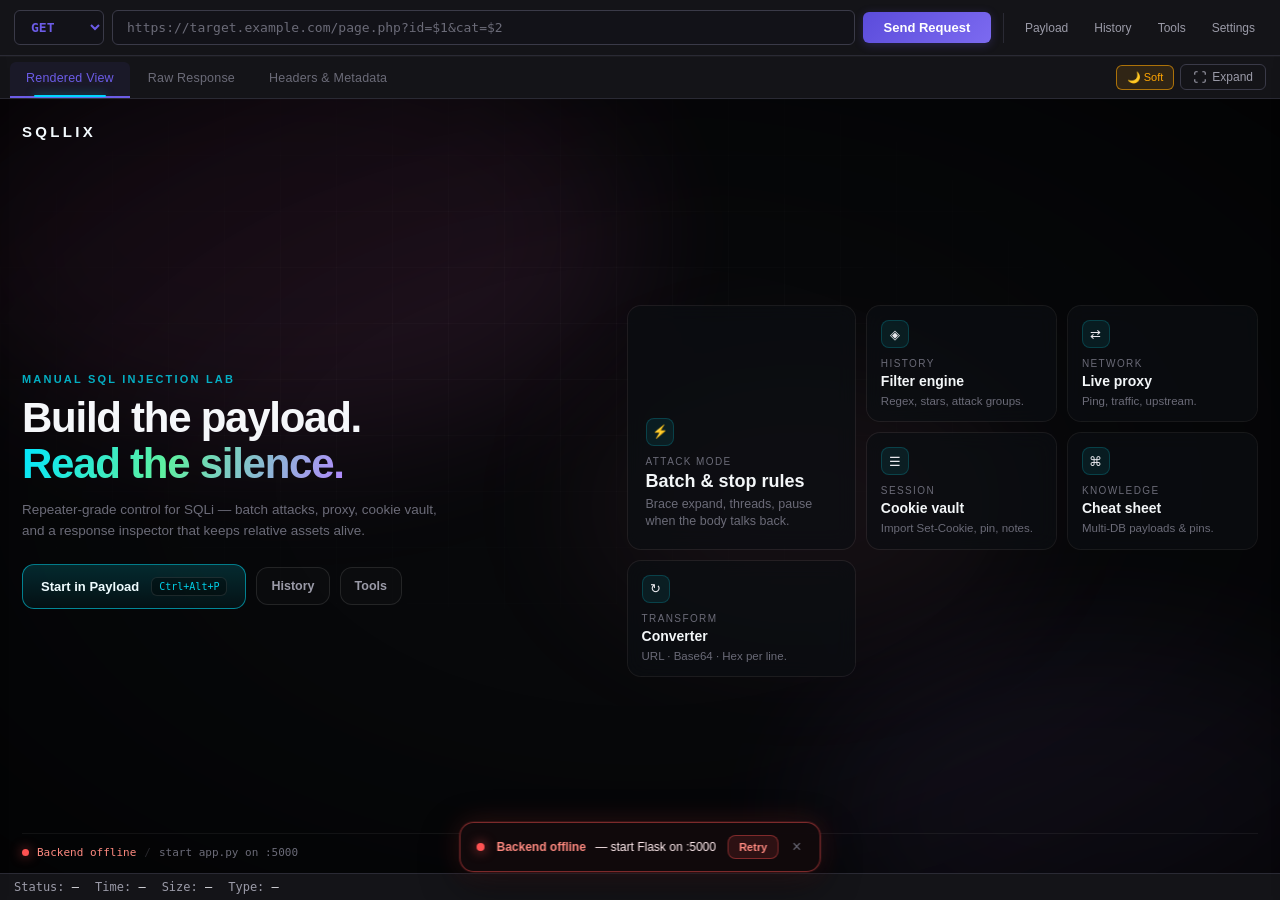
==== commit 94d7caeb: "Edits" ====
--- a/static/index.html
+++ b/static/index.html
@@ -247,6 +247,7 @@
           </div>
         </div>
         <button type="button" class="pin-btn" id="payloadPopoutBtn" title="Open Payload in a new browser tab">↗</button>
+        <button type="button" class="pin-btn shelf-btn" id="payloadShelfBtn" title="Minimize / restore this panel (shelf) — same as tray / per-panel Alt+I" hidden>↓</button>
         <button type="button" class="pin-btn" id="payloadPinBtn" title="Pin panel — keep open while working">Pin</button>
         <button type="button" class="vpanel-close" data-close-panel title="Close">×</button>
       </div>
@@ -258,9 +259,603 @@
           title="Each line maps to $1, $2, $3... · Use {1..10} or {1,2,3} for batch attack"
           style="min-height:88px;max-height:180px;"></textarea>
         <button type="button" class="payload-save-btn" id="payloadSaveBtn" title="Save payload to library">Save</button>
+        <button type="button" class="payload-attack-btn hidden" id="payloadAttackBtn" title="Attack config — threads, delay, stop conditions">Attack</button>
         <div id="autocompleteBox" class="autocomplete-box hidden"></div>
       </div>
-      <div id="attackConfigPanel" class="attack-config-panel hidden">
+      <div class="payload-label-row" style="display:flex;align-items:center;gap:8px;flex-wrap:wrap;margin:4px 0 6px;">
+        <span class="payload-label" style="margin:0;">Payload lines</span>
+        <div class="char-table-wrap" id="charTableWrap" hidden aria-hidden="true"></div>
+      </div>
+      <div class="char-table-panel hidden" id="charTablePanel">
+        <div class="char-table-head">
+          <strong>Char table</strong>
+          <input type="search" id="charTableSearch" class="char-table-search" placeholder="Search char / code…" spellcheck="false" />
+          <button type="button" class="btn btn-sm btn-ghost" id="charTableClose">✕</button>
+        </div>
+        <div class="char-table-grid" id="charTableGrid"></div>
+        <div class="char-copy-pop hidden" id="charCopyPop">
+          <div class="char-copy-pop-head">
+            <span id="charCopyPopTitle">Copy</span>
+            <button type="button" class="btn btn-sm btn-ghost" id="charCopyPopClose">✕</button>
+          </div>
+          <div class="char-copy-pop-actions" id="charCopyPopActions"></div>
+        </div>
+      </div>
+      <div class="payload-actions">
+        <button id="urlEncodeBtn" class="btn btn-sm" title="URL Encode (selection or each line)">URL Encode</button>
+        <button id="urlDecodeBtn" class="btn btn-sm" title="URL Decode (selection or each line)">URL Decode</button>
+        <button type="button" id="converterBtnEmbed" class="btn btn-sm payload-embed-tool" title="Open converter" style="border-color:var(--accent-cyan);color:var(--accent-cyan);">Converter</button>
+        <button type="button" id="payloadLibraryBtnEmbed" class="btn btn-sm payload-embed-tool" title="Saved payloads">Saved</button>
+        <button type="button" id="charTableBtnEmbed" class="btn btn-sm payload-embed-tool" title="Character table">Tables</button>
+        <button id="clearPayloadBtn" class="btn btn-sm btn-ghost">Clear</button>
+        <button type="button" id="payloadSendBtn" class="btn btn-sm btn-primary payload-send-btn" title="Send Request (Ctrl+Enter) — same as top bar">
+          <span class="btn-text">Send Request</span>
+          <span class="spinner"></span>
+        </button>
+        <button id="injectBtn" class="btn btn-sm" style="margin-left:auto; border-color:var(--accent); color:var(--accent);">
+          Inject into Target
+        </button>
+      </div>
+      <div id="postBodySection" class="post-body-section" style="display:none; margin-top:12px;">
+        <div class="payload-label" style="margin-bottom:6px; display:flex; align-items:center; gap:8px; flex-wrap:wrap;">
+          <span>Request Body (POST / PUT)</span>
+          <div class="body-ct-wrap hidden" id="bodyCtWrap">
+            <button type="button" class="body-ct-badge" id="bodyCtBadge" title="Click to change Content-Type">—</button>
+            <div class="body-ct-menu hidden" id="bodyCtMenu" role="menu">
+              <button type="button" data-ct="auto">Auto (detect)</button>
+              <button type="button" data-ct="application/json">JSON</button>
+              <button type="button" data-ct="application/x-www-form-urlencoded">Form URL-encoded</button>
+              <button type="button" data-ct="text/plain">Text</button>
+              <button type="button" data-ct="text/xml">XML</button>
+              <button type="button" data-ct="application/xml">application/xml</button>
+              <button type="button" data-ct="multipart/form-data">multipart/form-data</button>
+              <button type="button" data-ct="custom">Custom…</button>
+            </div>
+            <input type="text" id="bodyCtCustom" class="body-ct-custom hidden" placeholder="custom/type" spellcheck="false" />
+          </div>
+        </div>
+        <div class="body-input-wrap" style="position:relative;">
+          <textarea id="postBodyInput" class="payload-textarea"
+            placeholder="username=admin&password=$1&#10;or raw JSON: {&quot;id&quot;:&quot;$1&quot;}"
+            spellcheck="false"
+            style="min-height:72px;"
+            title="Use $1, $2… placeholders — replaced by Payload Workbench lines."></textarea>
+          <div id="bodyPreviewTip" class="url-preview-tip body-preview-tip">
+            <div class="tip-label">Will send (body)</div>
+            <div id="bodyPreviewText"></div>
+          </div>
+        </div>
+        <div class="payload-actions" style="margin-top:6px;">
+          <button id="insertMarkerBodyBtn" class="btn btn-sm" title="Insert $1 marker at cursor">Insert $1</button>
+          <button id="injectIntoBodyBtn" class="btn btn-sm" style="border-color:var(--accent-cyan); color:var(--accent-cyan);">
+            Inject Payload into Body
+          </button>
+          <button id="clearBodyBtn" class="btn btn-sm btn-ghost">Clear Body</button>
+        </div>
+      </div>
+    </div>
+  </div>
+
+  <!-- ===== VIRTUAL PANEL: History (left drawer / pinnable float) ===== -->
+  <div class="vpanel drawer-left" id="historyPanel" data-panel="history">
+    <div class="resize-grip n" data-resize="n"></div>
+    <div class="resize-grip s" data-resize="s"></div>
+    <div class="resize-grip e" data-resize="e"></div>
+    <div class="resize-grip w" data-resize="w"></div>
+    <div class="resize-grip ne" data-resize="ne"></div>
+    <div class="resize-grip nw" data-resize="nw"></div>
+    <div class="resize-grip se" data-resize="se"></div>
+    <div class="resize-grip sw" data-resize="sw"></div>
+    <div class="vpanel-header" id="historyDragHandle">
+      <h2>Request History</h2>
+      <div class="vpanel-header-actions">
+        <button type="button" class="pin-btn" id="historyPopoutBtn" title="Open History in a new browser tab">↗</button>
+        <button type="button" class="pin-btn shelf-btn" id="historyShelfBtn" title="Minimize / restore this panel (shelf)" hidden>↓</button>
+        <button type="button" class="pin-btn" id="historyPinBtn" title="Pin panel — detach & resize">Pin</button>
+        <button id="focusHistoryBtn" class="btn btn-sm btn-ghost hidden" title="Focus history">⛶</button>
+        <button id="clearHistoryBtn" class="btn btn-sm btn-ghost" title="Clear unpinned history">Clear</button>
+        <button type="button" class="vpanel-close" data-close-panel title="Close">×</button>
+      </div>
+    </div>
+    <div class="vpanel-body panel-body" style="position:relative;">
+      <div class="history-filters">
+        <div class="history-filter-row">
+          <input type="text" id="historySearch" class="history-search" placeholder="Search URL, payload, name…" spellcheck="false" />
+        </div>
+        <div class="history-filter-row hf-chip-row" id="hfChipRow">
+          <!-- chips rendered by JS -->
+        </div>
+        <div class="history-filter-row" style="justify-content:space-between;">
+          <span class="hf-match-count" id="hfMatchCount"></span>
+          <button type="button" class="btn btn-sm hf-adv-btn" id="hfAdvBtn" title="Advanced filters">⚙ Advanced</button>
+        </div>
+        <!-- Hidden select kept for batch filter compatibility -->
+        <select id="historyStatusFilter" class="hidden" aria-hidden="true" tabindex="-1">
+          <option value="all">All</option>
+          <option value="starred">Starred</option>
+          <option value="batch">All Attacks</option>
+          <option value="single">Single only</option>
+          <option value="2xx">2xx</option>
+          <option value="3xx">3xx</option>
+          <option value="4xx">4xx</option>
+          <option value="5xx">5xx</option>
+          <option value="0">ERR</option>
+        </select>
+      </div>
+      <div class="history-sort-bar" id="historySortBar">
+        <span class="sort-label">Sort</span>
+        <button class="sort-btn active" data-key="time" data-dir="desc" title="Click to toggle">Time ↓</button>
+        <button class="sort-btn" data-key="order" data-dir="asc" title="Attack order {1..N}">Order ↑</button>
+        <button class="sort-btn" data-key="status" data-dir="desc" title="Click to toggle">Status ↓</button>
+        <button class="sort-btn" data-key="size" data-dir="desc" title="Click to toggle">Size ↓</button>
+        <button class="sort-btn" data-key="rtt" data-dir="desc" title="Click to toggle">RTT ↓</button>
+        <button class="sort-btn" data-key="redir" data-dir="desc" title="Redirects first">Redirect</button>
+      </div>
+      <div id="attackSourceBar" class="attack-source-bar hidden">
+        <button id="restoreAttackBtn" class="btn btn-sm restore-atk-btn" title="Restore URL, payloads and attack settings for this batch">
+          ↩ Restore Attack Source
+        </button>
+        <span id="attackSourceHint" class="attack-source-hint"></span>
+      </div>
+      <div class="history-list" id="historyList">
+        <div class="history-empty">No requests yet.<br>Send a request to begin.</div>
+      </div>
+      <!-- Attack multi-select picker -->
+      <div class="atk-picker-overlay" id="atkPickerOverlay">
+        <div class="atk-picker-header">
+          <strong>Select attacks</strong>
+          <button type="button" class="btn btn-sm btn-ghost" id="atkPickerSelectAll">All</button>
+          <button type="button" class="btn btn-sm btn-ghost" id="atkPickerSelectNone">None</button>
+          <button type="button" class="btn btn-sm" id="atkPickerClose" style="margin-left:auto;">✕</button>
+        </div>
+        <div class="atk-picker-list" id="atkPickerList"></div>
+        <div class="atk-picker-footer">
+          <button type="button" class="btn btn-sm btn-ghost" id="atkPickerDeleteSelected" title="Delete checked attacks" style="color:var(--danger);margin-right:auto;">Delete selected</button>
+          <button type="button" class="btn btn-sm btn-ghost" id="atkPickerCancel">Cancel</button>
+          <button type="button" class="btn btn-sm btn-primary" id="atkPickerApply">Show selected</button>
+        </div>
+      </div>
+    </div>
+  </div>
+
+  <!-- ===== VIRTUAL PANEL: Tools picker (right drawer — list only) ===== -->
+  <div class="vpanel drawer-right tools-panel" id="toolsPanel" data-panel="tools">
+    <div class="vpanel-header" id="toolsDragHandle">
+      <h2>Tools</h2>
+      <div class="vpanel-header-actions">
+        <button type="button" class="pin-btn shelf-btn" id="toolsShelfBtn" title="Minimize / restore this panel (shelf)" hidden>↓</button>
+        <button type="button" class="pin-btn" id="toolsPinBtn" title="Pin panel">Pin</button>
+        <button type="button" class="vpanel-close" data-close-panel title="Close">×</button>
+      </div>
+    </div>
+    <div class="vpanel-body panel-body">
+      <div class="history-filters">
+        <div class="history-filter-row">
+          <input type="text" id="toolsSearch" class="history-search" placeholder="Search tools…" spellcheck="false" />
+        </div>
+        <div class="history-filter-row hf-chip-row" id="toolsChipRow">
+          <button type="button" class="hf-chip chip-all active" data-tools-filter="all">All</button>
+          <button type="button" class="hf-chip chip-rule" data-tools-filter="recon">Recon</button>
+          <button type="button" class="hf-chip chip-rule" data-tools-filter="network">Network</button>
+        </div>
+      </div>
+      <div class="tools-list" id="toolsPickerList">
+        <button type="button" class="tools-list-item" data-open-tool="cheatsheet" data-tools-cat="recon">
+          <div class="tools-list-top">
+            <span class="tools-list-badge badge-recon">Recon</span>
+            <strong>Cheat Sheet</strong>
+          </div>
+          <div class="tools-list-desc">Multi-DB functions, payloads, pin favorites</div>
+          <div class="tools-list-meta"><span>Open →</span></div>
+        </button>
+        <button type="button" class="tools-list-item" data-open-tool="proxy" data-tools-cat="network">
+          <div class="tools-list-top">
+            <span class="tools-list-badge badge-net">Network</span>
+            <strong>Proxy</strong>
+          </div>
+          <div class="tools-list-desc">Upstream proxy, traffic stats, live ping</div>
+          <div class="tools-list-meta"><span>Open →</span></div>
+        </button>
+      </div>
+    </div>
+  </div>
+
+  <!-- ===== TOOL: Cheat Sheet (center float — pin / resize) ===== -->
+  <div class="vpanel float-center tool-float" id="cheatSheetPanel" data-panel="cheatsheet">
+    <div class="resize-grip n" data-resize="n"></div>
+    <div class="resize-grip s" data-resize="s"></div>
+    <div class="resize-grip e" data-resize="e"></div>
+    <div class="resize-grip w" data-resize="w"></div>
+    <div class="resize-grip ne" data-resize="ne"></div>
+    <div class="resize-grip nw" data-resize="nw"></div>
+    <div class="resize-grip se" data-resize="se"></div>
+    <div class="resize-grip sw" data-resize="sw"></div>
+    <div class="vpanel-header" id="cheatDragHandle">
+      <h2>Cheat Sheet</h2>
+      <div class="vpanel-header-actions">
+        <button type="button" class="pin-btn shelf-btn" id="cheatShelfBtn" title="Minimize / restore this panel (shelf)" hidden>↓</button>
+        <button type="button" class="pin-btn" id="cheatPinBtn" title="Pin panel">Pin</button>
+        <button type="button" class="vpanel-close" data-close-panel title="Close">×</button>
+      </div>
+    </div>
+    <div class="vpanel-body">
+      <div class="cheat-sheet-body" id="cheatSheetBody"></div>
+    </div>
+  </div>
+
+  <!-- ===== TOOL: Proxy (center float — pin / resize) ===== -->
+  <div class="vpanel float-center tool-float" id="proxyPanel" data-panel="proxy">
+    <div class="resize-grip n" data-resize="n"></div>
+    <div class="resize-grip s" data-resize="s"></div>
+    <div class="resize-grip e" data-resize="e"></div>
+    <div class="resize-grip w" data-resize="w"></div>
+    <div class="resize-grip ne" data-resize="ne"></div>
+    <div class="resize-grip nw" data-resize="nw"></div>
+    <div class="resize-grip se" data-resize="se"></div>
+    <div class="resize-grip sw" data-resize="sw"></div>
+    <div class="vpanel-header" id="proxyDragHandle">
+      <h2>Proxy</h2>
+      <div class="vpanel-header-actions">
+        <button type="button" class="pin-btn shelf-btn" id="proxyShelfBtn" title="Minimize / restore this panel (shelf)" hidden>↓</button>
+        <button type="button" class="pin-btn" id="proxyPinBtn" title="Pin panel">Pin</button>
+        <button type="button" class="vpanel-close" data-close-panel title="Close">×</button>
+      </div>
+    </div>
+    <div class="vpanel-body" style="padding:12px 14px;">
+      <div class="proxy-toolbar">
+        <div class="proxy-active-row">
+          <span class="proxy-label">Active</span>
+          <span class="proxy-status-dot" id="proxyStatusDot" title="Ping status"></span>
+          <span class="proxy-active-name" id="proxyActiveLabel">Direct (no proxy)</span>
+          <span class="proxy-ping-ms" id="proxyPingMs"></span>
+        </div>
+        <div class="proxy-stats-row" id="proxyStatsRow">
+          <span class="proxy-stat" title="Bytes sent through active proxy">↑ <b id="proxyBytesOut">0 B</b></span>
+          <span class="proxy-stat" title="Bytes received through active proxy">↓ <b id="proxyBytesIn">0 B</b></span>
+          <button type="button" class="btn btn-sm btn-ghost" id="proxyPingNowBtn" title="Ping active proxy">Ping</button>
+        </div>
+      </div>
+      <div class="proxy-add-form">
+        <input type="text" id="proxyUrlInput" class="proxy-input" placeholder="http://127.0.0.1:8080" spellcheck="false" />
+        <button type="button" class="btn btn-sm btn-primary" id="proxyAddBtn">Add</button>
+      </div>
+      <div class="proxy-hint">HTTP/HTTPS proxies (Burp, ZAP, …). Format: <code>http://host:port</code> or with auth <code>http://user:pass@host:port</code></div>
+      <div class="proxy-list" id="proxyList"></div>
+    </div>
+  </div>
+
+  <!-- ===== VIRTUAL PANEL: Settings ===== -->
+  
+  <!-- ===== Saved Payloads (independent float — pin / resize) ===== -->
+  
+  <!-- ===== Converter (independent float — pin / resize) ===== -->
+  <div class="vpanel float-center tool-float" id="converterPanel" data-panel="converter">
+    <div class="resize-grip n" data-resize="n"></div>
+    <div class="resize-grip s" data-resize="s"></div>
+    <div class="resize-grip e" data-resize="e"></div>
+    <div class="resize-grip w" data-resize="w"></div>
+    <div class="resize-grip ne" data-resize="ne"></div>
+    <div class="resize-grip nw" data-resize="nw"></div>
+    <div class="resize-grip se" data-resize="se"></div>
+    <div class="resize-grip sw" data-resize="sw"></div>
+    <div class="vpanel-header" id="converterDragHandle">
+      <h2>Converter</h2>
+      <div class="vpanel-header-actions">
+        <button type="button" class="pin-btn shelf-btn" id="converterShelfBtn" title="Minimize / restore this panel (shelf)" hidden>↓</button>
+        <button type="button" class="pin-btn" id="converterPinBtn" title="Pin panel">Pin</button>
+        <button type="button" class="vpanel-close" data-close-panel title="Close">×</button>
+      </div>
+    </div>
+    <div class="vpanel-body" style="padding:12px;display:flex;flex-direction:column;gap:10px;min-height:0;overflow:hidden;">
+      <p class="converter-hint" style="margin:0;">Select text in Input → only that part converts · each line separate</p>
+      <div class="converter-toolbar">
+        <div class="converter-modes" id="converterModes">
+          <button type="button" class="conv-mode active" data-codec="url">URL</button>
+          <button type="button" class="conv-mode" data-codec="b64">Base64</button>
+          <button type="button" class="conv-mode" data-codec="hex">Hex</button>
+          <button type="button" class="conv-mode" data-codec="html">HTML</button>
+          <button type="button" class="conv-mode" data-codec="unicode">Unicode</button>
+          <button type="button" class="conv-mode" data-codec="ascii">ASCII</button>
+          <button type="button" class="conv-mode" data-codec="rot13">ROT13</button>
+          <button type="button" class="conv-mode" data-codec="reverse">Reverse</button>
+        </div>
+        <div class="converter-dir">
+          <button type="button" class="btn btn-sm btn-primary" id="converterEncode">Encode</button>
+          <button type="button" class="btn btn-sm" id="converterDecode">Decode</button>
+        </div>
+      </div>
+      <div class="converter-io" style="flex:1;min-height:0;">
+        <div class="converter-col">
+          <label class="converter-label">Input <small>selection = target</small></label>
+          <textarea id="converterInput" class="converter-ta" spellcheck="false" placeholder="Paste or load from Payload…"></textarea>
+        </div>
+        <div class="converter-col">
+          <label class="converter-label">Output</label>
+          <textarea id="converterOutput" class="converter-ta" spellcheck="false" placeholder="Result…"></textarea>
+        </div>
+      </div>
+      <div class="converter-actions">
+        <button type="button" class="btn btn-sm btn-ghost" id="converterFromPayload" title="Load selection or full payload">← From Payload</button>
+        <button type="button" class="btn btn-sm btn-ghost" id="converterSwap" title="Swap in ↔ out">⇅ Swap</button>
+        <button type="button" class="btn btn-sm" id="converterToPayload" title="Replace selection in Payload">→ To Payload</button>
+        <button type="button" class="btn btn-sm" id="converterAsLine" title="Append as new payload line(s)">+ As new line</button>
+        <button type="button" class="btn btn-sm btn-ghost" id="converterCopy">Copy</button>
+      </div>
+    </div>
+  </div>
+
+<div class="vpanel float-center tool-float" id="payloadLibPanel" data-panel="payload-lib">
+    <div class="resize-grip n" data-resize="n"></div>
+    <div class="resize-grip s" data-resize="s"></div>
+    <div class="resize-grip e" data-resize="e"></div>
+    <div class="resize-grip w" data-resize="w"></div>
+    <div class="resize-grip ne" data-resize="ne"></div>
+    <div class="resize-grip nw" data-resize="nw"></div>
+    <div class="resize-grip se" data-resize="se"></div>
+    <div class="resize-grip sw" data-resize="sw"></div>
+    <div class="vpanel-header" id="payloadLibDragHandle">
+      <h2>Saved Payloads</h2>
+      <div class="vpanel-header-actions">
+        <button type="button" class="pin-btn shelf-btn" id="payloadLibShelfBtn" title="Minimize / restore this panel (shelf)" hidden>↓</button>
+        <button type="button" class="pin-btn" id="payloadLibPinBtn" title="Pin panel">Pin</button>
+        <button type="button" class="vpanel-close" data-close-panel title="Close">×</button>
+      </div>
+    </div>
+    <div class="vpanel-body panel-body" style="padding:0;display:flex;flex-direction:column;min-height:0;">
+      <div class="payload-lib-toolbar">
+        <input type="search" id="payloadLibSearch" class="payload-lib-search" placeholder="Search saved payloads…" spellcheck="false" />
+      </div>
+      <div class="payload-lib-body" id="payloadLibBody">
+        <div class="payload-lib-empty">No saved payloads yet. Write a payload and hit Save.</div>
+      </div>
+    </div>
+  </div>
+
+<div class="vpanel settings-modal" id="settingsPanel" data-panel="settings">
+    <div class="resize-grip n" data-resize="n"></div>
+    <div class="resize-grip s" data-resize="s"></div>
+    <div class="resize-grip e" data-resize="e"></div>
+    <div class="resize-grip w" data-resize="w"></div>
+    <div class="resize-grip ne" data-resize="ne"></div>
+    <div class="resize-grip nw" data-resize="nw"></div>
+    <div class="resize-grip se" data-resize="se"></div>
+    <div class="resize-grip sw" data-resize="sw"></div>
+    <div class="vpanel-header" id="settingsDragHandle">
+      <h2>Settings</h2>
+      <div class="vpanel-header-actions">
+        <button type="button" class="pin-btn" id="settingsPopoutBtn" title="Open Settings in a new browser tab">↗ New tab</button>
+        <button type="button" class="pin-btn shelf-btn" id="settingsShelfBtn" title="Minimize / restore this panel (shelf)" hidden>↓</button>
+        <button type="button" class="pin-btn" id="settingsPinBtn" title="Pin panel">Pin</button>
+        <button type="button" class="vpanel-close" data-close-panel title="Close">×</button>
+      </div>
+    </div>
+    <div class="settings-tabs" id="settingsTabs">
+      <button type="button" class="settings-tab active" data-stab="headers">Headers</button>
+      <button type="button" class="settings-tab" data-stab="appearance">Appearance</button>
+      <button type="button" class="settings-tab" data-stab="night">Night Protect</button>
+      <button type="button" class="settings-tab" data-stab="shortcuts">Shortcuts</button>
+      <button type="button" class="settings-tab" data-stab="general">General</button>
+    </div>
+    <div class="vpanel-body" style="position:relative;">
+      <!-- Cookie manager overlay -->
+      <div class="cookie-mgr-overlay" id="cookieMgrOverlay">
+        <div class="cookie-mgr-header">
+          <strong>Cookie manager</strong>
+          <button type="button" class="btn btn-sm btn-ghost" id="cookieMgrAdd" title="Add cookie">+ Add</button>
+          <button type="button" class="btn btn-sm btn-ghost" id="cookieMgrImportBtn" title="Import cookies from file or text" style="border-color:rgba(0,229,255,0.35);color:var(--accent-cyan);">Import</button>
+          <button type="button" class="btn btn-sm btn-ghost" id="cookieMgrExportBtn" title="Export cookies" style="border-color:rgba(255,217,61,0.35);color:#ffd93d;">Export</button>
+          <button type="button" class="btn btn-sm" id="cookieMgrClose" style="margin-left:auto;">✕ Close</button>
+        </div>
+        <div class="cookie-mgr-body" id="cookieMgrBody"></div>
+        <div class="cookie-mgr-footer">
+          <button type="button" class="btn btn-sm btn-ghost" id="cookieMgrSelectAll">Enable all</button>
+          <button type="button" class="btn btn-sm btn-ghost" id="cookieMgrSelectNone">Disable all</button>
+          <button type="button" class="btn btn-sm btn-primary" id="cookieMgrSave">Save to Cookie header</button>
+        </div>
+      </div>
+      <!-- Tab: Headers only -->
+      <div class="settings-tab-panel active" id="stab-headers">
+        <div class="settings-section">
+          <h3>Request Headers</h3>
+          <p style="font-size:11px;color:var(--text-muted);margin:-4px 0 10px;">Start typing a name or pick from suggestions. Pin survives refresh. Cookie header opens a manager.</p>
+          <div id="headersPanel" class="headers-panel open" style="max-height:none;opacity:1;padding:0;border:none;background:transparent;">
+            <div class="headers-list" id="headersList"></div>
+            <div class="headers-actions">
+              <button id="addHeaderBtn" class="btn btn-sm">+ Add Header</button>
+              <button id="clearHeadersBtn" class="btn btn-sm btn-ghost">Clear All</button>
+            </div>
+          </div>
+        </div>
+      </div>
+
+      <!-- Tab: Appearance -->
+      <div class="settings-tab-panel" id="stab-appearance">
+        <div class="settings-section">
+          <h3>Theme</h3>
+          <div class="appear-grid">
+            <div class="appear-field">
+              <span>Accent color</span>
+              <input type="color" id="appearAccent" value="#6c5ce7" />
+              <div class="appear-presets" id="appearPresets">
+                <button type="button" class="appear-preset" data-color="#6c5ce7" style="background:#6c5ce7" title="Purple"></button>
+                <button type="button" class="appear-preset" data-color="#00d4ff" style="background:#00d4ff" title="Cyan"></button>
+                <button type="button" class="appear-preset" data-color="#2ed573" style="background:#2ed573" title="Green"></button>
+                <button type="button" class="appear-preset" data-color="#ff6b6b" style="background:#ff6b6b" title="Red"></button>
+                <button type="button" class="appear-preset" data-color="#ffa502" style="background:#ffa502" title="Orange"></button>
+                <button type="button" class="appear-preset" data-color="#a29bfe" style="background:#a29bfe" title="Lavender"></button>
+              </div>
+            </div>
+            <div class="appear-field">
+              <span>Background</span>
+              <select id="appearBg">
+                <option value="default">Charcoal (default)</option>
+                <option value="deeper">Deeper black</option>
+                <option value="slate">Cool slate</option>
+                <option value="navy">Midnight navy</option>
+                <option value="olive">Dark olive</option>
+              </select>
+            </div>
+            <div class="appear-field">
+              <span>UI scale</span>
+              <input type="range" id="appearScale" min="90" max="115" step="5" value="100" />
+              <span id="appearScaleLabel" style="font-size:11px;color:var(--text-muted);">100%</span>
+            </div>
+            <div class="appear-field">
+              <span>Density</span>
+              <select id="appearDensity">
+                <option value="comfortable">Comfortable</option>
+                <option value="compact">Compact</option>
+              </select>
+            </div>
+            <div class="appear-field">
+              <span>Border radius</span>
+              <select id="appearRadius">
+                <option value="4">Sharp</option>
+                <option value="6" selected>Default</option>
+                <option value="10">Rounded</option>
+                <option value="14">Soft</option>
+              </select>
+            </div>
+            <div class="appear-field">
+              <span>Mono font size</span>
+              <select id="appearMonoSize">
+                <option value="11">11px</option>
+                <option value="12">12px</option>
+                <option value="13" selected>13px</option>
+                <option value="14">14px</option>
+              </select>
+            </div>
+          </div>
+          <div class="settings-row" style="margin-top:14px;">
+            <div>
+              <label style="font-size:12px;color:var(--text-secondary);">Saved in this browser (localStorage)</label>
+            </div>
+            <button type="button" class="btn btn-sm btn-ghost" id="appearResetBtn">Reset defaults</button>
+          </div>
+        </div>
+      </div>
+
+      <!-- Tab: Night Protect -->
+      <div class="settings-tab-panel" id="stab-night">
+        <div class="settings-section">
+          <h3>Mode</h3>
+          <div class="settings-row">
+            <div>
+              <label>Current mode</label>
+              <div class="hint">Same as the button next to Expand</div>
+            </div>
+            <button id="nightProtectBtnSettings" class="night-protect-btn np-soft" title="Night Protect: click to cycle modes">🌙 Soft</button>
+          </div>
+          <div class="appear-field" style="margin-top:10px;">
+            <span>Default mode on load</span>
+            <select id="npDefaultMode">
+              <option value="0">Off</option>
+              <option value="1">Soft</option>
+              <option value="2">Strict</option>
+            </select>
+          </div>
+        </div>
+        <div class="settings-section">
+          <h3>Strict sensitivity</h3>
+          <p style="font-size:11px;color:var(--text-muted);margin:-4px 0 12px;">Only applies in Strict mode. Changes are saved to localStorage.</p>
+          <div class="appear-grid">
+            <div class="appear-field">
+              <span>Target colors</span>
+              <select id="npColorTarget">
+                <option value="white">Near-white only</option>
+                <option value="bright">All bright colors</option>
+              </select>
+            </div>
+            <div class="appear-field">
+              <span>Brightness threshold <em id="npBrightLabel">78%</em></span>
+              <input type="range" id="npBrightThresh" min="50" max="95" step="1" value="78" />
+            </div>
+            <div class="appear-field">
+              <span>Dim strength (white) <em id="npDimWhiteLabel">70%</em></span>
+              <input type="range" id="npDimWhite" min="20" max="95" step="5" value="70" />
+            </div>
+            <div class="appear-field">
+              <span>Dim strength (other colors) <em id="npDimColorLabel">45%</em></span>
+              <input type="range" id="npDimColor" min="10" max="85" step="5" value="45" />
+            </div>
+            <div class="appear-field">
+              <span>Min width (px)</span>
+              <input type="number" id="npMinW" min="40" max="400" step="10" value="120" style="background:var(--bg-input);border:1px solid var(--border);border-radius:var(--radius);color:var(--text-primary);padding:8px 10px;font-size:12px;" />
+            </div>
+            <div class="appear-field">
+              <span>Min height (px)</span>
+              <input type="number" id="npMinH" min="20" max="300" step="4" value="48" style="background:var(--bg-input);border:1px solid var(--border);border-radius:var(--radius);color:var(--text-primary);padding:8px 10px;font-size:12px;" />
+            </div>
+            <div class="appear-field">
+              <span>Min area (px²)</span>
+              <input type="number" id="npMinArea" min="2000" max="80000" step="1000" value="18000" style="background:var(--bg-input);border:1px solid var(--border);border-radius:var(--radius);color:var(--text-primary);padding:8px 10px;font-size:12px;" />
+            </div>
+            <div class="appear-field">
+              <span>Fix text contrast</span>
+              <select id="npFixText">
+                <option value="1">Yes — keep text readable</option>
+                <option value="0">No — only change backgrounds</option>
+              </select>
+            </div>
+          </div>
+          <div class="settings-row" style="margin-top:14px;">
+            <label style="font-size:12px;color:var(--text-secondary);">Saved in this browser</label>
+            <button type="button" class="btn btn-sm btn-ghost" id="npResetBtn">Reset Night Protect</button>
+          </div>
+        </div>
+      </div>
+
+      <!-- Tab: Shortcuts -->
+      <div class="settings-tab-panel" id="stab-shortcuts">
+        <div class="settings-section">
+          <h3>Keyboard Shortcuts</h3>
+          <p style="font-size:11px;color:var(--text-muted);margin:-4px 0 12px;">Click a shortcut, then press the new key combo. Esc cancels. Saved in this browser.</p>
+          <div id="shortcutsList" class="shortcuts-list"></div>
+          <div class="settings-row" style="margin-top:12px;">
+            <button type="button" class="btn btn-sm btn-ghost" id="shortcutsResetBtn">Reset shortcuts</button>
+          </div>
+        </div>
+      </div>
+
+      <!-- Tab: General -->
+      <div class="settings-tab-panel" id="stab-general">
+        <div class="settings-section">
+          <h3>General</h3>
+          <div class="settings-row">
+            <div>
+              <label>Record Navigations</label>
+              <div class="hint">Discover injectable query params from rendered page</div>
+            </div>
+            <button id="recordNavBtn" class="night-protect-btn" title="Record navigations">● Record</button>
+          </div>
+        </div>
+      </div>
+    </div>
+  </div>
+
+  <!-- Hidden stubs for legacy collapse/resize JS (no-ops via missing handles) -->
+  <button id="collapseCheatBtn" class="hidden" aria-hidden="true"></button>
+  <button id="collapseHistoryBtn" class="hidden" aria-hidden="true"></button>
+  <button id="collapsePayloadBtn" class="hidden" aria-hidden="true"></button>
+  <div id="cheatCollapsedLabel" class="hidden"></div>
+  <div id="historyCollapsedLabel" class="hidden"></div>
+  <div id="payloadHeader" class="hidden"></div>
+  <div id="payloadSummary" class="hidden"></div>
+  <div id="resizeCheat" class="hidden"></div>
+  <div id="resizeHistory" class="hidden"></div>
+
+  <div class="vpanel float-center attack-config-vpanel" id="attackConfigPanel" data-panel="attack-config">
+    <div class="resize-grip n" data-resize="n"></div>
+    <div class="resize-grip s" data-resize="s"></div>
+    <div class="resize-grip e" data-resize="e"></div>
+    <div class="resize-grip w" data-resize="w"></div>
+    <div class="vpanel-header" id="attackConfigDragHandle">
+      <h2>Attack Config</h2>
+      <div class="vpanel-header-actions">
+        <button type="button" class="vpanel-close" data-close-panel title="Close">×</button>
+      </div>
+    </div>
+    <div class="vpanel-body attack-config-panel" style="padding:0;">
         <div class="attack-config-header" id="attackConfigHeader" title="Click to minimize / expand">
           <span class="attack-badge">⚡ SQLi ATK Mode</span>
           <div style="display:flex;align-items:center;gap:8px;">
@@ -349,575 +944,123 @@
           </div>
         </div>
         <div id="attackPreview" class="attack-preview"></div>
-      </div>
-      <div class="payload-label-row" style="display:flex;align-items:center;gap:8px;flex-wrap:wrap;margin:4px 0 6px;">
-        <span class="payload-label" style="margin:0;">Payload lines</span>
-        <div class="char-table-wrap" id="charTableWrap" hidden aria-hidden="true"></div>
-      </div>
-      <div class="char-table-panel hidden" id="charTablePanel">
-        <div class="char-table-head">
-          <strong>Char table</strong>
-          <input type="search" id="charTableSearch" class="char-table-search" placeholder="Search char / code…" spellcheck="false" />
-          <button type="button" class="btn btn-sm btn-ghost" id="charTableClose">✕</button>
-        </div>
-        <div class="char-table-grid" id="charTableGrid"></div>
-        <div class="char-copy-pop hidden" id="charCopyPop">
-          <div class="char-copy-pop-head">
-            <span id="charCopyPopTitle">Copy</span>
-            <button type="button" class="btn btn-sm btn-ghost" id="charCopyPopClose">✕</button>
-          </div>
-          <div class="char-copy-pop-actions" id="charCopyPopActions"></div>
-        </div>
-      </div>
-      <div class="payload-actions">
-        <button id="urlEncodeBtn" class="btn btn-sm" title="URL Encode (selection or each line)">URL Encode</button>
-        <button id="urlDecodeBtn" class="btn btn-sm" title="URL Decode (selection or each line)">URL Decode</button>
-        <button type="button" id="converterBtnEmbed" class="btn btn-sm payload-embed-tool" title="Open converter" style="border-color:var(--accent-cyan);color:var(--accent-cyan);">Converter</button>
-        <button type="button" id="payloadLibraryBtnEmbed" class="btn btn-sm payload-embed-tool" title="Saved payloads">Saved</button>
-        <button type="button" id="charTableBtnEmbed" class="btn btn-sm payload-embed-tool" title="Character table">Tables</button>
-        <button id="clearPayloadBtn" class="btn btn-sm btn-ghost">Clear</button>
-        <button id="injectBtn" class="btn btn-sm" style="margin-left:auto; border-color:var(--accent); color:var(--accent);">
-          Inject into Target
-        </button>
-      </div>
-      <div id="postBodySection" class="post-body-section" style="display:none; margin-top:12px;">
-        <div class="payload-label" style="margin-bottom:6px; display:flex; align-items:center; gap:8px; flex-wrap:wrap;">
-          <span>Request Body (POST / PUT)</span>
-          <div class="body-ct-wrap hidden" id="bodyCtWrap">
-            <button type="button" class="body-ct-badge" id="bodyCtBadge" title="Click to change Content-Type">—</button>
-            <div class="body-ct-menu hidden" id="bodyCtMenu" role="menu">
-              <button type="button" data-ct="auto">Auto (detect)</button>
-              <button type="button" data-ct="application/json">JSON</button>
-              <button type="button" data-ct="application/x-www-form-urlencoded">Form URL-encoded</button>
-              <button type="button" data-ct="text/plain">Text</button>
-              <button type="button" data-ct="text/xml">XML</button>
-              <button type="button" data-ct="application/xml">application/xml</button>
-              <button type="button" data-ct="multipart/form-data">multipart/form-data</button>
-              <button type="button" data-ct="custom">Custom…</button>
-            </div>
-            <input type="text" id="bodyCtCustom" class="body-ct-custom hidden" placeholder="custom/type" spellcheck="false" />
-          </div>
-        </div>
-        <div class="body-input-wrap" style="position:relative;">
-          <textarea id="postBodyInput" class="payload-textarea"
-            placeholder="username=admin&password=$1&#10;or raw JSON: {&quot;id&quot;:&quot;$1&quot;}"
-            spellcheck="false"
-            style="min-height:72px;"
-            title="Use $1, $2… placeholders — replaced by Payload Workbench lines."></textarea>
-          <div id="bodyPreviewTip" class="url-preview-tip body-preview-tip">
-            <div class="tip-label">Will send (body)</div>
-            <div id="bodyPreviewText"></div>
-          </div>
-        </div>
-        <div class="payload-actions" style="margin-top:6px;">
-          <button id="insertMarkerBodyBtn" class="btn btn-sm" title="Insert $1 marker at cursor">Insert $1</button>
-          <button id="injectIntoBodyBtn" class="btn btn-sm" style="border-color:var(--accent-cyan); color:var(--accent-cyan);">
-            Inject Payload into Body
-          </button>
-          <button id="clearBodyBtn" class="btn btn-sm btn-ghost">Clear Body</button>
-        </div>
-      </div>
-    </div>
-  </div>
-
-  <!-- ===== VIRTUAL PANEL: History (left drawer / pinnable float) ===== -->
-  <div class="vpanel drawer-left" id="historyPanel" data-panel="history">
-    <div class="resize-grip n" data-resize="n"></div>
-    <div class="resize-grip s" data-resize="s"></div>
-    <div class="resize-grip e" data-resize="e"></div>
-    <div class="resize-grip w" data-resize="w"></div>
-    <div class="resize-grip ne" data-resize="ne"></div>
-    <div class="resize-grip nw" data-resize="nw"></div>
-    <div class="resize-grip se" data-resize="se"></div>
-    <div class="resize-grip sw" data-resize="sw"></div>
-    <div class="vpanel-header" id="historyDragHandle">
-      <h2>Request History</h2>
+      
+    </div>
+  </div>
+
+
+  <!-- History Response viewer (solo History tab only — opens from per-record button) -->
+  <div class="vpanel float-center hist-response-vpanel" id="histResponsePanel" data-panel="hist-response">
+    <div class="vpanel-header" id="histResponseDragHandle">
+      <h2 id="histResponseTitle">Response</h2>
       <div class="vpanel-header-actions">
-        <button type="button" class="pin-btn" id="historyPopoutBtn" title="Open History in a new browser tab">↗</button>
-        <button type="button" class="pin-btn" id="historyPinBtn" title="Pin panel — detach & resize">Pin</button>
-        <button id="focusHistoryBtn" class="btn btn-sm btn-ghost hidden" title="Focus history">⛶</button>
-        <button id="clearHistoryBtn" class="btn btn-sm btn-ghost" title="Clear unpinned history">Clear</button>
         <button type="button" class="vpanel-close" data-close-panel title="Close">×</button>
       </div>
     </div>
-    <div class="vpanel-body panel-body" style="position:relative;">
-      <div class="history-filters">
-        <div class="history-filter-row">
-          <input type="text" id="historySearch" class="history-search" placeholder="Search URL, payload, name…" spellcheck="false" />
-        </div>
-        <div class="history-filter-row hf-chip-row" id="hfChipRow">
-          <!-- chips rendered by JS -->
-        </div>
-        <div class="history-filter-row" style="justify-content:space-between;">
-          <span class="hf-match-count" id="hfMatchCount"></span>
-          <button type="button" class="btn btn-sm hf-adv-btn" id="hfAdvBtn" title="Advanced filters">⚙ Advanced</button>
-        </div>
-        <!-- Hidden select kept for batch filter compatibility -->
-        <select id="historyStatusFilter" class="hidden" aria-hidden="true" tabindex="-1">
-          <option value="all">All</option>
-          <option value="starred">Starred</option>
-          <option value="batch">All Attacks</option>
-          <option value="single">Single only</option>
-          <option value="2xx">2xx</option>
-          <option value="3xx">3xx</option>
-          <option value="4xx">4xx</option>
-          <option value="5xx">5xx</option>
-          <option value="0">ERR</option>
-        </select>
-      </div>
-      <div class="history-sort-bar" id="historySortBar">
-        <span class="sort-label">Sort</span>
-        <button class="sort-btn active" data-key="time" data-dir="desc" title="Click to toggle">Time ↓</button>
-        <button class="sort-btn" data-key="order" data-dir="asc" title="Attack order {1..N}">Order ↑</button>
-        <button class="sort-btn" data-key="status" data-dir="desc" title="Click to toggle">Status ↓</button>
-        <button class="sort-btn" data-key="size" data-dir="desc" title="Click to toggle">Size ↓</button>
-        <button class="sort-btn" data-key="rtt" data-dir="desc" title="Click to toggle">RTT ↓</button>
-        <button class="sort-btn" data-key="redir" data-dir="desc" title="Redirects first">Redirect</button>
-      </div>
-      <div id="attackSourceBar" class="attack-source-bar hidden">
-        <button id="restoreAttackBtn" class="btn btn-sm restore-atk-btn" title="Restore URL, payloads and attack settings for this batch">
-          ↩ Restore Attack Source
-        </button>
-        <span id="attackSourceHint" class="attack-source-hint"></span>
-      </div>
-      <div class="history-list" id="historyList">
-        <div class="history-empty">No requests yet.<br>Send a request to begin.</div>
-      </div>
-      <!-- Attack multi-select picker -->
-      <div class="atk-picker-overlay" id="atkPickerOverlay">
-        <div class="atk-picker-header">
-          <strong>Select attacks</strong>
-          <button type="button" class="btn btn-sm btn-ghost" id="atkPickerSelectAll">All</button>
-          <button type="button" class="btn btn-sm btn-ghost" id="atkPickerSelectNone">None</button>
-          <button type="button" class="btn btn-sm" id="atkPickerClose" style="margin-left:auto;">✕</button>
-        </div>
-        <div class="atk-picker-list" id="atkPickerList"></div>
-        <div class="atk-picker-footer">
-          <button type="button" class="btn btn-sm btn-ghost" id="atkPickerDeleteSelected" title="Delete checked attacks" style="color:var(--danger);margin-right:auto;">Delete selected</button>
-          <button type="button" class="btn btn-sm btn-ghost" id="atkPickerCancel">Cancel</button>
-          <button type="button" class="btn btn-sm btn-primary" id="atkPickerApply">Show selected</button>
-        </div>
-      </div>
-    </div>
-  </div>
-
-  <!-- ===== VIRTUAL PANEL: Tools picker (right drawer — list only) ===== -->
-  <div class="vpanel drawer-right tools-panel" id="toolsPanel" data-panel="tools">
-    <div class="vpanel-header" id="toolsDragHandle">
-      <h2>Tools</h2>
+    <div class="vpanel-body hist-response-body">
+      <div class="response-tabs hist-response-tabs">
+        <button type="button" class="tab-btn active" data-hist-tab="rendered">Rendered View</button>
+        <button type="button" class="tab-btn" data-hist-tab="raw">Raw Response</button>
+        <button type="button" class="tab-btn" data-hist-tab="headers">Headers &amp; Metadata</button>
+      </div>
+      <div id="histTabRendered" class="tab-content active hist-tab-pane" data-hist-pane="rendered">
+        <iframe id="histRenderedFrame" class="hist-rendered-frame" sandbox="allow-same-origin allow-scripts allow-forms allow-popups allow-modals" title="Rendered response"></iframe>
+        <div id="histRenderedEmpty" class="hist-rendered-empty">Select a history item and click <strong>Response</strong>.</div>
+      </div>
+      <div id="histTabRaw" class="tab-content hist-tab-pane" data-hist-pane="raw" hidden>
+        <pre id="histRawResponse" class="raw-response hist-raw-response"></pre>
+      </div>
+      <div id="histTabHeaders" class="tab-content hist-tab-pane" data-hist-pane="headers" hidden>
+        <div class="meta-table-wrap" id="histMetaTableWrap">
+          <div class="meta-empty">No metadata available.</div>
+        </div>
+      </div>
+      <div class="response-statusbar hist-response-statusbar">
+        <span>Status: <strong id="histSbStatus">—</strong></span>
+        <span>Time: <strong id="histSbTime">—</strong></span>
+        <span>Size: <strong id="histSbSize">—</strong></span>
+        <span>Type: <strong id="histSbType">—</strong></span>
+      </div>
+    </div>
+  </div>
+
+
+  <!-- Cookie Import (virtual panel) -->
+  <div class="vpanel float-center cookie-io-panel" id="cookieBulkImportPanel" data-panel="cookie-bulk-import">
+    <div class="vpanel-header">
+      <h2>Import Cookies</h2>
       <div class="vpanel-header-actions">
-        <button type="button" class="pin-btn" id="toolsPinBtn" title="Pin panel">Pin</button>
         <button type="button" class="vpanel-close" data-close-panel title="Close">×</button>
       </div>
     </div>
-    <div class="vpanel-body panel-body">
-      <div class="history-filters">
-        <div class="history-filter-row">
-          <input type="text" id="toolsSearch" class="history-search" placeholder="Search tools…" spellcheck="false" />
-        </div>
-        <div class="history-filter-row hf-chip-row" id="toolsChipRow">
-          <button type="button" class="hf-chip chip-all active" data-tools-filter="all">All</button>
-          <button type="button" class="hf-chip chip-rule" data-tools-filter="recon">Recon</button>
-          <button type="button" class="hf-chip chip-rule" data-tools-filter="network">Network</button>
-        </div>
-      </div>
-      <div class="tools-list" id="toolsPickerList">
-        <button type="button" class="tools-list-item" data-open-tool="cheatsheet" data-tools-cat="recon">
-          <div class="tools-list-top">
-            <span class="tools-list-badge badge-recon">Recon</span>
-            <strong>Cheat Sheet</strong>
-          </div>
-          <div class="tools-list-desc">Multi-DB functions, payloads, pin favorites</div>
-          <div class="tools-list-meta"><span>Open →</span></div>
-        </button>
-        <button type="button" class="tools-list-item" data-open-tool="proxy" data-tools-cat="network">
-          <div class="tools-list-top">
-            <span class="tools-list-badge badge-net">Network</span>
-            <strong>Proxy</strong>
-          </div>
-          <div class="tools-list-desc">Upstream proxy, traffic stats, live ping</div>
-          <div class="tools-list-meta"><span>Open →</span></div>
-        </button>
-      </div>
-    </div>
-  </div>
-
-  <!-- ===== TOOL: Cheat Sheet (center float — pin / resize) ===== -->
-  <div class="vpanel float-center tool-float" id="cheatSheetPanel" data-panel="cheatsheet">
-    <div class="resize-grip n" data-resize="n"></div>
-    <div class="resize-grip s" data-resize="s"></div>
-    <div class="resize-grip e" data-resize="e"></div>
-    <div class="resize-grip w" data-resize="w"></div>
-    <div class="resize-grip ne" data-resize="ne"></div>
-    <div class="resize-grip nw" data-resize="nw"></div>
-    <div class="resize-grip se" data-resize="se"></div>
-    <div class="resize-grip sw" data-resize="sw"></div>
-    <div class="vpanel-header" id="cheatDragHandle">
-      <h2>Cheat Sheet</h2>
+    <div class="vpanel-body cookie-io-body">
+      <div class="cookie-io-section">
+        <div class="cookie-io-label-row">
+          <span class="cookie-io-label">Paste cookies or drop a file</span>
+          <label class="btn btn-sm btn-ghost cookie-io-file-btn">
+            Choose file
+            <input type="file" id="cookieImportFile" accept=".txt,.json,.csv,.cookies,text/*,application/json" hidden />
+          </label>
+        </div>
+        <textarea id="cookieImportText" class="cookie-io-textarea" spellcheck="false" placeholder="Supports:&#10;• Cookie header: session=abc; token=xyz&#10;• name=value per line&#10;• Set-Cookie: session=abc; Path=/; HttpOnly&#10;• Netscape cookies.txt&#10;• JSON (EditThisCookie / array of {name,value})&#10;• CSV: name,value"></textarea>
+        <div class="cookie-io-actions-row">
+          <button type="button" class="btn btn-sm btn-primary" id="cookieImportParseBtn">Detect &amp; Preview</button>
+          <span class="cookie-io-hint" id="cookieImportHint">Paste any common cookie export format</span>
+        </div>
+      </div>
+      <div class="cookie-io-preview-wrap" id="cookieImportPreviewWrap" hidden>
+        <div class="cookie-io-label-row">
+          <span class="cookie-io-label">Preview — select which to import</span>
+          <div style="display:flex;gap:6px;">
+            <button type="button" class="btn btn-sm btn-ghost" id="cookieImportSelAll">All</button>
+            <button type="button" class="btn btn-sm btn-ghost" id="cookieImportSelNone">None</button>
+          </div>
+        </div>
+        <div class="cookie-mgr-body cookie-io-preview-list" id="cookieImportPreview"></div>
+      </div>
+    </div>
+    <div class="cookie-mgr-footer cookie-io-footer">
+      <button type="button" class="btn btn-sm btn-ghost" data-close-panel>Cancel</button>
+      <button type="button" class="btn btn-sm btn-primary" id="cookieImportApplyBtn" disabled>Import selected</button>
+    </div>
+  </div>
+
+  <!-- Cookie Export (virtual panel) -->
+  <div class="vpanel float-center cookie-io-panel" id="cookieBulkExportPanel" data-panel="cookie-bulk-export">
+    <div class="vpanel-header">
+      <h2>Export Cookies</h2>
       <div class="vpanel-header-actions">
-        <button type="button" class="pin-btn" id="cheatPinBtn" title="Pin panel">Pin</button>
         <button type="button" class="vpanel-close" data-close-panel title="Close">×</button>
       </div>
     </div>
-    <div class="vpanel-body">
-      <div class="cheat-sheet-body" id="cheatSheetBody"></div>
-    </div>
-  </div>
-
-  <!-- ===== TOOL: Proxy (center float — pin / resize) ===== -->
-  <div class="vpanel float-center tool-float" id="proxyPanel" data-panel="proxy">
-    <div class="resize-grip n" data-resize="n"></div>
-    <div class="resize-grip s" data-resize="s"></div>
-    <div class="resize-grip e" data-resize="e"></div>
-    <div class="resize-grip w" data-resize="w"></div>
-    <div class="resize-grip ne" data-resize="ne"></div>
-    <div class="resize-grip nw" data-resize="nw"></div>
-    <div class="resize-grip se" data-resize="se"></div>
-    <div class="resize-grip sw" data-resize="sw"></div>
-    <div class="vpanel-header" id="proxyDragHandle">
-      <h2>Proxy</h2>
-      <div class="vpanel-header-actions">
-        <button type="button" class="pin-btn" id="proxyPinBtn" title="Pin panel">Pin</button>
-        <button type="button" class="vpanel-close" data-close-panel title="Close">×</button>
-      </div>
-    </div>
-    <div class="vpanel-body" style="padding:12px 14px;">
-      <div class="proxy-toolbar">
-        <div class="proxy-active-row">
-          <span class="proxy-label">Active</span>
-          <span class="proxy-status-dot" id="proxyStatusDot" title="Ping status"></span>
-          <span class="proxy-active-name" id="proxyActiveLabel">Direct (no proxy)</span>
-          <span class="proxy-ping-ms" id="proxyPingMs"></span>
-        </div>
-        <div class="proxy-stats-row" id="proxyStatsRow">
-          <span class="proxy-stat" title="Bytes sent through active proxy">↑ <b id="proxyBytesOut">0 B</b></span>
-          <span class="proxy-stat" title="Bytes received through active proxy">↓ <b id="proxyBytesIn">0 B</b></span>
-          <button type="button" class="btn btn-sm btn-ghost" id="proxyPingNowBtn" title="Ping active proxy">Ping</button>
-        </div>
-      </div>
-      <div class="proxy-add-form">
-        <input type="text" id="proxyUrlInput" class="proxy-input" placeholder="http://127.0.0.1:8080" spellcheck="false" />
-        <button type="button" class="btn btn-sm btn-primary" id="proxyAddBtn">Add</button>
-      </div>
-      <div class="proxy-hint">HTTP/HTTPS proxies (Burp, ZAP, …). Format: <code>http://host:port</code> or with auth <code>http://user:pass@host:port</code></div>
-      <div class="proxy-list" id="proxyList"></div>
-    </div>
-  </div>
-
-  <!-- ===== VIRTUAL PANEL: Settings ===== -->
-  
-  <!-- ===== Saved Payloads (independent float — pin / resize) ===== -->
-  
-  <!-- ===== Converter (independent float — pin / resize) ===== -->
-  <div class="vpanel float-center tool-float" id="converterPanel" data-panel="converter">
-    <div class="resize-grip n" data-resize="n"></div>
-    <div class="resize-grip s" data-resize="s"></div>
-    <div class="resize-grip e" data-resize="e"></div>
-    <div class="resize-grip w" data-resize="w"></div>
-    <div class="resize-grip ne" data-resize="ne"></div>
-    <div class="resize-grip nw" data-resize="nw"></div>
-    <div class="resize-grip se" data-resize="se"></div>
-    <div class="resize-grip sw" data-resize="sw"></div>
-    <div class="vpanel-header" id="converterDragHandle">
-      <h2>Converter</h2>
-      <div class="vpanel-header-actions">
-        <button type="button" class="pin-btn" id="converterPinBtn" title="Pin panel">Pin</button>
-        <button type="button" class="vpanel-close" data-close-panel title="Close">×</button>
-      </div>
-    </div>
-    <div class="vpanel-body" style="padding:12px;display:flex;flex-direction:column;gap:10px;min-height:0;overflow:hidden;">
-      <p class="converter-hint" style="margin:0;">Select text in Input → only that part converts · each line separate</p>
-      <div class="converter-toolbar">
-        <div class="converter-modes" id="converterModes">
-          <button type="button" class="conv-mode active" data-codec="url">URL</button>
-          <button type="button" class="conv-mode" data-codec="b64">Base64</button>
-          <button type="button" class="conv-mode" data-codec="hex">Hex</button>
-          <button type="button" class="conv-mode" data-codec="html">HTML</button>
-          <button type="button" class="conv-mode" data-codec="unicode">Unicode</button>
-          <button type="button" class="conv-mode" data-codec="ascii">ASCII</button>
-          <button type="button" class="conv-mode" data-codec="rot13">ROT13</button>
-          <button type="button" class="conv-mode" data-codec="reverse">Reverse</button>
-        </div>
-        <div class="converter-dir">
-          <button type="button" class="btn btn-sm btn-primary" id="converterEncode">Encode</button>
-          <button type="button" class="btn btn-sm" id="converterDecode">Decode</button>
-        </div>
-      </div>
-      <div class="converter-io" style="flex:1;min-height:0;">
-        <div class="converter-col">
-          <label class="converter-label">Input <small>selection = target</small></label>
-          <textarea id="converterInput" class="converter-ta" spellcheck="false" placeholder="Paste or load from Payload…"></textarea>
-        </div>
-        <div class="converter-col">
-          <label class="converter-label">Output</label>
-          <textarea id="converterOutput" class="converter-ta" spellcheck="false" placeholder="Result…"></textarea>
-        </div>
-      </div>
-      <div class="converter-actions">
-        <button type="button" class="btn btn-sm btn-ghost" id="converterFromPayload" title="Load selection or full payload">← From Payload</button>
-        <button type="button" class="btn btn-sm btn-ghost" id="converterSwap" title="Swap in ↔ out">⇅ Swap</button>
-        <button type="button" class="btn btn-sm" id="converterToPayload" title="Replace selection in Payload">→ To Payload</button>
-        <button type="button" class="btn btn-sm" id="converterAsLine" title="Append as new payload line(s)">+ As new line</button>
-        <button type="button" class="btn btn-sm btn-ghost" id="converterCopy">Copy</button>
-      </div>
-    </div>
-  </div>
-
-<div class="vpanel float-center tool-float" id="payloadLibPanel" data-panel="payload-lib">
-    <div class="resize-grip n" data-resize="n"></div>
-    <div class="resize-grip s" data-resize="s"></div>
-    <div class="resize-grip e" data-resize="e"></div>
-    <div class="resize-grip w" data-resize="w"></div>
-    <div class="resize-grip ne" data-resize="ne"></div>
-    <div class="resize-grip nw" data-resize="nw"></div>
-    <div class="resize-grip se" data-resize="se"></div>
-    <div class="resize-grip sw" data-resize="sw"></div>
-    <div class="vpanel-header" id="payloadLibDragHandle">
-      <h2>Saved Payloads</h2>
-      <div class="vpanel-header-actions">
-        <button type="button" class="pin-btn" id="payloadLibPinBtn" title="Pin panel">Pin</button>
-        <button type="button" class="vpanel-close" data-close-panel title="Close">×</button>
-      </div>
-    </div>
-    <div class="vpanel-body panel-body" style="padding:0;display:flex;flex-direction:column;min-height:0;">
-      <div class="payload-lib-toolbar">
-        <input type="search" id="payloadLibSearch" class="payload-lib-search" placeholder="Search saved payloads…" spellcheck="false" />
-      </div>
-      <div class="payload-lib-body" id="payloadLibBody">
-        <div class="payload-lib-empty">No saved payloads yet. Write a payload and hit Save.</div>
-      </div>
-    </div>
-  </div>
-
-<div class="vpanel settings-modal" id="settingsPanel" data-panel="settings">
-    <div class="resize-grip n" data-resize="n"></div>
-    <div class="resize-grip s" data-resize="s"></div>
-    <div class="resize-grip e" data-resize="e"></div>
-    <div class="resize-grip w" data-resize="w"></div>
-    <div class="resize-grip ne" data-resize="ne"></div>
-    <div class="resize-grip nw" data-resize="nw"></div>
-    <div class="resize-grip se" data-resize="se"></div>
-    <div class="resize-grip sw" data-resize="sw"></div>
-    <div class="vpanel-header" id="settingsDragHandle">
-      <h2>Settings</h2>
-      <div class="vpanel-header-actions">
-        <button type="button" class="pin-btn" id="settingsPopoutBtn" title="Open Settings in a new browser tab">↗ New tab</button>
-        <button type="button" class="pin-btn" id="settingsPinBtn" title="Pin panel">Pin</button>
-        <button type="button" class="vpanel-close" data-close-panel title="Close">×</button>
-      </div>
-    </div>
-    <div class="settings-tabs" id="settingsTabs">
-      <button type="button" class="settings-tab active" data-stab="headers">Headers</button>
-      <button type="button" class="settings-tab" data-stab="appearance">Appearance</button>
-      <button type="button" class="settings-tab" data-stab="night">Night Protect</button>
-      <button type="button" class="settings-tab" data-stab="shortcuts">Shortcuts</button>
-      <button type="button" class="settings-tab" data-stab="general">General</button>
-    </div>
-    <div class="vpanel-body" style="position:relative;">
-      <!-- Cookie manager overlay -->
-      <div class="cookie-mgr-overlay" id="cookieMgrOverlay">
-        <div class="cookie-mgr-header">
-          <strong>Cookie manager</strong>
-          <button type="button" class="btn btn-sm btn-ghost" id="cookieMgrAdd" title="Add cookie">+ Add</button>
-          <button type="button" class="btn btn-sm" id="cookieMgrClose" style="margin-left:auto;">✕ Close</button>
-        </div>
-        <div class="cookie-mgr-body" id="cookieMgrBody"></div>
-        <div class="cookie-mgr-footer">
-          <button type="button" class="btn btn-sm btn-ghost" id="cookieMgrSelectAll">Enable all</button>
-          <button type="button" class="btn btn-sm btn-ghost" id="cookieMgrSelectNone">Disable all</button>
-          <button type="button" class="btn btn-sm btn-primary" id="cookieMgrSave">Save to Cookie header</button>
-        </div>
-      </div>
-      <!-- Tab: Headers only -->
-      <div class="settings-tab-panel active" id="stab-headers">
-        <div class="settings-section">
-          <h3>Request Headers</h3>
-          <p style="font-size:11px;color:var(--text-muted);margin:-4px 0 10px;">Start typing a name or pick from suggestions. Pin survives refresh. Cookie header opens a manager.</p>
-          <div id="headersPanel" class="headers-panel open" style="max-height:none;opacity:1;padding:0;border:none;background:transparent;">
-            <div class="headers-list" id="headersList"></div>
-            <div class="headers-actions">
-              <button id="addHeaderBtn" class="btn btn-sm">+ Add Header</button>
-              <button id="clearHeadersBtn" class="btn btn-sm btn-ghost">Clear All</button>
-            </div>
-          </div>
-        </div>
-      </div>
-
-      <!-- Tab: Appearance -->
-      <div class="settings-tab-panel" id="stab-appearance">
-        <div class="settings-section">
-          <h3>Theme</h3>
-          <div class="appear-grid">
-            <div class="appear-field">
-              <span>Accent color</span>
-              <input type="color" id="appearAccent" value="#6c5ce7" />
-              <div class="appear-presets" id="appearPresets">
-                <button type="button" class="appear-preset" data-color="#6c5ce7" style="background:#6c5ce7" title="Purple"></button>
-                <button type="button" class="appear-preset" data-color="#00d4ff" style="background:#00d4ff" title="Cyan"></button>
-                <button type="button" class="appear-preset" data-color="#2ed573" style="background:#2ed573" title="Green"></button>
-                <button type="button" class="appear-preset" data-color="#ff6b6b" style="background:#ff6b6b" title="Red"></button>
-                <button type="button" class="appear-preset" data-color="#ffa502" style="background:#ffa502" title="Orange"></button>
-                <button type="button" class="appear-preset" data-color="#a29bfe" style="background:#a29bfe" title="Lavender"></button>
-              </div>
-            </div>
-            <div class="appear-field">
-              <span>Background</span>
-              <select id="appearBg">
-                <option value="default">Charcoal (default)</option>
-                <option value="deeper">Deeper black</option>
-                <option value="slate">Cool slate</option>
-                <option value="navy">Midnight navy</option>
-                <option value="olive">Dark olive</option>
-              </select>
-            </div>
-            <div class="appear-field">
-              <span>UI scale</span>
-              <input type="range" id="appearScale" min="90" max="115" step="5" value="100" />
-              <span id="appearScaleLabel" style="font-size:11px;color:var(--text-muted);">100%</span>
-            </div>
-            <div class="appear-field">
-              <span>Density</span>
-              <select id="appearDensity">
-                <option value="comfortable">Comfortable</option>
-                <option value="compact">Compact</option>
-              </select>
-            </div>
-            <div class="appear-field">
-              <span>Border radius</span>
-              <select id="appearRadius">
-                <option value="4">Sharp</option>
-                <option value="6" selected>Default</option>
-                <option value="10">Rounded</option>
-                <option value="14">Soft</option>
-              </select>
-            </div>
-            <div class="appear-field">
-              <span>Mono font size</span>
-              <select id="appearMonoSize">
-                <option value="11">11px</option>
-                <option value="12">12px</option>
-                <option value="13" selected>13px</option>
-                <option value="14">14px</option>
-              </select>
-            </div>
-          </div>
-          <div class="settings-row" style="margin-top:14px;">
-            <div>
-              <label style="font-size:12px;color:var(--text-secondary);">Saved in this browser (localStorage)</label>
-            </div>
-            <button type="button" class="btn btn-sm btn-ghost" id="appearResetBtn">Reset defaults</button>
-          </div>
-        </div>
-      </div>
-
-      <!-- Tab: Night Protect -->
-      <div class="settings-tab-panel" id="stab-night">
-        <div class="settings-section">
-          <h3>Mode</h3>
-          <div class="settings-row">
-            <div>
-              <label>Current mode</label>
-              <div class="hint">Same as the button next to Expand</div>
-            </div>
-            <button id="nightProtectBtnSettings" class="night-protect-btn np-soft" title="Night Protect: click to cycle modes">🌙 Soft</button>
-          </div>
-          <div class="appear-field" style="margin-top:10px;">
-            <span>Default mode on load</span>
-            <select id="npDefaultMode">
-              <option value="0">Off</option>
-              <option value="1">Soft</option>
-              <option value="2">Strict</option>
-            </select>
-          </div>
-        </div>
-        <div class="settings-section">
-          <h3>Strict sensitivity</h3>
-          <p style="font-size:11px;color:var(--text-muted);margin:-4px 0 12px;">Only applies in Strict mode. Changes are saved to localStorage.</p>
-          <div class="appear-grid">
-            <div class="appear-field">
-              <span>Target colors</span>
-              <select id="npColorTarget">
-                <option value="white">Near-white only</option>
-                <option value="bright">All bright colors</option>
-              </select>
-            </div>
-            <div class="appear-field">
-              <span>Brightness threshold <em id="npBrightLabel">78%</em></span>
-              <input type="range" id="npBrightThresh" min="50" max="95" step="1" value="78" />
-            </div>
-            <div class="appear-field">
-              <span>Dim strength (white) <em id="npDimWhiteLabel">70%</em></span>
-              <input type="range" id="npDimWhite" min="20" max="95" step="5" value="70" />
-            </div>
-            <div class="appear-field">
-              <span>Dim strength (other colors) <em id="npDimColorLabel">45%</em></span>
-              <input type="range" id="npDimColor" min="10" max="85" step="5" value="45" />
-            </div>
-            <div class="appear-field">
-              <span>Min width (px)</span>
-              <input type="number" id="npMinW" min="40" max="400" step="10" value="120" style="background:var(--bg-input);border:1px solid var(--border);border-radius:var(--radius);color:var(--text-primary);padding:8px 10px;font-size:12px;" />
-            </div>
-            <div class="appear-field">
-              <span>Min height (px)</span>
-              <input type="number" id="npMinH" min="20" max="300" step="4" value="48" style="background:var(--bg-input);border:1px solid var(--border);border-radius:var(--radius);color:var(--text-primary);padding:8px 10px;font-size:12px;" />
-            </div>
-            <div class="appear-field">
-              <span>Min area (px²)</span>
-              <input type="number" id="npMinArea" min="2000" max="80000" step="1000" value="18000" style="background:var(--bg-input);border:1px solid var(--border);border-radius:var(--radius);color:var(--text-primary);padding:8px 10px;font-size:12px;" />
-            </div>
-            <div class="appear-field">
-              <span>Fix text contrast</span>
-              <select id="npFixText">
-                <option value="1">Yes — keep text readable</option>
-                <option value="0">No — only change backgrounds</option>
-              </select>
-            </div>
-          </div>
-          <div class="settings-row" style="margin-top:14px;">
-            <label style="font-size:12px;color:var(--text-secondary);">Saved in this browser</label>
-            <button type="button" class="btn btn-sm btn-ghost" id="npResetBtn">Reset Night Protect</button>
-          </div>
-        </div>
-      </div>
-
-      <!-- Tab: Shortcuts -->
-      <div class="settings-tab-panel" id="stab-shortcuts">
-        <div class="settings-section">
-          <h3>Keyboard Shortcuts</h3>
-          <p style="font-size:11px;color:var(--text-muted);margin:-4px 0 12px;">Click a shortcut, then press the new key combo. Esc cancels. Saved in this browser.</p>
-          <div id="shortcutsList" class="shortcuts-list"></div>
-          <div class="settings-row" style="margin-top:12px;">
-            <button type="button" class="btn btn-sm btn-ghost" id="shortcutsResetBtn">Reset shortcuts</button>
-          </div>
-        </div>
-      </div>
-
-      <!-- Tab: General -->
-      <div class="settings-tab-panel" id="stab-general">
-        <div class="settings-section">
-          <h3>General</h3>
-          <div class="settings-row">
-            <div>
-              <label>Record Navigations</label>
-              <div class="hint">Discover injectable query params from rendered page</div>
-            </div>
-            <button id="recordNavBtn" class="night-protect-btn" title="Record navigations">● Record</button>
-          </div>
-        </div>
-      </div>
-    </div>
-  </div>
-
-  <!-- Hidden stubs for legacy collapse/resize JS (no-ops via missing handles) -->
-  <button id="collapseCheatBtn" class="hidden" aria-hidden="true"></button>
-  <button id="collapseHistoryBtn" class="hidden" aria-hidden="true"></button>
-  <button id="collapsePayloadBtn" class="hidden" aria-hidden="true"></button>
-  <div id="cheatCollapsedLabel" class="hidden"></div>
-  <div id="historyCollapsedLabel" class="hidden"></div>
-  <div id="payloadHeader" class="hidden"></div>
-  <div id="payloadSummary" class="hidden"></div>
-  <div id="resizeCheat" class="hidden"></div>
-  <div id="resizeHistory" class="hidden"></div>
+    <div class="vpanel-body cookie-io-body">
+      <div class="cookie-io-section">
+        <div class="cookie-io-label-row">
+          <span class="cookie-io-label">Select cookies to export</span>
+          <div style="display:flex;gap:6px;">
+            <button type="button" class="btn btn-sm btn-ghost" id="cookieExportSelAll">All</button>
+            <button type="button" class="btn btn-sm btn-ghost" id="cookieExportSelNone">None</button>
+          </div>
+        </div>
+        <div class="cookie-mgr-body cookie-io-preview-list" id="cookieExportList"></div>
+      </div>
+      <div class="cookie-io-section">
+        <span class="cookie-io-label">Format</span>
+        <div class="cookie-export-formats" id="cookieExportFormats">
+          <label class="cookie-fmt-opt"><input type="radio" name="cookieExportFmt" value="header" checked /> Cookie header <code>a=1; b=2</code></label>
+          <label class="cookie-fmt-opt"><input type="radio" name="cookieExportFmt" value="lines" /> name=value lines</label>
+          <label class="cookie-fmt-opt"><input type="radio" name="cookieExportFmt" value="json" /> JSON array</label>
+          <label class="cookie-fmt-opt"><input type="radio" name="cookieExportFmt" value="netscape" /> Netscape cookies.txt</label>
+          <label class="cookie-fmt-opt"><input type="radio" name="cookieExportFmt" value="csv" /> CSV (name,value)</label>
+        </div>
+      </div>
+    </div>
+    <div class="cookie-mgr-footer cookie-io-footer">
+      <button type="button" class="btn btn-sm btn-ghost" id="cookieExportCopyBtn">Copy</button>
+      <button type="button" class="btn btn-sm btn-ghost" data-close-panel>Cancel</button>
+      <button type="button" class="btn btn-sm btn-primary" id="cookieExportDownloadBtn">Download</button>
+    </div>
+  </div>
 
   <!-- Attack name / note dialog -->
   <div class="vpanel dialog-modal" id="attackNameDialog" data-panel="attack-dialog">
@@ -1172,5 +1315,7 @@
   <div id="toast" class="toast"></div>
 
   <script src="js/app.js"></script>
+  <!-- TEMP UI debugger — delete this line + static/js/ui-debugger.js to remove -->
+  <script src="js/ui-debugger.js"></script>
 </body>
 </html>
--- a/static/css/styles.css
+++ b/static/css/styles.css
@@ -40,6 +40,7 @@
       --transition: 0.16s ease;
       --cheat-width: 280px;
       --history-width: 250px;
+      --topbar-h: 56px; /* synced by JS from .top-bar height */
       --space-xs: 4px;
       --space-sm: 8px;
       --space-md: 12px;
@@ -208,9 +209,9 @@
       flex-direction: column;
     }
 
-    /* Right drawer */
+    /* Right drawer — starts BELOW top-bar so header (Pin / New tab) is visible */
     .vpanel.drawer-right {
-      top: 0;
+      top: var(--topbar-h, 56px);
       right: 0;
       bottom: 0;
       width: min(400px, 94vw);
@@ -220,9 +221,9 @@
     }
     .vpanel.drawer-right.open { transform: translateX(0); }
 
-    /* Left drawer */
+    /* Left drawer — starts BELOW top-bar so header is not covered by .top-bar (z-index 500) */
     .vpanel.drawer-left {
-      top: 0;
+      top: var(--topbar-h, 56px);
       left: 0;
       bottom: 0;
       width: min(380px, 94vw);
@@ -1951,12 +1952,27 @@
     .cookie-import-actions .btn-primary {
       border-color: rgba(255, 217, 61, 0.5) !important;
     }
-    /* Expand settings while Cookie Manager is open */
+    /* Expand settings while Cookie Manager is open — stay inside viewport, header always clickable */
     #settingsPanel.cookie-mgr-open {
       width: min(720px, 96vw) !important;
       max-width: 96vw;
-      height: min(88vh, 820px) !important;
-      max-height: 92vh;
+      height: min(80vh, 720px) !important;
+      max-height: min(80vh, 720px) !important;
+      top: 50% !important;
+      transform: translate(-50%, -50%) scale(1) !important;
+      overflow: hidden;
+    }
+    #settingsPanel.cookie-mgr-open .vpanel-header {
+      flex-shrink: 0;
+      position: relative;
+      z-index: 8;
+    }
+    #settingsPanel.cookie-mgr-open .vpanel-body {
+      flex: 1 1 auto;
+      min-height: 0;
+      overflow: hidden;
+      display: flex;
+      flex-direction: column;
     }
     .cookie-mgr-overlay {
       display: none;
@@ -1966,6 +1982,8 @@
       background: var(--bg-secondary);
       flex-direction: column;
       min-height: 0;
+      max-height: 100%;
+      overflow: hidden;
     }
     .cookie-mgr-overlay.open { display: flex; }
     .ck-note-toggle {
@@ -4770,8 +4788,7 @@
       padding: 10px 12px;
       border-top: 1px solid var(--border);
     }
-    #attackConfigPanel { position: relative; }
-
+    /* attackConfigPanel is float-center vpanel — do not force position:relative */
 
     /* ===== Welcome v2 — meta-table inspired ===== */
     .rendered-placeholder.welcome-neon {
@@ -4886,11 +4903,28 @@
 
 
 /* ===== Welcome layout fix (full panel, no cram) ===== */
+/* Only show when .active — bare display:flex left a black void over Raw/Headers */
 #tab-rendered {
-  display: flex;
+  display: none;
   flex-direction: column;
   min-height: 0;
-  height: 100%;
+  height: auto;
+}
+#tab-rendered.tab-content.active {
+  display: flex !important;
+}
+#tab-raw.tab-content.active,
+#tab-headers.tab-content.active {
+  display: flex !important;
+  flex-direction: column !important;
+  align-items: stretch !important;
+  justify-content: flex-start !important;
+}
+#tab-raw .raw-response,
+#tab-headers .meta-table-wrap {
+  align-self: stretch;
+  width: 100%;
+  margin: 0;
 }
 #tab-rendered > .rendered-placeholder.welcome-neon {
   flex: 1 1 auto;
@@ -5941,35 +5975,48 @@
   opacity: 0 !important;
 }
 
-/* Raw / Headers tabs fill panel — no black dead zone */
+/* Tab panes fill remaining space above statusbar — never force height:100% (caused black void under statusbar) */
 .tab-content.active {
   flex: 1 1 auto !important;
   min-height: 0 !important;
-  height: 100% !important;
+  height: auto !important;
+  max-height: 100% !important;
   display: flex !important;
   flex-direction: column !important;
   opacity: 1 !important;
   transform: none !important;
+  overflow: hidden !important;
+}
+#tab-rendered {
+  height: auto !important;
+  max-height: 100% !important;
 }
 #tab-raw .raw-response {
   flex: 1 1 auto !important;
   min-height: 0 !important;
   overflow: auto !important;
-  height: 100% !important;
 }
 #tab-headers .meta-table-wrap {
   flex: 1 1 auto !important;
   min-height: 0 !important;
   overflow: auto !important;
-  height: 100% !important;
-}
-#tab-rendered:not(:has(.rendered-placeholder:not(.hidden))) #rendered-frame:not(.hidden),
+}
 #tab-rendered #rendered-frame:not(.hidden) {
   flex: 1 1 auto !important;
   min-height: 0 !important;
   width: 100% !important;
-  height: 100% !important;
+  height: auto !important;
   display: block !important;
+  background: #fff !important;
+}
+.response-panel > .tab-content.active {
+  /* share column with statusbar */
+  flex: 1 1 0 !important;
+}
+.response-statusbar {
+  flex-shrink: 0 !important;
+  position: relative;
+  z-index: 2;
 }
 
 
@@ -6362,20 +6409,29 @@
   overflow: visible;
   flex-wrap: wrap;
 }
-/* Unpinned History = full-height left drawer (reset any leftover pin geometry) */
-#historyPanel.drawer-left.open:not(.pinned) {
-  top: 0 !important;
-  left: 0 !important;
-  right: auto !important;
+/* Unpinned History = full-height left drawer below top-bar */
+#historyPanel.drawer-left.open:not(.pinned),
+#toolsPanel.drawer-right.open:not(.pinned) {
+  top: var(--topbar-h, 56px) !important;
   bottom: 0 !important;
   height: auto !important;
   max-height: none !important;
-  width: min(400px, 94vw) !important;
-  transform: translateX(0) !important;
+  transform: none !important;
   display: flex !important;
   flex-direction: column !important;
 }
-#historyPanel.drawer-left.open:not(.pinned) .vpanel-body {
+#historyPanel.drawer-left.open:not(.pinned) {
+  left: 0 !important;
+  right: auto !important;
+  width: min(400px, 94vw) !important;
+}
+#toolsPanel.drawer-right.open:not(.pinned) {
+  right: 0 !important;
+  left: auto !important;
+  width: min(400px, 94vw) !important;
+}
+#historyPanel.drawer-left.open:not(.pinned) .vpanel-body,
+#toolsPanel.drawer-right.open:not(.pinned) .vpanel-body {
   flex: 1 1 auto;
   min-height: 0;
   overflow: auto;
@@ -6395,14 +6451,22 @@
   display: none !important;
 }
 
-body.solo-payload .top-bar,
+/* Keep top-bar in solo Payload so URL / method / Send work */
 body.solo-payload .main-layout,
 body.solo-payload .backend-offline-float {
   display: none !important;
 }
+body.solo-payload .top-bar {
+  display: flex !important;
+  flex-shrink: 0;
+  z-index: 500;
+}
+body.solo-payload .top-bar-tools {
+  /* optional nav still useful */
+}
 
 /* Hide unrelated panels; keep payload + companions (library / converter / settings) */
-body.solo-payload .vpanel:not(#payloadWorkbench):not(#payloadLibPanel):not(#converterPanel):not(#settingsPanel) {
+body.solo-payload .vpanel:not(#payloadWorkbench):not(#payloadLibPanel):not(#converterPanel):not(#settingsPanel):not(#attackConfigPanel):not(#attackNameDialog) {
   display: none !important;
 }
 
@@ -6434,6 +6498,17 @@
   display: flex !important;
   flex-direction: column;
 }
+/* Payload solo keeps top-bar — fill remaining viewport under it */
+body.solo-payload #payloadWorkbench {
+  inset: unset !important;
+  top: calc(var(--topbar-h, 56px) + 8px) !important;
+  left: 10px !important;
+  right: 10px !important;
+  bottom: 10px !important;
+  width: auto !important;
+  height: auto !important;
+  max-height: none !important;
+}
 
 body.solo-settings #settingsPanel .resize-grip,
 body.solo-settings #settingsPinBtn,
@@ -6592,7 +6667,7 @@
 body.solo-history .backend-offline-float {
   display: none !important;
 }
-body.solo-history .vpanel:not(#historyPanel):not(#advFilterPanel):not(#settingsPanel) {
+body.solo-history .vpanel:not(#historyPanel):not(#advFilterPanel):not(#settingsPanel):not(#histResponsePanel):not(#attackNameDialog) {
   display: none !important;
 }
 body.solo-history {
@@ -6660,3 +6735,514 @@
   display: flex !important;
   flex-direction: column !important;
 }
+
+/* ===== History request snapshot (expanded detail) ===== */
+.hist-req-snapshot {
+  display: flex;
+  flex-direction: column;
+  gap: 6px;
+  margin-bottom: 8px;
+  padding: 8px 10px;
+  background: rgba(0, 0, 0, 0.25);
+  border: 1px solid var(--border, #2a2a34);
+  border-radius: 8px;
+  font-size: 11px;
+}
+.hist-req-row {
+  display: grid;
+  grid-template-columns: 56px 1fr;
+  gap: 8px;
+  align-items: start;
+}
+.hist-req-k {
+  color: var(--text-muted, #6b6b78);
+  font-weight: 600;
+  padding-top: 2px;
+}
+.hist-req-v {
+  color: var(--text-secondary, #c8c8d0);
+  word-break: break-all;
+  white-space: pre-wrap;
+  font-family: var(--font-mono);
+  font-size: 11px;
+  background: transparent;
+  border: none;
+  padding: 0;
+}
+.hist-req-payload {
+  color: var(--accent-cyan, #00d4ff);
+}
+.hist-req-body {
+  margin: 0;
+  max-height: 120px;
+  overflow: auto;
+  white-space: pre-wrap;
+  word-break: break-all;
+  font-family: var(--font-mono);
+  font-size: 11px;
+  color: var(--text-secondary, #c8c8d0);
+  line-height: 1.35;
+}
+.hist-apply-wb {
+  border-color: rgba(108, 92, 231, 0.45) !important;
+  color: var(--accent-bright, #8b7cf0) !important;
+}
+
+/* Floating cookie import (History badge — works in solo tab too) */
+.hist-cookie-overlay {
+  position: fixed;
+  inset: 0;
+  z-index: 8000;
+  background: rgba(0, 0, 0, 0.55);
+  display: none;
+  align-items: center;
+  justify-content: center;
+  padding: 16px;
+}
+.hist-cookie-overlay.open {
+  display: flex;
+}
+.hist-cookie-card {
+  width: min(440px, 100%);
+  max-height: min(80vh, 560px);
+  overflow: auto;
+  background: var(--bg-elevated, #24242e);
+  border: 1px solid rgba(255, 217, 61, 0.35);
+  border-radius: 12px;
+  box-shadow: 0 16px 48px rgba(0, 0, 0, 0.55);
+  padding: 12px 14px;
+}
+.hist-cookie-hint {
+  margin: 0 0 10px;
+  font-size: 11px;
+  color: var(--text-muted, #6b6b78);
+  line-height: 1.4;
+}
+.hist-cookie-card .cookie-import-list {
+  max-height: 280px;
+  overflow: auto;
+  margin-bottom: 10px;
+}
+
+/* Purple Attack button (next to Save on payload textarea) */
+.payload-attack-btn {
+  position: absolute;
+  right: 64px;
+  bottom: 8px;
+  z-index: 3;
+  padding: 4px 10px;
+  border-radius: 999px;
+  border: 1px solid rgba(139, 124, 240, 0.55);
+  background: rgba(108, 92, 231, 0.18);
+  color: #b8a9ff;
+  font-size: 10px;
+  font-weight: 700;
+  font-family: var(--font-sans);
+  cursor: pointer;
+  transition: all 0.15s ease;
+  box-shadow: 0 0 12px rgba(108, 92, 231, 0.15);
+}
+.payload-attack-btn:hover {
+  border-color: rgba(139, 124, 240, 0.85);
+  background: rgba(108, 92, 231, 0.28);
+  color: #ddd6ff;
+  box-shadow: 0 0 16px rgba(108, 92, 231, 0.3);
+}
+.payload-attack-btn.hidden { display: none !important; }
+
+.payload-send-btn {
+  min-width: 110px;
+}
+.payload-send-btn.attack-mode,
+#sendBtn.attack-mode {
+  border-color: rgba(255, 71, 87, 0.55);
+  box-shadow: 0 0 14px rgba(255, 71, 87, 0.2);
+}
+
+/* Attack config as independent virtual panel (centered float) */
+#attackConfigPanel.attack-config-vpanel,
+#attackConfigPanel.vpanel.float-center {
+  position: fixed !important;
+  top: 50% !important;
+  left: 50% !important;
+  right: auto !important;
+  bottom: auto !important;
+  width: min(520px, 94vw) !important;
+  max-height: min(82vh, 640px) !important;
+  height: auto !important;
+  z-index: 520;
+  transform: translate(-50%, -50%) scale(0.96);
+  opacity: 0;
+  pointer-events: none;
+  border-radius: 12px;
+  display: flex !important;
+  flex-direction: column !important;
+  overflow: hidden;
+  border-left: none;
+  margin: 0;
+}
+#attackConfigPanel.attack-config-vpanel.open,
+#attackConfigPanel.vpanel.float-center.open {
+  opacity: 1 !important;
+  pointer-events: auto !important;
+  transform: translate(-50%, -50%) scale(1) !important;
+}
+#attackConfigPanel .vpanel-body.attack-config-panel,
+#attackConfigPanel .attack-config-panel {
+  margin: 0 !important;
+  border: none !important;
+  border-radius: 0 !important;
+  background: var(--bg-secondary) !important;
+  padding: 12px 14px 14px !important;
+  overflow: auto !important;
+  flex: 1 1 auto;
+  min-height: 0;
+}
+#attackConfigPanel .attack-config-header {
+  cursor: default;
+  margin-bottom: 12px;
+  padding-bottom: 8px;
+  border-bottom: 1px solid var(--border);
+}
+#attackConfigPanel .attack-config-grid {
+  grid-template-columns: repeat(auto-fill, minmax(110px, 1fr));
+  gap: 10px;
+}
+#attackConfigPanel .attack-preview {
+  margin-top: 10px;
+  max-height: 120px;
+  overflow: auto;
+}
+#attackConfigPanel .atk-stop-overlay {
+  z-index: 5;
+}
+
+/* History Response virtual panel */
+#histResponsePanel {
+  width: min(900px, 96vw);
+  height: min(80vh, 720px);
+  max-height: 90vh;
+  z-index: 560;
+}
+#histResponsePanel .hist-response-tabs {
+  flex-shrink: 0;
+  border-bottom: 1px solid var(--border);
+  padding: 0 8px;
+}
+#histResponsePanel .hist-tab-content {
+  background: var(--bg-primary);
+}
+
+/* Attack name dialog must paint above payload / attack-config */
+#attackNameDialog.dialog-modal {
+  z-index: 9500 !important;
+}
+#attackNameDialog.dialog-modal.open {
+  z-index: 9500 !important;
+}
+
+/* Solo History: allow response + cookie overlay + dialogs */
+body.solo-history .vpanel:not(#historyPanel):not(#advFilterPanel):not(#settingsPanel):not(#histResponsePanel):not(#attackNameDialog) {
+  display: none !important;
+}
+body.solo-history #histResponsePanel.open {
+  display: flex !important;
+  z-index: 700 !important;
+}
+  display: inline-flex !important;
+}
+
+/* Solo Payload: allow attack config panel */
+body.solo-payload .vpanel:not(#payloadWorkbench):not(#payloadLibPanel):not(#converterPanel):not(#settingsPanel):not(#attackConfigPanel):not(#attackNameDialog) {
+  /* keep previous solo-payload rules if any — this is additive override below */
+}
+body.solo-payload #attackConfigPanel.open {
+  display: flex !important;
+  z-index: 650 !important;
+}
+
+/* Per-record Response button (solo History only) */
+.hist-view-response {
+  border-color: rgba(0, 212, 255, 0.45) !important;
+  color: var(--accent-cyan, #00d4ff) !important;
+}
+.hist-view-response:hover {
+  background: rgba(0, 212, 255, 0.12) !important;
+}
+
+/* History Response viewer — mirrors main response inspector */
+#histResponsePanel.hist-response-vpanel,
+#histResponsePanel {
+  position: fixed !important;
+  top: 50% !important;
+  left: 50% !important;
+  width: min(920px, 96vw) !important;
+  height: min(82vh, 720px) !important;
+  max-height: 90vh !important;
+  transform: translate(-50%, -50%) scale(0.96);
+  opacity: 0;
+  pointer-events: none;
+  z-index: 700;
+  display: flex !important;
+  flex-direction: column !important;
+  overflow: hidden;
+  border-radius: 12px;
+}
+#histResponsePanel.open {
+  opacity: 1 !important;
+  pointer-events: auto !important;
+  transform: translate(-50%, -50%) scale(1) !important;
+}
+.hist-response-body {
+  padding: 0 !important;
+  display: flex !important;
+  flex-direction: column !important;
+  flex: 1 1 auto;
+  min-height: 0 !important;
+  overflow: hidden !important;
+}
+.hist-response-tabs {
+  flex-shrink: 0;
+  display: flex;
+  background: var(--bg-secondary);
+  border-bottom: 1px solid var(--border);
+  padding: 6px 10px 0;
+  gap: 2px;
+  align-items: flex-end;
+}
+.hist-tab-pane {
+  flex: 1 1 auto;
+  min-height: 0;
+  overflow: hidden;
+  display: none;
+  flex-direction: column;
+  background: var(--bg-primary);
+}
+.hist-tab-pane.active {
+  display: flex !important;
+}
+.hist-rendered-frame {
+  flex: 1 1 auto;
+  width: 100%;
+  border: 0;
+  background: #fff;
+  min-height: 0;
+  display: block;
+}
+.hist-rendered-empty {
+  display: flex;
+  align-items: center;
+  justify-content: center;
+  flex: 1;
+  color: var(--text-muted);
+  font-size: 13px;
+  padding: 24px;
+  text-align: center;
+}
+.hist-raw-response {
+  flex: 1 1 auto !important;
+  min-height: 0 !important;
+  overflow: auto !important;
+  margin: 0 !important;
+  height: auto !important;
+}
+#histMetaTableWrap {
+  flex: 1 1 auto;
+  min-height: 0;
+  overflow: auto;
+  padding: 12px 14px;
+}
+.hist-response-statusbar {
+  flex-shrink: 0 !important;
+  border-top: 1px solid var(--border);
+  background: var(--bg-secondary);
+}
+
+body.solo-history #histResponsePanel.open {
+  display: flex !important;
+  z-index: 750 !important;
+}
+
+/* Cookie Import / Export virtual panels */
+.cookie-io-panel.vpanel.float-center {
+  position: fixed !important;
+  top: 50% !important;
+  left: 50% !important;
+  width: min(560px, 94vw) !important;
+  max-height: min(82vh, 680px) !important;
+  height: auto !important;
+  transform: translate(-50%, -50%) scale(0.96);
+  opacity: 0;
+  pointer-events: none;
+  z-index: 560;
+  display: flex !important;
+  flex-direction: column !important;
+  overflow: hidden;
+  border-radius: 12px;
+}
+.cookie-io-panel.vpanel.float-center.open {
+  opacity: 1 !important;
+  pointer-events: auto !important;
+  transform: translate(-50%, -50%) scale(1) !important;
+}
+.cookie-io-body {
+  padding: 12px 14px !important;
+  display: flex !important;
+  flex-direction: column !important;
+  gap: 12px;
+  flex: 1 1 auto;
+  min-height: 0;
+  overflow-x: hidden !important;
+  overflow-y: auto !important; /* whole body scrolls so Format options aren't clipped */
+}
+.cookie-io-section {
+  display: flex;
+  flex-direction: column;
+  gap: 8px;
+  min-height: 0;
+  flex-shrink: 0;
+}
+#cookieExportPanel .cookie-io-section:last-of-type {
+  flex-shrink: 1;
+  min-height: 0;
+}
+#cookieExportPanel .cookie-export-formats {
+  overflow-y: auto;
+  max-height: min(240px, 36vh);
+  padding-right: 4px;
+}
+.cookie-io-label-row {
+  display: flex;
+  align-items: center;
+  justify-content: space-between;
+  gap: 8px;
+  flex-shrink: 0;
+}
+.cookie-io-label {
+  font-size: 11px;
+  font-weight: 700;
+  text-transform: uppercase;
+  letter-spacing: 0.4px;
+  color: var(--text-muted);
+}
+.cookie-io-textarea {
+  width: 100%;
+  min-height: 120px;
+  max-height: 200px;
+  resize: vertical;
+  background: var(--bg-input);
+  border: 1px solid var(--border);
+  border-radius: 8px;
+  color: var(--text-primary);
+  padding: 10px 12px;
+  font-family: var(--font-mono);
+  font-size: 12px;
+  line-height: 1.45;
+  outline: none;
+}
+.cookie-io-textarea:focus {
+  border-color: rgba(0, 229, 255, 0.45);
+}
+.cookie-io-actions-row {
+  display: flex;
+  align-items: center;
+  gap: 10px;
+  flex-wrap: wrap;
+}
+.cookie-io-hint {
+  font-size: 11px;
+  color: var(--text-muted);
+}
+.cookie-io-preview-wrap {
+  display: flex;
+  flex-direction: column;
+  gap: 8px;
+  flex: 1 1 auto;
+  min-height: 0;
+}
+.cookie-io-preview-list {
+  flex: 1 1 auto !important;
+  min-height: 80px;
+  max-height: 280px;
+  overflow-y: auto !important;
+  border: 1px solid var(--border);
+  border-radius: 8px;
+  background: var(--bg-tertiary);
+  padding: 8px !important;
+}
+.cookie-io-footer {
+  flex-shrink: 0;
+}
+.cookie-export-formats {
+  display: flex;
+  flex-direction: column;
+  gap: 6px;
+}
+.cookie-fmt-opt {
+  display: flex;
+  align-items: center;
+  gap: 8px;
+  padding: 8px 10px;
+  border: 1px solid var(--border);
+  border-radius: 8px;
+  background: var(--bg-tertiary);
+  font-size: 12px;
+  color: var(--text-secondary);
+  cursor: pointer;
+}
+.cookie-fmt-opt:hover {
+  border-color: rgba(0, 229, 255, 0.3);
+}
+.cookie-fmt-opt code {
+  margin-left: auto;
+  font-size: 10px;
+  color: var(--text-muted);
+  font-family: var(--font-mono);
+}
+.cookie-fmt-opt input {
+  accent-color: var(--accent-cyan, #00d4ff);
+}
+.cookie-io-file-btn {
+  cursor: pointer;
+  margin: 0;
+}
+
+/* Keep cookie manager body scrolling when list is long */
+#settingsPanel.cookie-mgr-open {
+  display: flex !important;
+  flex-direction: column !important;
+}
+
+
+/* Per-panel minimize (shelf) button — inverse of ↗ */
+.pin-btn.shelf-btn {
+  min-width: 28px;
+  font-size: 14px;
+  line-height: 1;
+  color: var(--text-muted);
+  border-color: var(--border);
+  flex-shrink: 0;
+}
+.vpanel.pinned .pin-btn.shelf-btn:not([hidden]) {
+  display: inline-flex !important;
+  visibility: visible !important;
+  opacity: 1 !important;
+}
+.pin-btn.shelf-btn:hover {
+  color: var(--accent-cyan);
+  border-color: rgba(0, 229, 255, 0.4);
+}
+.pin-btn.shelf-btn.is-shelved {
+  color: var(--accent-cyan);
+  border-color: rgba(0, 229, 255, 0.45);
+  background: rgba(0, 229, 255, 0.1);
+}
+.pin-btn.shelf-btn[hidden] {
+  display: none !important;
+}
+/* Don't let header overflow hide the minimize control */
+.vpanel.pinned .vpanel-header-actions {
+  overflow: visible;
+  max-width: none;
+  flex-wrap: wrap;
+}
